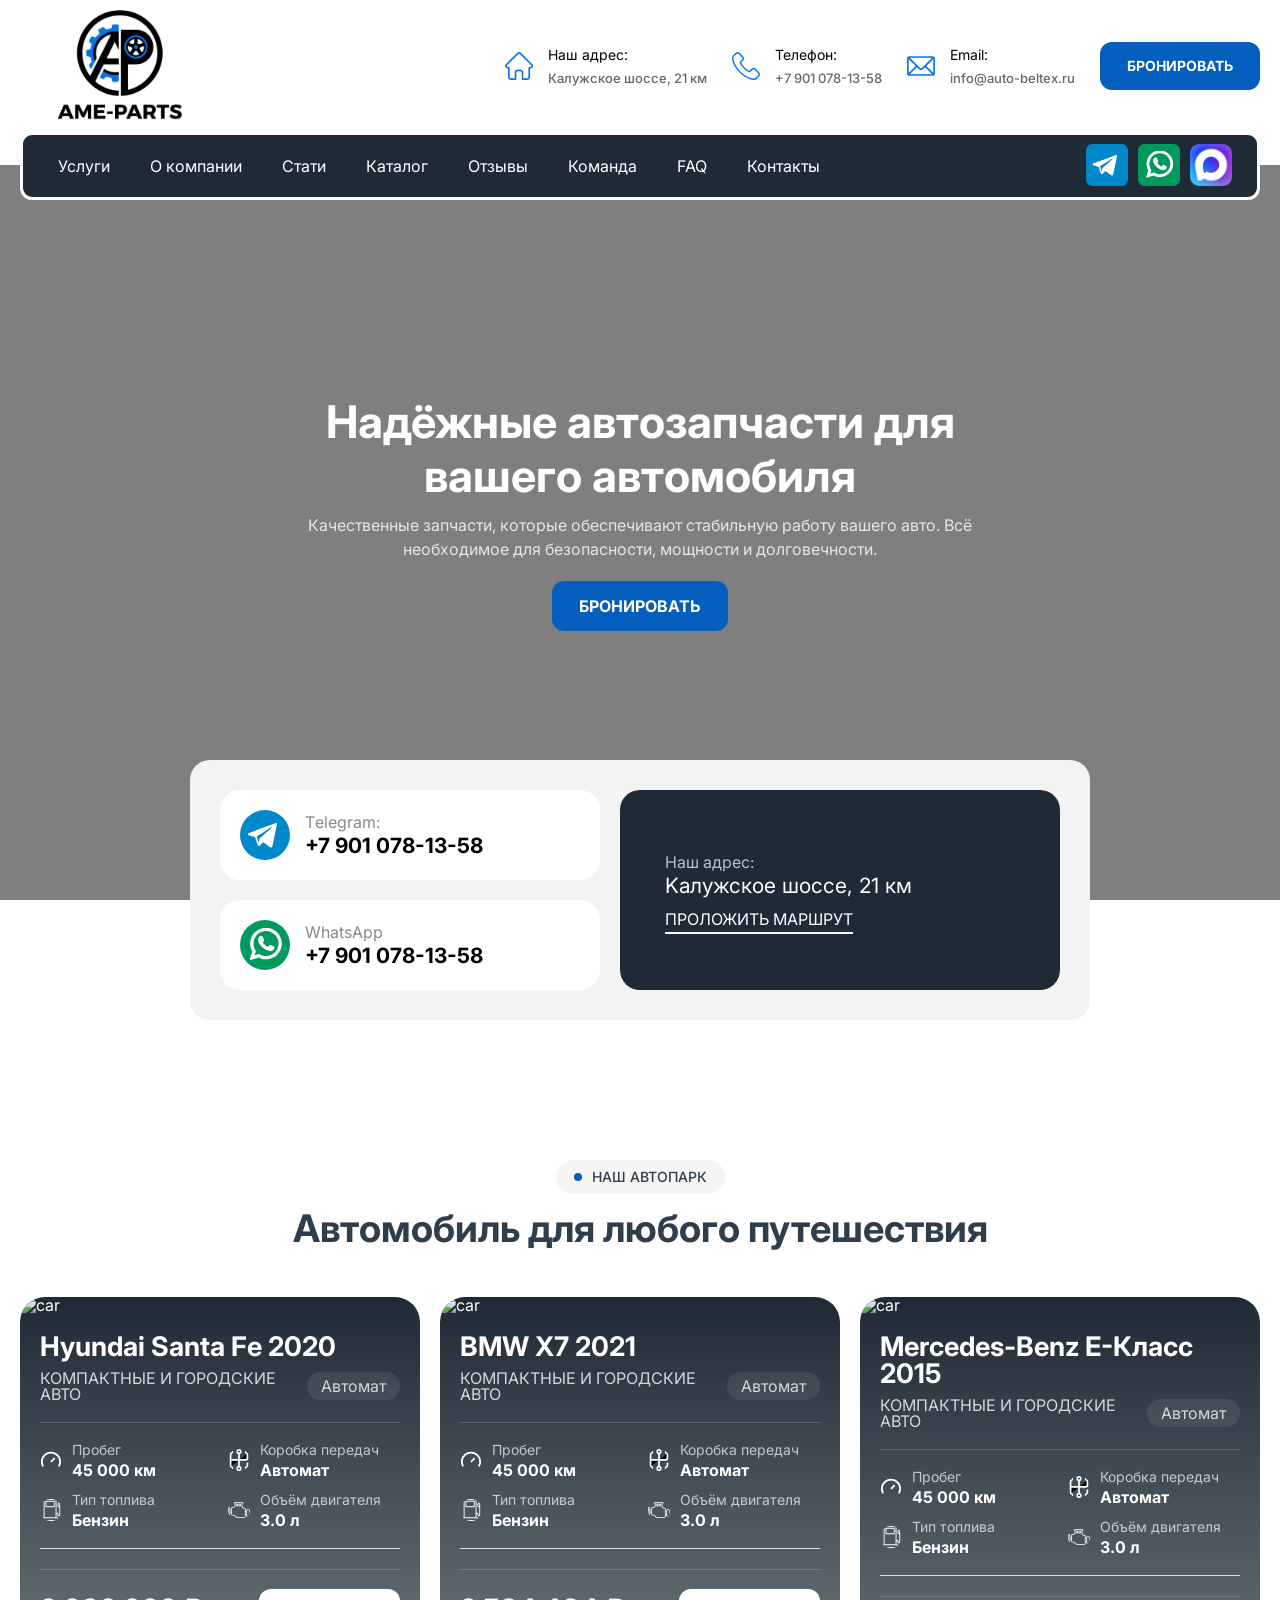
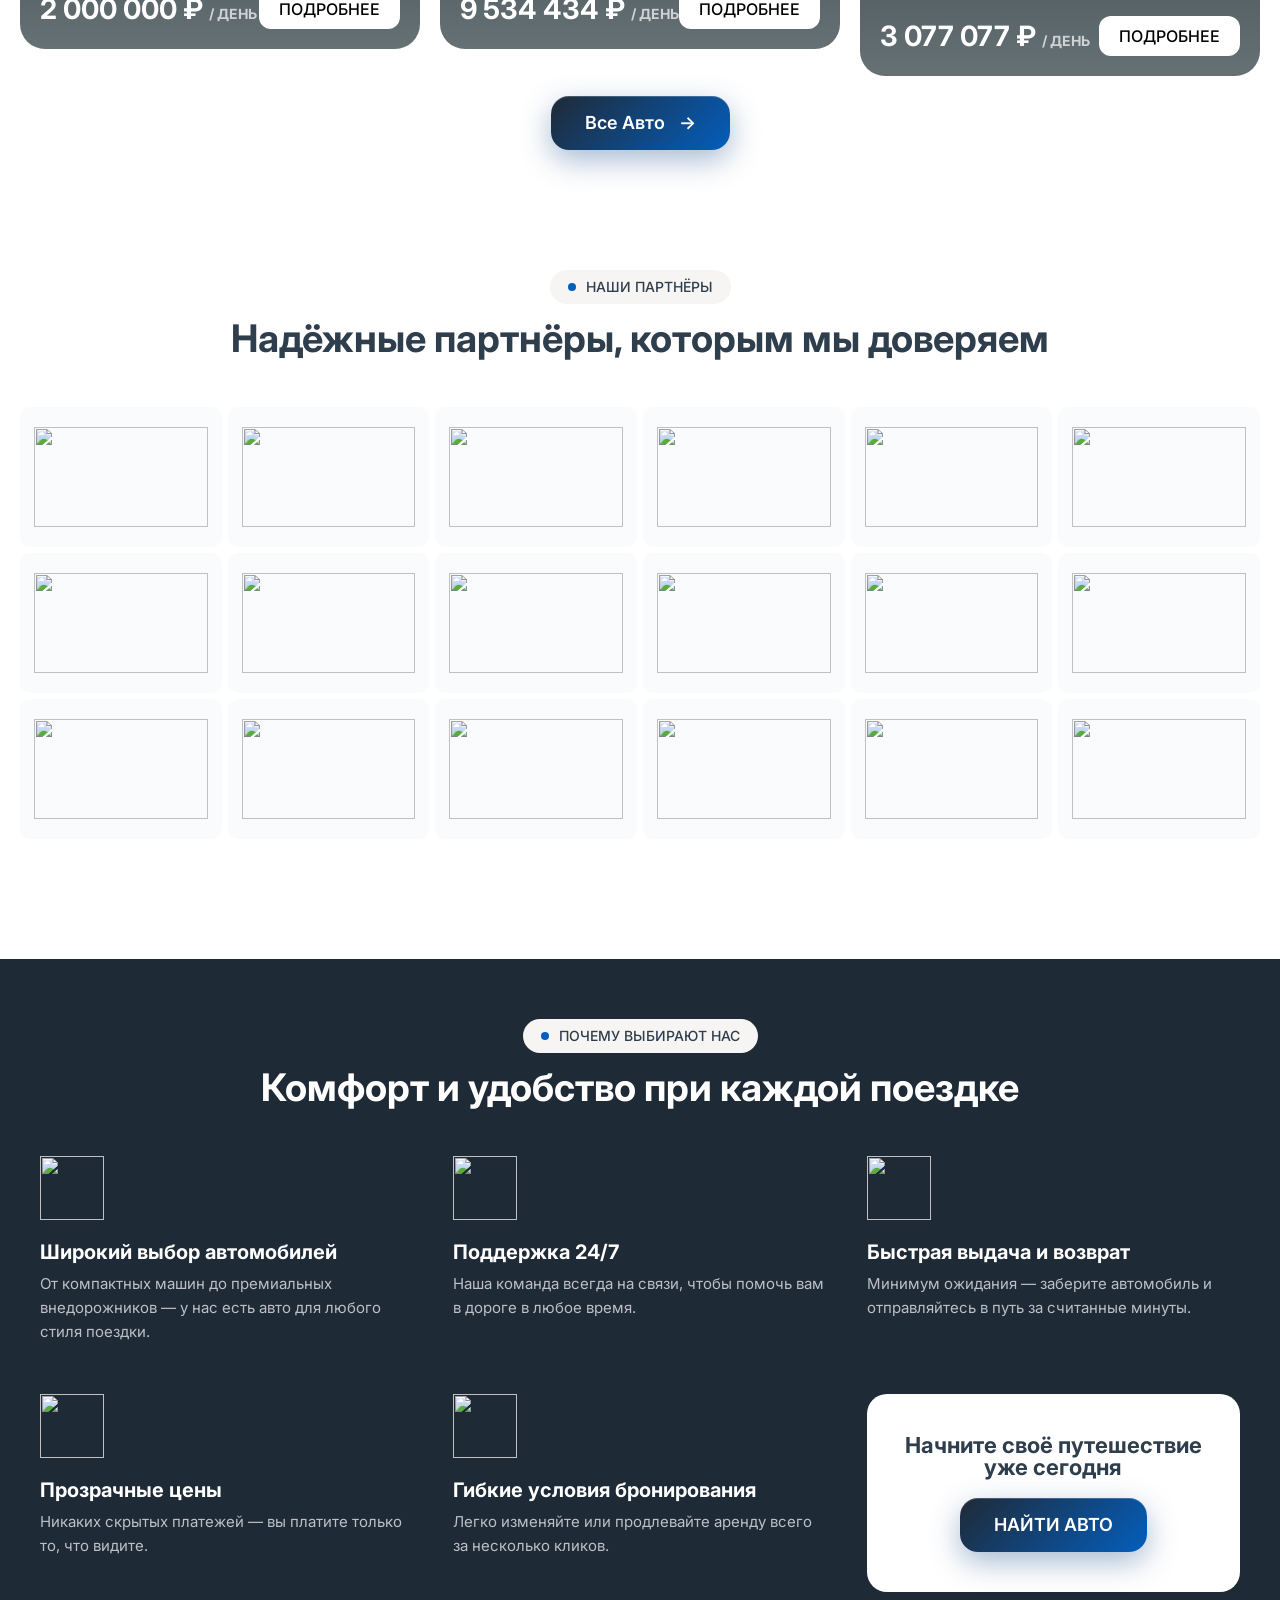
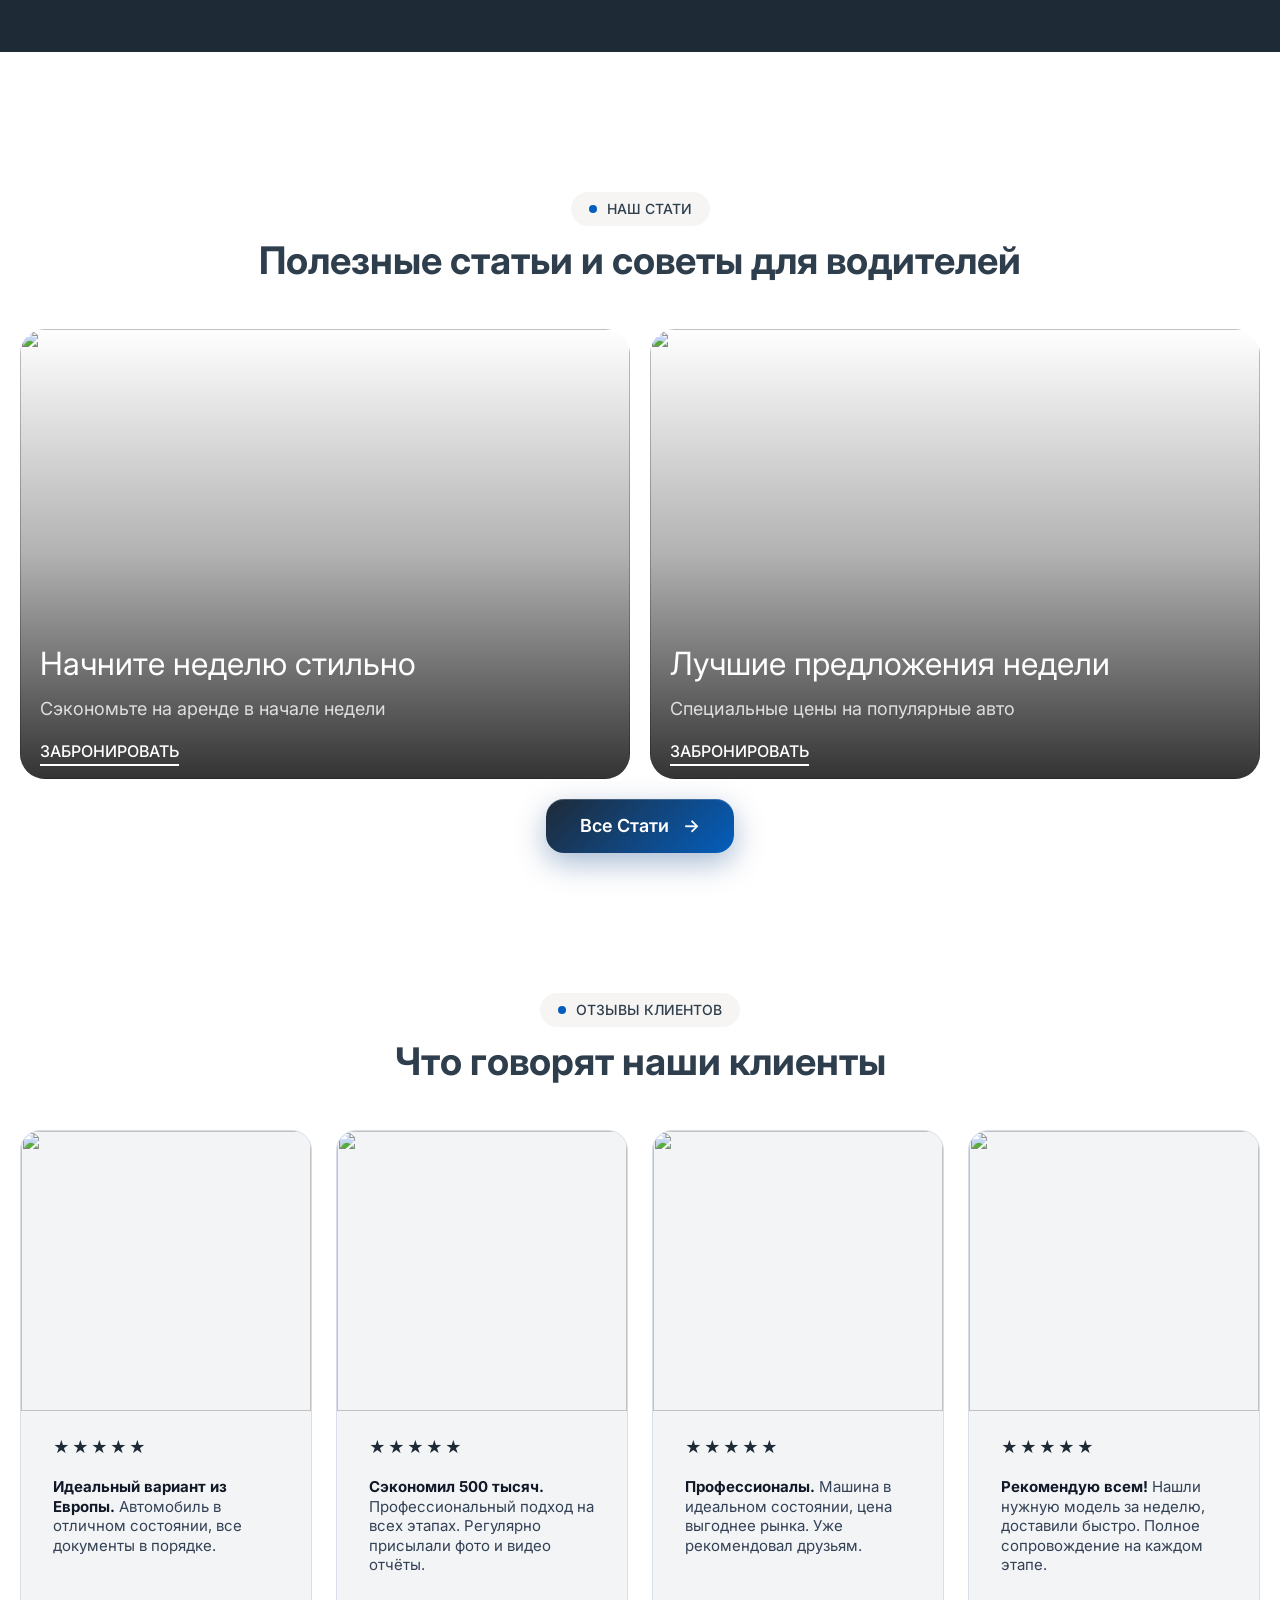
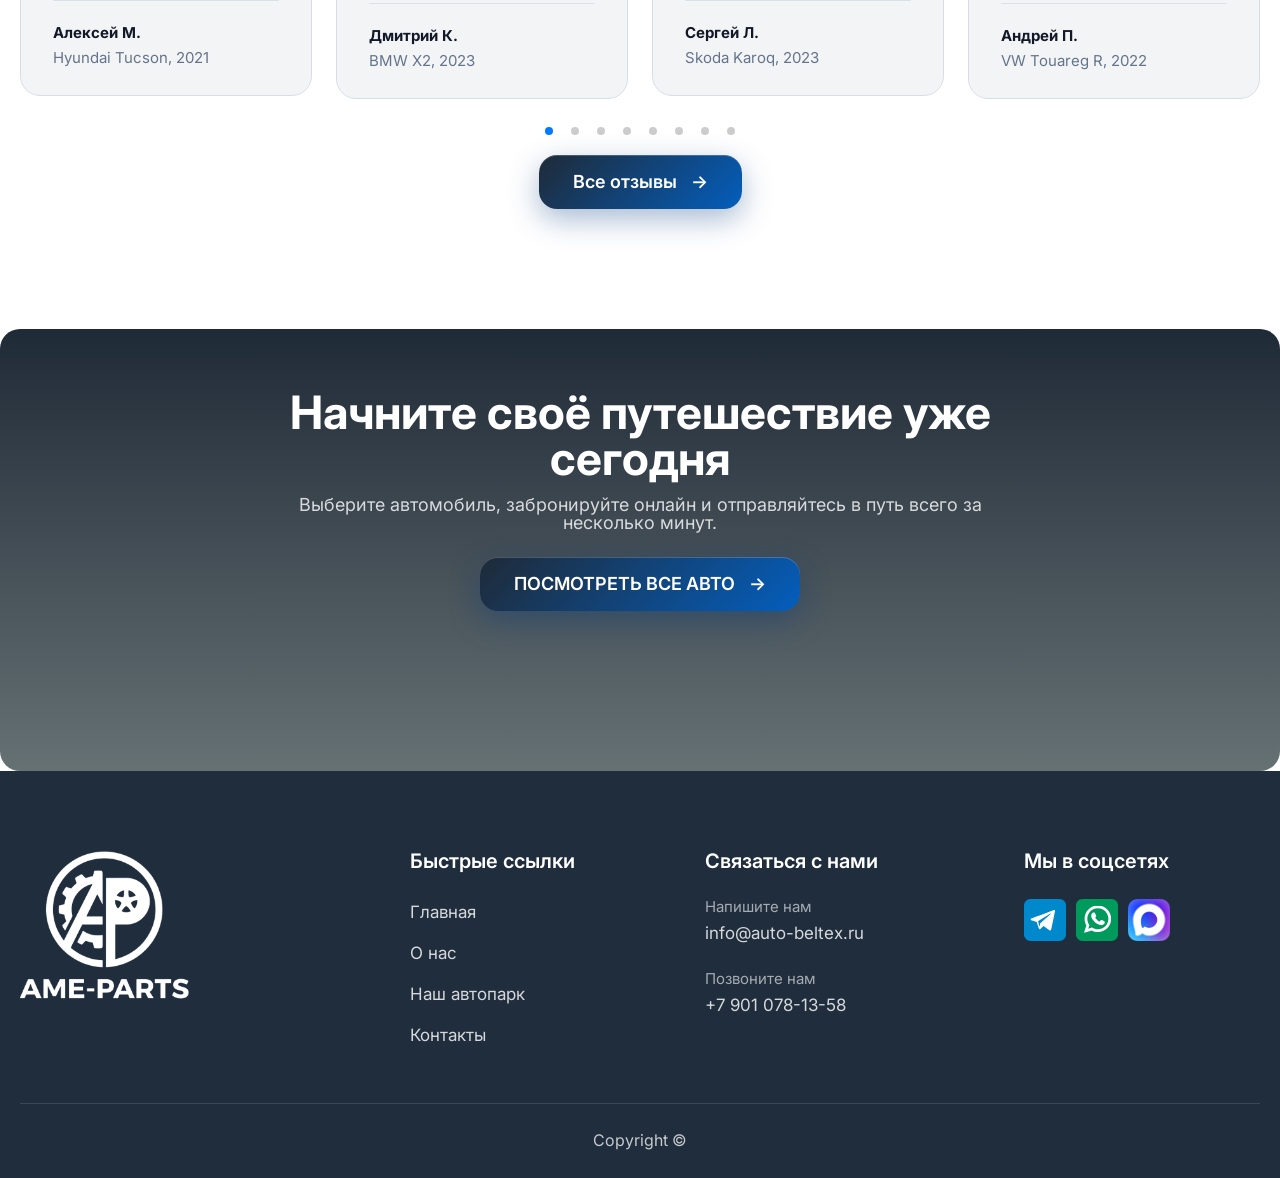
==== index.html @ e34afaf0 "new" ====
<!doctype html>
<html lang="en">
  <head>
    <meta charset="UTF-8" />
    <meta name="viewport" content="width=device-width, initial-scale=1.0" />
    <link rel="stylesheet" href="/assests/css/reset.css" />
    <link rel="stylesheet" href="/assests/css/style.css" />
    <link
      rel="stylesheet"
      href="https://cdn.jsdelivr.net/npm/swiper@11/swiper-bundle.min.css"
    />
    <link
      rel="shortcut icon"
      href="/assests/img/favcn.webp"
      type="image/x-icon"
    />
    <title>AME-PARTS</title>
  </head>
  <body>
    <header>
      <div class="container">
        <div class="header-top">
          <a href="/">
            <img src="/assests/img/logoindigo2.webp" alt="" />
          </a>
          <div class="icons">
            <div>
              <svg
                xmlns="http://www.w3.org/2000/svg"
                version="1.1"
                xmlns:xlink="http://www.w3.org/1999/xlink"
                width="512"
                height="512"
                x="0"
                y="0"
                viewBox="0 0 511 511.999"
                style="enable-background: new 0 0 512 512"
                xml:space="preserve"
                class=""
              >
                <g>
                  <path
                    d="M498.7 222.695c-.016-.011-.028-.027-.04-.039L289.805 13.81C280.902 4.902 269.066 0 256.477 0c-12.59 0-24.426 4.902-33.332 13.809L14.398 222.55c-.07.07-.144.144-.21.215-18.282 18.386-18.25 48.218.09 66.558 8.378 8.383 19.44 13.235 31.273 13.746.484.047.969.07 1.457.07h8.32v153.696c0 30.418 24.75 55.164 55.168 55.164h81.711c8.285 0 15-6.719 15-15V376.5c0-13.879 11.293-25.168 25.172-25.168h48.195c13.88 0 25.168 11.29 25.168 25.168V497c0 8.281 6.715 15 15 15h81.711c30.422 0 55.168-24.746 55.168-55.164V303.14h7.719c12.586 0 24.422-4.903 33.332-13.813 18.36-18.367 18.367-48.254.027-66.633zm-21.243 45.422a17.03 17.03 0 0 1-12.117 5.024H442.62c-8.285 0-15 6.714-15 15v168.695c0 13.875-11.289 25.164-25.168 25.164h-66.71V376.5c0-30.418-24.747-55.168-55.169-55.168H232.38c-30.422 0-55.172 24.75-55.172 55.168V482h-66.71c-13.876 0-25.169-11.29-25.169-25.164V288.14c0-8.286-6.715-15-15-15H48a13.9 13.9 0 0 0-.703-.032c-4.469-.078-8.66-1.851-11.8-4.996-6.68-6.68-6.68-17.55 0-24.234.003 0 .003-.004.007-.008l.012-.012L244.363 35.02A17.003 17.003 0 0 1 256.477 30c4.574 0 8.875 1.781 12.113 5.02l208.8 208.796.098.094c6.645 6.692 6.633 17.54-.031 24.207zm0 0"
                    fill="#0374eb"
                    opacity="1"
                    data-original="#000000"
                    class=""
                  ></path>
                </g>
              </svg>
              <a href="">
                Наш адрес:
                <span>Калужское шоссе, 21 км</span>
              </a>
            </div>
            <div>
              <svg
                xmlns="http://www.w3.org/2000/svg"
                version="1.1"
                xmlns:xlink="http://www.w3.org/1999/xlink"
                width="512"
                height="512"
                x="0"
                y="0"
                viewBox="0 0 482.6 482.6"
                style="enable-background: new 0 0 512 512"
                xml:space="preserve"
              >
                <g>
                  <path
                    d="M98.339 320.8c47.6 56.9 104.9 101.7 170.3 133.4 24.9 11.8 58.2 25.8 95.3 28.2 2.3.1 4.5.2 6.8.2 24.9 0 44.9-8.6 61.2-26.3.1-.1.3-.3.4-.5 5.8-7 12.4-13.3 19.3-20 4.7-4.5 9.5-9.2 14.1-14 21.3-22.2 21.3-50.4-.2-71.9l-60.1-60.1c-10.2-10.6-22.4-16.2-35.2-16.2-12.8 0-25.1 5.6-35.6 16.1l-35.8 35.8c-3.3-1.9-6.7-3.6-9.9-5.2-4-2-7.7-3.9-11-6-32.6-20.7-62.2-47.7-90.5-82.4-14.3-18.1-23.9-33.3-30.6-48.8 9.4-8.5 18.2-17.4 26.7-26.1 3-3.1 6.1-6.2 9.2-9.3 10.8-10.8 16.6-23.3 16.6-36s-5.7-25.2-16.6-36l-29.8-29.8c-3.5-3.5-6.8-6.9-10.2-10.4-6.6-6.8-13.5-13.8-20.3-20.1-10.3-10.1-22.4-15.4-35.2-15.4-12.7 0-24.9 5.3-35.6 15.5l-37.4 37.4c-13.6 13.6-21.3 30.1-22.9 49.2-1.9 23.9 2.5 49.3 13.9 80 17.5 47.5 43.9 91.6 83.1 138.7zm-72.6-216.6c1.2-13.3 6.3-24.4 15.9-34l37.2-37.2c5.8-5.6 12.2-8.5 18.4-8.5 6.1 0 12.3 2.9 18 8.7 6.7 6.2 13 12.7 19.8 19.6 3.4 3.5 6.9 7 10.4 10.6l29.8 29.8c6.2 6.2 9.4 12.5 9.4 18.7s-3.2 12.5-9.4 18.7c-3.1 3.1-6.2 6.3-9.3 9.4-9.3 9.4-18 18.3-27.6 26.8l-.5.5c-8.3 8.3-7 16.2-5 22.2.1.3.2.5.3.8 7.7 18.5 18.4 36.1 35.1 57.1 30 37 61.6 65.7 96.4 87.8 4.3 2.8 8.9 5 13.2 7.2 4 2 7.7 3.9 11 6 .4.2.7.4 1.1.6 3.3 1.7 6.5 2.5 9.7 2.5 8 0 13.2-5.1 14.9-6.8l37.4-37.4c5.8-5.8 12.1-8.9 18.3-8.9 7.6 0 13.8 4.7 17.7 8.9l60.3 60.2c12 12 11.9 25-.3 37.7-4.2 4.5-8.6 8.8-13.3 13.3-7 6.8-14.3 13.8-20.9 21.7-11.5 12.4-25.2 18.2-42.9 18.2-1.7 0-3.5-.1-5.2-.2-32.8-2.1-63.3-14.9-86.2-25.8-62.2-30.1-116.8-72.8-162.1-127-37.3-44.9-62.4-86.7-79-131.5-10.3-27.5-14.2-49.6-12.6-69.7z"
                    fill="#0374eb"
                    opacity="1"
                    data-original="#000000"
                  ></path>
                </g>
              </svg>
              <a href="">
                Телефон:
                <span>+7 901 078-13-58</span>
              </a>
            </div>
            <div>
              <svg
                xmlns="http://www.w3.org/2000/svg"
                version="1.1"
                xmlns:xlink="http://www.w3.org/1999/xlink"
                width="512"
                height="512"
                x="0"
                y="0"
                viewBox="0 0 512 512"
                style="enable-background: new 0 0 512 512"
                xml:space="preserve"
                class=""
              >
                <g>
                  <path
                    d="M467 76H45C20.238 76 0 96.149 0 121v270c0 24.86 20.251 45 45 45h422c24.762 0 45-20.149 45-45V121c0-24.857-20.248-45-45-45zm-6.91 30L267.624 299.094c-5.864 5.882-17.381 5.886-23.248 0L51.91 106h408.18zM30 385.485v-258.97L159.065 256 30 385.485zM51.91 406l128.334-128.752 42.885 43.025c17.574 17.631 48.175 17.624 65.743 0l42.885-43.024L460.09 406H51.91zM482 385.485 352.935 256 482 126.515v258.97z"
                    fill="#0374eb"
                    opacity="1"
                    data-original="#000000"
                    class=""
                  ></path>
                </g>
              </svg>
              <a href="">
                Email:
                <span>info@auto-beltex.ru</span>
              </a>
            </div>
            <a href="" class="btn"> БРОНИРОВАТЬ </a>
          </div>
        </div>
        <div class="header-main">
          <nav>
            <ul>
              <li><a href="/services.html">Услуги</a></li>
              <li><a href="/about.html">О компании</a></li>
              <li class="none"><a href="/blogs.html">Стати</a></li>
              <li><a href="/catalog.html">Каталог</a></li>
              <li><a href="/reviews.html">Отзывы</a></li>
              <li><a href="/team.html">Команда</a></li>
              <li><a href="/faq.html">FAQ</a></li>
              <li><a href="/contact.html">Контакты</a></li>
            </ul>
          </nav>
          <div class="socials">
            <a href="">
              <img src="/assests/img/telegram.svg" alt="" />
            </a>
            <a href="">
              <img src="/assests/img/whatsapp.svg" alt="" />
            </a>
            <a href="">
              <img src="/assests/img/maxmessencer.png" alt="" />
            </a>
          </div>
        </div>
      </div>
    </header>
    <main>
      <section class="hero">
        <div class="hero-bg">
          <img
            src="https://show.moxcreative.com/autorent/wp-content/uploads/sites/58/2022/02/friends-travelling-by-rented-car-during-vacations.jpg"
            alt="banner"
          />
        </div>

        <div class="hero-content">
          <h1>Надёжные автозапчасти для вашего автомобиля</h1>
          <p>
            Качественные запчасти, которые обеспечивают стабильную работу вашего
            авто. Всё необходимое для безопасности, мощности и долговечности.
          </p>
          <a href="" class="btn"> БРОНИРОВАТЬ </a>
        </div>
      </section>
      <div class="hero-contact">
        <div class="contact-left">
          <div class="contact-card">
            <div class="icon">
              <img src="/assests/img/telegram.svg" alt="" />
            </div>
            <a>
              <span>Тelegram:</span>
              <h4>+7 901 078-13-58</h4>
            </a>
          </div>

          <div class="contact-card">
            <div class="icon">
              <img src="/assests/img/whatsapp.svg" alt="" />
            </div>
            <div>
              <span>WhatsApp</span>
              <h4>+7 901 078-13-58</h4>
            </div>
          </div>
        </div>

        <div class="contact-right">
          <div class="icon"></div>
          <div>
            <span> Наш адрес:</span>
            <h4>Kалужское шоссе, 21 км</h4>
            <a href="#">ПРОЛОЖИТЬ МАРШРУТ</a>
          </div>
        </div>
      </div>
      <section class="cars">
        <div class="container">
          <div class="section-head">
            <span class="section-label"> <i></i> НАШ АВТОПАРК </span>
            <h2>Автомобиль для любого путешествия</h2>
          </div>
          <div class="swiper car-slider">
            <div class="swiper-wrapper">
              <!-- CARD -->

              <div class="swiper-slide">
                <div class="car-card">
                  <!-- IMAGE -->
                  <div class="car-image">
                    <img
                      src="https://cdn-b.freshauto.ru/f16d331356_1065392_mobile.webp"
                      alt="car"
                    />
                  </div>

                  <!-- CONTENT -->
                  <div class="car-content">
                    <h3>Hyundai Santa Fe 2020</h3>

                    <div class="car-meta">
                      <span>КОМПАКТНЫЕ И ГОРОДСКИЕ АВТО</span>
                      <span class="badge">Автомат</span>
                    </div>
                    <div class="divider"></div>
                    <div class="car-specs">
                      <!-- PROBEG -->
                      <div class="spec">
                        <span class="icon mileage">
                          <svg
                            xmlns="http://www.w3.org/2000/svg"
                            width="24"
                            height="24"
                            viewBox="0 0 24 24"
                            fill="none"
                            stroke="currentColor"
                            stroke-width="2"
                          >
                            <path d="m12 14 4-4"></path>
                            <path d="M3.34 19a10 10 0 1 1 17.32 0"></path>
                          </svg>
                        </span>
                        <div>
                          <p>Пробег</p>
                          <b>45 000 км</b>
                        </div>
                      </div>

                      <!-- GEARBOX -->
                      <div class="spec">
                        <span class="icon gearbox">
                          <!-- Sənin FULL SVG -->
                          <svg
                            xmlns="http://www.w3.org/2000/svg"
                            viewBox="0 0 512 512"
                          >
                            <g
                              fill=""
                              stroke="#fff"
                              stroke-width="40"
                              stroke-linecap="round"
                            >
                              <circle cx="452" cy="60" r="40" />
                              <circle cx="256" cy="60" r="40" />
                              <circle cx="60" cy="60" r="40" />
                              <circle cx="60" cy="452" r="40" />
                              <circle cx="256" cy="452" r="40" />
                              <circle cx="452" cy="452" r="40" />
                              <path
                                d="M452 100v112c0 22-18 40-40 40H60v160M60 252V100M256 100v312"
                              />
                              <path d="M452 332v80" />
                            </g>
                          </svg>
                        </span>
                        <div>
                          <p>Коробка передач</p>
                          <b>Автомат</b>
                        </div>
                      </div>

                      <!-- FUEL -->
                      <div class="spec">
                        <span class="icon fuel">
                          <!-- FULL SVG -->
                          <svg
                            xmlns="http://www.w3.org/2000/svg"
                            version="1.1"
                            xmlns:xlink="http://www.w3.org/1999/xlink"
                            width="512"
                            height="512"
                            x="0"
                            y="0"
                            viewBox="0 0 512 512"
                            style="enable-background: new 0 0 512 512"
                            xml:space="preserve"
                            class=""
                          >
                            <g>
                              <path
                                d="m466.208 67.125-42.667-42.667c-4.167-4.167-10.917-4.167-15.083 0-4.167 4.167-4.167 10.917 0 15.083l35.125 35.125-35.125 35.125c-2 2-3.125 4.708-3.125 7.542v32C405.333 172.865 424.469 192 448 192v181.333c0 5.885-4.781 10.667-10.667 10.667-5.885 0-10.667-4.781-10.667-10.667V352c0-17.646-14.354-32-32-32H384V42.667C384 19.135 364.865 0 341.333 0H128c-23.531 0-42.667 19.135-42.667 42.667v384c-23.531 0-42.667 19.135-42.667 42.667v32a10.66 10.66 0 0 0 10.667 10.667H416a10.66 10.66 0 0 0 10.667-10.667v-32c0-23.531-19.135-42.667-42.667-42.667v-85.333h10.667c5.885 0 10.667 4.781 10.667 10.667v21.333c0 17.646 14.354 32 32 32s32-14.354 32-32V74.667a10.664 10.664 0 0 0-3.126-7.542zM106.667 42.667c0-11.76 9.573-21.333 21.333-21.333h213.333c11.76 0 21.333 9.573 21.333 21.333v384h-256v-384zm298.666 426.666v21.333H64v-21.333C64 457.573 73.573 448 85.333 448H384c11.76 0 21.333 9.573 21.333 21.333zM448 170.667c-11.76 0-21.333-9.573-21.333-21.333V121.75L448 100.417v70.25z"
                                fill="#fff"
                                opacity="1"
                                data-original="#fff"
                                class=""
                              ></path>
                              <path
                                d="M330.667 42.667h-192A10.66 10.66 0 0 0 128 53.334v128.198a10.66 10.66 0 0 0 10.667 10.667h192a10.66 10.66 0 0 0 10.667-10.667V53.333a10.661 10.661 0 0 0-10.667-10.666zM320 170.865H149.333V64H320v106.865z"
                                fill="#fff"
                                opacity="1"
                                data-original="#fff"
                                class=""
                              ></path>
                            </g>
                          </svg>
                        </span>
                        <div>
                          <p>Тип топлива</p>
                          <b>Бензин</b>
                        </div>
                      </div>

                      <!-- ENGINE -->
                      <div class="spec">
                        <span class="icon engine">
                          <!-- FULL SVG -->
                          <svg
                            xmlns="http://www.w3.org/2000/svg"
                            version="1.1"
                            xmlns:xlink="http://www.w3.org/1999/xlink"
                            width="512"
                            height="512"
                            x="0"
                            y="0"
                            viewBox="0 0 60 60"
                            style="enable-background: new 0 0 512 512"
                            xml:space="preserve"
                            class=""
                          >
                            <g>
                              <path
                                d="M55 28h-2a3 3 0 0 0-3 3v1h-2v-5a3 3 0 0 0-3-3h-3a1 1 0 0 1-1-1v-2a3 3 0 0 0-3-3h-4v-3h5a3 3 0 0 0 0-6H19a3 3 0 0 0 0 6h5v3h-5a3 3 0 0 0-3 3 1 1 0 0 1-1 1h-3a3 3 0 0 0-3 3v4H6v-4a3 3 0 0 0-6 0v16a3 3 0 0 0 6 0v-4h3v5a3 3 0 0 0 3 3h4.172a1 1 0 0 1 .707.293l4.828 4.828a2.978 2.978 0 0 0 2.121.879H45a3 3 0 0 0 3-3v-4h2v1a3 3 0 0 0 3 3h2a5.006 5.006 0 0 0 5-5V33a5.006 5.006 0 0 0-5-5zM18 12a1 1 0 0 1 1-1h20a1 1 0 0 1 0 2H19a1 1 0 0 1-1-1zm8 3h6v3h-6zM4 41a1 1 0 0 1-2 0V25a1 1 0 0 1 2 0zm2-6v-4h3v4zm40 13a1 1 0 0 1-1 1H23.828a1 1 0 0 1-.707-.293l-4.828-4.828A2.982 2.982 0 0 0 16.172 43H12a1 1 0 0 1-1-1V25a1 1 0 0 1 1-1h3a3 3 0 0 0 3-3 1 1 0 0 1 1-1h19a1 1 0 0 1 1 1v2a3 3 0 0 0 3 3h3a1 1 0 0 1 1 1zm2-6v-8h2v8zm10 1a3 3 0 0 1-3 3h-2a1 1 0 0 1-1-1V31a1 1 0 0 1 1-1h2a3 3 0 0 1 3 3z"
                                fill="#fff"
                                opacity="1"
                                data-original="#fff"
                                class=""
                              ></path>
                            </g>
                          </svg>
                        </span>
                        <div>
                          <p>Объём двигателя</p>
                          <b>3.0 л</b>
                        </div>
                      </div>
                    </div>

                    <div class="divider"></div>

                    <div class="car-bottom">
                      <p class="price">2 000 000 ₽ <span>/ ДЕНЬ</span></p>
                      <a href="#" class="btn-car">ПОДРОБНЕЕ</a>
                    </div>
                  </div>
                </div>
              </div>
              <div class="swiper-slide">
                <div class="car-card">
                  <!-- IMAGE -->
                  <div class="car-image">
                    <img
                      src="https://cdn-b.freshauto.ru/c9749661b1_1037415_original.webp"
                      alt="car"
                    />
                  </div>

                  <!-- CONTENT -->
                  <div class="car-content">
                    <h3>BMW X7 2021</h3>

                    <div class="car-meta">
                      <span>КОМПАКТНЫЕ И ГОРОДСКИЕ АВТО</span>
                      <span class="badge">Автомат</span>
                    </div>

                    <div class="divider"></div>
                    <div class="car-specs">
                      <!-- PROBEG -->
                      <div class="spec">
                        <span class="icon mileage">
                          <svg
                            xmlns="http://www.w3.org/2000/svg"
                            width="24"
                            height="24"
                            viewBox="0 0 24 24"
                            fill="none"
                            stroke="currentColor"
                            stroke-width="2"
                          >
                            <path d="m12 14 4-4"></path>
                            <path d="M3.34 19a10 10 0 1 1 17.32 0"></path>
                          </svg>
                        </span>
                        <div>
                          <p>Пробег</p>
                          <b>45 000 км</b>
                        </div>
                      </div>

                      <!-- GEARBOX -->
                      <div class="spec">
                        <span class="icon gearbox">
                          <!-- Sənin FULL SVG -->
                          <svg
                            xmlns="http://www.w3.org/2000/svg"
                            viewBox="0 0 512 512"
                          >
                            <g
                              fill=""
                              stroke="#fff"
                              stroke-width="40"
                              stroke-linecap="round"
                            >
                              <circle cx="452" cy="60" r="40" />
                              <circle cx="256" cy="60" r="40" />
                              <circle cx="60" cy="60" r="40" />
                              <circle cx="60" cy="452" r="40" />
                              <circle cx="256" cy="452" r="40" />
                              <circle cx="452" cy="452" r="40" />
                              <path
                                d="M452 100v112c0 22-18 40-40 40H60v160M60 252V100M256 100v312"
                              />
                              <path d="M452 332v80" />
                            </g>
                          </svg>
                        </span>
                        <div>
                          <p>Коробка передач</p>
                          <b>Автомат</b>
                        </div>
                      </div>

                      <!-- FUEL -->
                      <div class="spec">
                        <span class="icon fuel">
                          <!-- FULL SVG -->
                          <svg
                            xmlns="http://www.w3.org/2000/svg"
                            version="1.1"
                            xmlns:xlink="http://www.w3.org/1999/xlink"
                            width="512"
                            height="512"
                            x="0"
                            y="0"
                            viewBox="0 0 512 512"
                            style="enable-background: new 0 0 512 512"
                            xml:space="preserve"
                            class=""
                          >
                            <g>
                              <path
                                d="m466.208 67.125-42.667-42.667c-4.167-4.167-10.917-4.167-15.083 0-4.167 4.167-4.167 10.917 0 15.083l35.125 35.125-35.125 35.125c-2 2-3.125 4.708-3.125 7.542v32C405.333 172.865 424.469 192 448 192v181.333c0 5.885-4.781 10.667-10.667 10.667-5.885 0-10.667-4.781-10.667-10.667V352c0-17.646-14.354-32-32-32H384V42.667C384 19.135 364.865 0 341.333 0H128c-23.531 0-42.667 19.135-42.667 42.667v384c-23.531 0-42.667 19.135-42.667 42.667v32a10.66 10.66 0 0 0 10.667 10.667H416a10.66 10.66 0 0 0 10.667-10.667v-32c0-23.531-19.135-42.667-42.667-42.667v-85.333h10.667c5.885 0 10.667 4.781 10.667 10.667v21.333c0 17.646 14.354 32 32 32s32-14.354 32-32V74.667a10.664 10.664 0 0 0-3.126-7.542zM106.667 42.667c0-11.76 9.573-21.333 21.333-21.333h213.333c11.76 0 21.333 9.573 21.333 21.333v384h-256v-384zm298.666 426.666v21.333H64v-21.333C64 457.573 73.573 448 85.333 448H384c11.76 0 21.333 9.573 21.333 21.333zM448 170.667c-11.76 0-21.333-9.573-21.333-21.333V121.75L448 100.417v70.25z"
                                fill="#fff"
                                opacity="1"
                                data-original="#fff"
                                class=""
                              ></path>
                              <path
                                d="M330.667 42.667h-192A10.66 10.66 0 0 0 128 53.334v128.198a10.66 10.66 0 0 0 10.667 10.667h192a10.66 10.66 0 0 0 10.667-10.667V53.333a10.661 10.661 0 0 0-10.667-10.666zM320 170.865H149.333V64H320v106.865z"
                                fill="#fff"
                                opacity="1"
                                data-original="#fff"
                                class=""
                              ></path>
                            </g>
                          </svg>
                        </span>
                        <div>
                          <p>Тип топлива</p>
                          <b>Бензин</b>
                        </div>
                      </div>

                      <!-- ENGINE -->
                      <div class="spec">
                        <span class="icon engine">
                          <!-- FULL SVG -->
                          <svg
                            xmlns="http://www.w3.org/2000/svg"
                            version="1.1"
                            xmlns:xlink="http://www.w3.org/1999/xlink"
                            width="512"
                            height="512"
                            x="0"
                            y="0"
                            viewBox="0 0 60 60"
                            style="enable-background: new 0 0 512 512"
                            xml:space="preserve"
                            class=""
                          >
                            <g>
                              <path
                                d="M55 28h-2a3 3 0 0 0-3 3v1h-2v-5a3 3 0 0 0-3-3h-3a1 1 0 0 1-1-1v-2a3 3 0 0 0-3-3h-4v-3h5a3 3 0 0 0 0-6H19a3 3 0 0 0 0 6h5v3h-5a3 3 0 0 0-3 3 1 1 0 0 1-1 1h-3a3 3 0 0 0-3 3v4H6v-4a3 3 0 0 0-6 0v16a3 3 0 0 0 6 0v-4h3v5a3 3 0 0 0 3 3h4.172a1 1 0 0 1 .707.293l4.828 4.828a2.978 2.978 0 0 0 2.121.879H45a3 3 0 0 0 3-3v-4h2v1a3 3 0 0 0 3 3h2a5.006 5.006 0 0 0 5-5V33a5.006 5.006 0 0 0-5-5zM18 12a1 1 0 0 1 1-1h20a1 1 0 0 1 0 2H19a1 1 0 0 1-1-1zm8 3h6v3h-6zM4 41a1 1 0 0 1-2 0V25a1 1 0 0 1 2 0zm2-6v-4h3v4zm40 13a1 1 0 0 1-1 1H23.828a1 1 0 0 1-.707-.293l-4.828-4.828A2.982 2.982 0 0 0 16.172 43H12a1 1 0 0 1-1-1V25a1 1 0 0 1 1-1h3a3 3 0 0 0 3-3 1 1 0 0 1 1-1h19a1 1 0 0 1 1 1v2a3 3 0 0 0 3 3h3a1 1 0 0 1 1 1zm2-6v-8h2v8zm10 1a3 3 0 0 1-3 3h-2a1 1 0 0 1-1-1V31a1 1 0 0 1 1-1h2a3 3 0 0 1 3 3z"
                                fill="#fff"
                                opacity="1"
                                data-original="#fff"
                                class=""
                              ></path>
                            </g>
                          </svg>
                        </span>
                        <div>
                          <p>Объём двигателя</p>
                          <b>3.0 л</b>
                        </div>
                      </div>
                    </div>

                    <div class="divider"></div>

                    <div class="car-bottom">
                      <p class="price">9 534 434 ₽ <span>/ ДЕНЬ</span></p>
                      <a href="#" class="btn-car">ПОДРОБНЕЕ</a>
                    </div>
                  </div>
                </div>
              </div>
              <div class="swiper-slide">
                <div class="car-card">
                  <!-- IMAGE -->
                  <div class="car-image">
                    <img
                      src="https://cdn-b.freshauto.ru/050bd89fe9_1062862_original.webp"
                      alt="car"
                    />
                  </div>

                  <!-- CONTENT -->
                  <div class="car-content">
                    <h3>Mercedes-Benz E-Класс 2015</h3>

                    <div class="car-meta">
                      <span>КОМПАКТНЫЕ И ГОРОДСКИЕ АВТО</span>
                      <span class="badge">Автомат</span>
                    </div>

                    <div class="divider"></div>
                    <div class="car-specs">
                      <!-- PROBEG -->
                      <div class="spec">
                        <span class="icon mileage">
                          <svg
                            xmlns="http://www.w3.org/2000/svg"
                            width="24"
                            height="24"
                            viewBox="0 0 24 24"
                            fill="none"
                            stroke="currentColor"
                            stroke-width="2"
                          >
                            <path d="m12 14 4-4"></path>
                            <path d="M3.34 19a10 10 0 1 1 17.32 0"></path>
                          </svg>
                        </span>
                        <div>
                          <p>Пробег</p>
                          <b>45 000 км</b>
                        </div>
                      </div>

                      <!-- GEARBOX -->
                      <div class="spec">
                        <span class="icon gearbox">
                          <!-- Sənin FULL SVG -->
                          <svg
                            xmlns="http://www.w3.org/2000/svg"
                            viewBox="0 0 512 512"
                          >
                            <g
                              fill=""
                              stroke="#fff"
                              stroke-width="40"
                              stroke-linecap="round"
                            >
                              <circle cx="452" cy="60" r="40" />
                              <circle cx="256" cy="60" r="40" />
                              <circle cx="60" cy="60" r="40" />
                              <circle cx="60" cy="452" r="40" />
                              <circle cx="256" cy="452" r="40" />
                              <circle cx="452" cy="452" r="40" />
                              <path
                                d="M452 100v112c0 22-18 40-40 40H60v160M60 252V100M256 100v312"
                              />
                              <path d="M452 332v80" />
                            </g>
                          </svg>
                        </span>
                        <div>
                          <p>Коробка передач</p>
                          <b>Автомат</b>
                        </div>
                      </div>

                      <!-- FUEL -->
                      <div class="spec">
                        <span class="icon fuel">
                          <!-- FULL SVG -->
                          <svg
                            xmlns="http://www.w3.org/2000/svg"
                            version="1.1"
                            xmlns:xlink="http://www.w3.org/1999/xlink"
                            width="512"
                            height="512"
                            x="0"
                            y="0"
                            viewBox="0 0 512 512"
                            style="enable-background: new 0 0 512 512"
                            xml:space="preserve"
                            class=""
                          >
                            <g>
                              <path
                                d="m466.208 67.125-42.667-42.667c-4.167-4.167-10.917-4.167-15.083 0-4.167 4.167-4.167 10.917 0 15.083l35.125 35.125-35.125 35.125c-2 2-3.125 4.708-3.125 7.542v32C405.333 172.865 424.469 192 448 192v181.333c0 5.885-4.781 10.667-10.667 10.667-5.885 0-10.667-4.781-10.667-10.667V352c0-17.646-14.354-32-32-32H384V42.667C384 19.135 364.865 0 341.333 0H128c-23.531 0-42.667 19.135-42.667 42.667v384c-23.531 0-42.667 19.135-42.667 42.667v32a10.66 10.66 0 0 0 10.667 10.667H416a10.66 10.66 0 0 0 10.667-10.667v-32c0-23.531-19.135-42.667-42.667-42.667v-85.333h10.667c5.885 0 10.667 4.781 10.667 10.667v21.333c0 17.646 14.354 32 32 32s32-14.354 32-32V74.667a10.664 10.664 0 0 0-3.126-7.542zM106.667 42.667c0-11.76 9.573-21.333 21.333-21.333h213.333c11.76 0 21.333 9.573 21.333 21.333v384h-256v-384zm298.666 426.666v21.333H64v-21.333C64 457.573 73.573 448 85.333 448H384c11.76 0 21.333 9.573 21.333 21.333zM448 170.667c-11.76 0-21.333-9.573-21.333-21.333V121.75L448 100.417v70.25z"
                                fill="#fff"
                                opacity="1"
                                data-original="#fff"
                                class=""
                              ></path>
                              <path
                                d="M330.667 42.667h-192A10.66 10.66 0 0 0 128 53.334v128.198a10.66 10.66 0 0 0 10.667 10.667h192a10.66 10.66 0 0 0 10.667-10.667V53.333a10.661 10.661 0 0 0-10.667-10.666zM320 170.865H149.333V64H320v106.865z"
                                fill="#fff"
                                opacity="1"
                                data-original="#fff"
                                class=""
                              ></path>
                            </g>
                          </svg>
                        </span>
                        <div>
                          <p>Тип топлива</p>
                          <b>Бензин</b>
                        </div>
                      </div>

                      <!-- ENGINE -->
                      <div class="spec">
                        <span class="icon engine">
                          <!-- FULL SVG -->
                          <svg
                            xmlns="http://www.w3.org/2000/svg"
                            version="1.1"
                            xmlns:xlink="http://www.w3.org/1999/xlink"
                            width="512"
                            height="512"
                            x="0"
                            y="0"
                            viewBox="0 0 60 60"
                            style="enable-background: new 0 0 512 512"
                            xml:space="preserve"
                            class=""
                          >
                            <g>
                              <path
                                d="M55 28h-2a3 3 0 0 0-3 3v1h-2v-5a3 3 0 0 0-3-3h-3a1 1 0 0 1-1-1v-2a3 3 0 0 0-3-3h-4v-3h5a3 3 0 0 0 0-6H19a3 3 0 0 0 0 6h5v3h-5a3 3 0 0 0-3 3 1 1 0 0 1-1 1h-3a3 3 0 0 0-3 3v4H6v-4a3 3 0 0 0-6 0v16a3 3 0 0 0 6 0v-4h3v5a3 3 0 0 0 3 3h4.172a1 1 0 0 1 .707.293l4.828 4.828a2.978 2.978 0 0 0 2.121.879H45a3 3 0 0 0 3-3v-4h2v1a3 3 0 0 0 3 3h2a5.006 5.006 0 0 0 5-5V33a5.006 5.006 0 0 0-5-5zM18 12a1 1 0 0 1 1-1h20a1 1 0 0 1 0 2H19a1 1 0 0 1-1-1zm8 3h6v3h-6zM4 41a1 1 0 0 1-2 0V25a1 1 0 0 1 2 0zm2-6v-4h3v4zm40 13a1 1 0 0 1-1 1H23.828a1 1 0 0 1-.707-.293l-4.828-4.828A2.982 2.982 0 0 0 16.172 43H12a1 1 0 0 1-1-1V25a1 1 0 0 1 1-1h3a3 3 0 0 0 3-3 1 1 0 0 1 1-1h19a1 1 0 0 1 1 1v2a3 3 0 0 0 3 3h3a1 1 0 0 1 1 1zm2-6v-8h2v8zm10 1a3 3 0 0 1-3 3h-2a1 1 0 0 1-1-1V31a1 1 0 0 1 1-1h2a3 3 0 0 1 3 3z"
                                fill="#fff"
                                opacity="1"
                                data-original="#fff"
                                class=""
                              ></path>
                            </g>
                          </svg>
                        </span>
                        <div>
                          <p>Объём двигателя</p>
                          <b>3.0 л</b>
                        </div>
                      </div>
                    </div>

                    <div class="divider"></div>

                    <div class="car-bottom">
                      <p class="price">3 077 077 ₽ <span>/ ДЕНЬ</span></p>
                      <a href="#" class="btn-car">ПОДРОБНЕЕ</a>
                    </div>
                  </div>
                </div>
              </div>
              <div class="swiper-slide">
                <div class="car-card">
                  <!-- IMAGE -->
                  <div class="car-image">
                    <img
                      src="https://cdn-b.freshauto.ru/f16d331356_1065392_mobile.webp"
                      alt="car"
                    />
                  </div>

                  <!-- CONTENT -->
                  <div class="car-content">
                    <h3>Hyundai Santa Fe 2020</h3>

                    <div class="car-meta">
                      <span>КОМПАКТНЫЕ И ГОРОДСКИЕ АВТО</span>
                      <span class="badge">Автомат</span>
                    </div>

                    <div class="divider"></div>
                    <div class="car-specs">
                      <!-- PROBEG -->
                      <div class="spec">
                        <span class="icon mileage">
                          <svg
                            xmlns="http://www.w3.org/2000/svg"
                            width="24"
                            height="24"
                            viewBox="0 0 24 24"
                            fill="none"
                            stroke="currentColor"
                            stroke-width="2"
                          >
                            <path d="m12 14 4-4"></path>
                            <path d="M3.34 19a10 10 0 1 1 17.32 0"></path>
                          </svg>
                        </span>
                        <div>
                          <p>Пробег</p>
                          <b>45 000 км</b>
                        </div>
                      </div>

                      <!-- GEARBOX -->
                      <div class="spec">
                        <span class="icon gearbox">
                          <!-- Sənin FULL SVG -->
                          <svg
                            xmlns="http://www.w3.org/2000/svg"
                            viewBox="0 0 512 512"
                          >
                            <g
                              fill=""
                              stroke="#fff"
                              stroke-width="40"
                              stroke-linecap="round"
                            >
                              <circle cx="452" cy="60" r="40" />
                              <circle cx="256" cy="60" r="40" />
                              <circle cx="60" cy="60" r="40" />
                              <circle cx="60" cy="452" r="40" />
                              <circle cx="256" cy="452" r="40" />
                              <circle cx="452" cy="452" r="40" />
                              <path
                                d="M452 100v112c0 22-18 40-40 40H60v160M60 252V100M256 100v312"
                              />
                              <path d="M452 332v80" />
                            </g>
                          </svg>
                        </span>
                        <div>
                          <p>Коробка передач</p>
                          <b>Автомат</b>
                        </div>
                      </div>

                      <!-- FUEL -->
                      <div class="spec">
                        <span class="icon fuel">
                          <!-- FULL SVG -->
                          <svg
                            xmlns="http://www.w3.org/2000/svg"
                            version="1.1"
                            xmlns:xlink="http://www.w3.org/1999/xlink"
                            width="512"
                            height="512"
                            x="0"
                            y="0"
                            viewBox="0 0 512 512"
                            style="enable-background: new 0 0 512 512"
                            xml:space="preserve"
                            class=""
                          >
                            <g>
                              <path
                                d="m466.208 67.125-42.667-42.667c-4.167-4.167-10.917-4.167-15.083 0-4.167 4.167-4.167 10.917 0 15.083l35.125 35.125-35.125 35.125c-2 2-3.125 4.708-3.125 7.542v32C405.333 172.865 424.469 192 448 192v181.333c0 5.885-4.781 10.667-10.667 10.667-5.885 0-10.667-4.781-10.667-10.667V352c0-17.646-14.354-32-32-32H384V42.667C384 19.135 364.865 0 341.333 0H128c-23.531 0-42.667 19.135-42.667 42.667v384c-23.531 0-42.667 19.135-42.667 42.667v32a10.66 10.66 0 0 0 10.667 10.667H416a10.66 10.66 0 0 0 10.667-10.667v-32c0-23.531-19.135-42.667-42.667-42.667v-85.333h10.667c5.885 0 10.667 4.781 10.667 10.667v21.333c0 17.646 14.354 32 32 32s32-14.354 32-32V74.667a10.664 10.664 0 0 0-3.126-7.542zM106.667 42.667c0-11.76 9.573-21.333 21.333-21.333h213.333c11.76 0 21.333 9.573 21.333 21.333v384h-256v-384zm298.666 426.666v21.333H64v-21.333C64 457.573 73.573 448 85.333 448H384c11.76 0 21.333 9.573 21.333 21.333zM448 170.667c-11.76 0-21.333-9.573-21.333-21.333V121.75L448 100.417v70.25z"
                                fill="#fff"
                                opacity="1"
                                data-original="#fff"
                                class=""
                              ></path>
                              <path
                                d="M330.667 42.667h-192A10.66 10.66 0 0 0 128 53.334v128.198a10.66 10.66 0 0 0 10.667 10.667h192a10.66 10.66 0 0 0 10.667-10.667V53.333a10.661 10.661 0 0 0-10.667-10.666zM320 170.865H149.333V64H320v106.865z"
                                fill="#fff"
                                opacity="1"
                                data-original="#fff"
                                class=""
                              ></path>
                            </g>
                          </svg>
                        </span>
                        <div>
                          <p>Тип топлива</p>
                          <b>Бензин</b>
                        </div>
                      </div>

                      <!-- ENGINE -->
                      <div class="spec">
                        <span class="icon engine">
                          <!-- FULL SVG -->
                          <svg
                            xmlns="http://www.w3.org/2000/svg"
                            version="1.1"
                            xmlns:xlink="http://www.w3.org/1999/xlink"
                            width="512"
                            height="512"
                            x="0"
                            y="0"
                            viewBox="0 0 60 60"
                            style="enable-background: new 0 0 512 512"
                            xml:space="preserve"
                            class=""
                          >
                            <g>
                              <path
                                d="M55 28h-2a3 3 0 0 0-3 3v1h-2v-5a3 3 0 0 0-3-3h-3a1 1 0 0 1-1-1v-2a3 3 0 0 0-3-3h-4v-3h5a3 3 0 0 0 0-6H19a3 3 0 0 0 0 6h5v3h-5a3 3 0 0 0-3 3 1 1 0 0 1-1 1h-3a3 3 0 0 0-3 3v4H6v-4a3 3 0 0 0-6 0v16a3 3 0 0 0 6 0v-4h3v5a3 3 0 0 0 3 3h4.172a1 1 0 0 1 .707.293l4.828 4.828a2.978 2.978 0 0 0 2.121.879H45a3 3 0 0 0 3-3v-4h2v1a3 3 0 0 0 3 3h2a5.006 5.006 0 0 0 5-5V33a5.006 5.006 0 0 0-5-5zM18 12a1 1 0 0 1 1-1h20a1 1 0 0 1 0 2H19a1 1 0 0 1-1-1zm8 3h6v3h-6zM4 41a1 1 0 0 1-2 0V25a1 1 0 0 1 2 0zm2-6v-4h3v4zm40 13a1 1 0 0 1-1 1H23.828a1 1 0 0 1-.707-.293l-4.828-4.828A2.982 2.982 0 0 0 16.172 43H12a1 1 0 0 1-1-1V25a1 1 0 0 1 1-1h3a3 3 0 0 0 3-3 1 1 0 0 1 1-1h19a1 1 0 0 1 1 1v2a3 3 0 0 0 3 3h3a1 1 0 0 1 1 1zm2-6v-8h2v8zm10 1a3 3 0 0 1-3 3h-2a1 1 0 0 1-1-1V31a1 1 0 0 1 1-1h2a3 3 0 0 1 3 3z"
                                fill="#fff"
                                opacity="1"
                                data-original="#fff"
                                class=""
                              ></path>
                            </g>
                          </svg>
                        </span>
                        <div>
                          <p>Объём двигателя</p>
                          <b>3.0 л</b>
                        </div>
                      </div>
                    </div>

                    <div class="divider"></div>

                    <div class="car-bottom">
                      <p class="price">2 000 000 ₽ <span>/ ДЕНЬ</span></p>
                      <a href="#" class="btn-car">ПОДРОБНЕЕ</a>
                    </div>
                  </div>
                </div>
              </div>
            </div>
          </div>
          <a href="/" class="btn-premium">
            <span>Все Aвто</span>
            <i class="btn-icon"> → </i>
          </a>
        </div>
      </section>
      <section class="brends section-padding">
        <div class="container">
          <div class="section-head">
            <span class="section-label"> <i></i> НАШИ ПАРТНЁРЫ </span>
            <h2>Надёжные партнёры, которым мы доверяем</h2>
          </div>
          <div class="row">
            <div class="col-12 col-xl-2 col-lg-3 col-md-6 col-sm-6">
              <div
                class="mouse-cursor-gradient-tracking brends-card"
                style="--x: 155px; --y: 95px"
              >
                <img src="https://cdn.simpleicons.org/toyota" alt="" />
              </div>
            </div>

            <div class="col-12 col-xl-2 col-lg-3 col-md-6 col-sm-6">
              <div
                class="mouse-cursor-gradient-tracking brends-card"
                style="--x: 155px; --y: 95px"
              >
                <img
                  src="https://autopole.ru/images/brands/Hyundai/Hyundai.svg"
                  alt=""
                />
              </div>
            </div>

            <div class="col-12 col-xl-2 col-lg-3 col-md-6 col-sm-6">
              <div
                class="mouse-cursor-gradient-tracking brends-card"
                style="--x: 155px; --y: 95px"
              >
                <img src="https://cdn.simpleicons.org/bmw" alt="" />
              </div>
            </div>

            <div class="col-12 col-xl-2 col-lg-3 col-md-6 col-sm-6">
              <div
                class="mouse-cursor-gradient-tracking brends-card"
                style="--x: 155px; --y: 95px"
              >
                <img
                  src="https://upload.wikimedia.org/wikipedia/commons/9/90/Mercedes-Logo.svg"
                  alt=""
                />
              </div>
            </div>

            <div class="col-12 col-xl-2 col-lg-3 col-md-6 col-sm-6">
              <div
                class="mouse-cursor-gradient-tracking brends-card"
                style="--x: 155px; --y: 95px"
              >
                <img src="https://cdn.simpleicons.org/kia" alt="" />
              </div>
            </div>

            <div class="col-12 col-xl-2 col-lg-3 col-md-6 col-sm-6">
              <div
                class="mouse-cursor-gradient-tracking brends-card"
                style="--x: 155px; --y: 95px"
              >
                <img
                  src="https://autopole.ru/images/brands/Chevrolet/Chevrolet.webp"
                  alt=""
                />
              </div>
            </div>

            <div class="col-12 col-xl-2 col-lg-3 col-md-6 col-sm-6">
              <div
                class="mouse-cursor-gradient-tracking brends-card"
                style="--x: 155px; --y: 95px"
              >
                <img src="https://cdn.simpleicons.org/volkswagen" alt="" />
              </div>
            </div>

            <div class="col-12 col-xl-2 col-lg-3 col-md-6 col-sm-6">
              <div
                class="mouse-cursor-gradient-tracking brends-card"
                style="--x: 155px; --y: 95px"
              >
                <img
                  src="https://autopole.ru/images/brands/Honda/Honda.svg"
                  alt=""
                />
              </div>
            </div>

            <div class="col-12 col-xl-2 col-lg-3 col-md-6 col-sm-6">
              <div
                class="mouse-cursor-gradient-tracking brends-card"
                style="--x: 155px; --y: 95px"
              >
                <img src="https://cdn.simpleicons.org/audi" alt="" />
              </div>
            </div>

            <div class="col-12 col-xl-2 col-lg-3 col-md-6 col-sm-6">
              <div
                class="mouse-cursor-gradient-tracking brends-card"
                style="--x: 155px; --y: 95px"
              >
                <img
                  src="https://autopole.ru/images/brands/Volvo/Volvo.svg"
                  alt=""
                />
              </div>
            </div>

            <div class="col-12 col-xl-2 col-lg-3 col-md-6 col-sm-6">
              <div
                class="mouse-cursor-gradient-tracking brends-card"
                style="--x: 155px; --y: 95px"
              >
                <img
                  src="https://autopole.ru/images/brands/Citroen/citroen.svg"
                  alt=""
                />
              </div>
            </div>

            <div class="col-12 col-xl-2 col-lg-3 col-md-6 col-sm-6">
              <div
                class="mouse-cursor-gradient-tracking brends-card"
                style="--x: 155px; --y: 95px"
              >
                <img
                  src="https://autopole.ru/images/brands/Dongfeng/dongfeng.svg"
                  alt=""
                />
              </div>
            </div>

            <div class="col-12 col-xl-2 col-lg-3 col-md-6 col-sm-6">
              <div
                class="mouse-cursor-gradient-tracking brends-card"
                style="--x: 155px; --y: 95px"
              >
                <img
                  src="https://autopole.ru/images/brands/EXEED/exeed.png"
                  alt=""
                />
              </div>
            </div>

            <div class="col-12 col-xl-2 col-lg-3 col-md-6 col-sm-6">
              <div
                class="mouse-cursor-gradient-tracking brends-card"
                style="--x: 155px; --y: 95px"
              >
                <img
                  src="https://autopole.ru/images/brands/FAW/faw.svg"
                  alt=""
                />
              </div>
            </div>

            <div class="col-12 col-xl-2 col-lg-3 col-md-6 col-sm-6">
              <div
                class="mouse-cursor-gradient-tracking brends-card"
                style="--x: 155px; --y: 95px"
              >
                <img
                  src="https://autopole.ru/images/brands/KAIYI/kaiyi.webp"
                  alt=""
                />
              </div>
            </div>

            <div class="col-12 col-xl-2 col-lg-3 col-md-6 col-sm-6">
              <div
                class="mouse-cursor-gradient-tracking brends-card"
                style="--x: 155px; --y: 95px"
              >
                <img
                  src="https://autopole.ru/images/brands/Livan/livan.png"
                  alt=""
                />
              </div>
            </div>

            <div class="col-12 col-xl-2 col-lg-3 col-md-6 col-sm-6">
              <div
                class="mouse-cursor-gradient-tracking brends-card"
                style="--x: 155px; --y: 95px"
              >
                <img
                  src="https://autopole.ru/images/brands/Opel/Opel.svg"
                  alt=""
                />
              </div>
            </div>

            <div class="col-12 col-xl-2 col-lg-3 col-md-6 col-sm-6">
              <div
                class="mouse-cursor-gradient-tracking brends-card"
                style="--x: 155px; --y: 95px"
              >
                <img
                  src="https://autopole.ru/images/brands/VOYAH/voyah.png"
                  alt=""
                />
              </div>
            </div>
          </div>
        </div>
      </section>
      <section class="why-us">
        <div class="container">
          <div class="section-head">
            <span class="section-label"> <i></i> ПОЧЕМУ ВЫБИРАЮТ НАС </span>
            <h2>Комфорт и удобство при каждой поездке</h2>
          </div>

          <div class="why-grid">
            <!-- ITEM -->
            <div class="why-item">
              <div class="icon">
                <img
                  src="https://templatekit.selaraswp.com/rental/wp-content/uploads/sites/44/2025/10/car-share.png"
                  alt=""
                />
              </div>
              <h4>Широкий выбор автомобилей</h4>
              <p>
                От компактных машин до премиальных внедорожников — у нас есть
                авто для любого стиля поездки.
              </p>
            </div>

            <!-- ITEM -->
            <div class="why-item">
              <div class="icon">
                <img
                  src="https://templatekit.selaraswp.com/rental/wp-content/uploads/sites/44/2025/10/24-hour.png"
                  alt=""
                />
              </div>
              <h4>Поддержка 24/7</h4>
              <p>
                Наша команда всегда на связи, чтобы помочь вам в дороге в любое
                время.
              </p>
            </div>

            <!-- ITEM -->
            <div class="why-item">
              <div class="icon">
                <img
                  src="https://templatekit.selaraswp.com/rental/wp-content/uploads/sites/44/2025/10/map-car-sharing2.png"
                  alt=""
                />
              </div>
              <h4>Быстрая выдача и возврат</h4>
              <p>
                Минимум ожидания — заберите автомобиль и отправляйтесь в путь за
                считанные минуты.
              </p>
            </div>

            <!-- ITEM -->
            <div class="why-item">
              <div class="icon">
                <img
                  src="https://templatekit.selaraswp.com/rental/wp-content/uploads/sites/44/2025/10/purchase.png"
                  alt=""
                />
              </div>
              <h4>Прозрачные цены</h4>
              <p>
                Никаких скрытых платежей — вы платите только то, что видите.
              </p>
            </div>

            <!-- ITEM -->
            <div class="why-item">
              <div class="icon">
                <img
                  src="https://templatekit.selaraswp.com/rental/wp-content/uploads/sites/44/2025/10/hand.png"
                  alt=""
                />
              </div>
              <h4>Гибкие условия бронирования</h4>
              <p>
                Легко изменяйте или продлевайте аренду всего за несколько
                кликов.
              </p>
            </div>

            <!-- CTA CARD -->
            <div class="why-cta">
              <h3>Начните своё путешествие уже сегодня</h3>
              <a href="#" class="btn-premium">НАЙТИ АВТО</a>
            </div>
          </div>
        </div>
      </section>
      <section class="blog">
        <div class="container">
          <div class="section-head">
            <span class="section-label"> <i></i> НАШ Стати </span>
            <h2>Полезные статьи и советы для водителей</h2>
          </div>
          <div class="swiper blog-slider">
            <div class="swiper-wrapper">
              <!-- CARD -->
              <div class="swiper-slide">
                <div class="blog-card">
                  <img
                    src="https://templatekit.selaraswp.com/rental/wp-content/uploads/sites/44/2025/10/side-view-of-handsome-unshaved-man-in-fashionable-2025-03-18-19-53-18-utc.jpg"
                    alt=""
                  />

                  <div class="blog-content">
                    <h3>Начните неделю стильно</h3>
                    <p>Сэкономьте на аренде в начале недели</p>
                    <a href="#">ЗАБРОНИРОВАТЬ</a>
                  </div>
                </div>
              </div>

              <!-- CARD -->
              <div class="swiper-slide">
                <div class="blog-card">
                  <img
                    src="https://templatekit.selaraswp.com/rental/wp-content/uploads/sites/44/2025/10/woman-traveling-by-car-on-the-rocky-ocean-coast-2025-03-15-04-02-00-utc.jpg"
                    alt=""
                  />

                  <div class="blog-content">
                    <h3>Лучшие предложения недели</h3>
                    <p>Специальные цены на популярные авто</p>
                    <a href="#">ЗАБРОНИРОВАТЬ</a>
                  </div>
                </div>
              </div>
              <div class="swiper-slide">
                <div class="blog-card">
                  <img
                    src="https://templatekit.selaraswp.com/rental/wp-content/uploads/sites/44/2025/10/side-view-of-handsome-unshaved-man-in-fashionable-2025-03-18-19-53-18-utc.jpg"
                    alt=""
                  />

                  <div class="blog-content">
                    <h3>Начните неделю стильно</h3>
                    <p>Сэкономьте на аренде в начале недели</p>
                    <a href="#">ЗАБРОНИРОВАТЬ</a>
                  </div>
                </div>
              </div>

              <!-- CARD -->
              <div class="swiper-slide">
                <div class="blog-card">
                  <img
                    src="https://templatekit.selaraswp.com/rental/wp-content/uploads/sites/44/2025/10/woman-traveling-by-car-on-the-rocky-ocean-coast-2025-03-15-04-02-00-utc.jpg"
                    alt=""
                  />

                  <div class="blog-content">
                    <h3>Лучшие предложения недели</h3>
                    <p>Специальные цены на популярные авто</p>
                    <a href="#">ЗАБРОНИРОВАТЬ</a>
                  </div>
                </div>
              </div>
            </div>
          </div>
          <a href="/" class="btn-premium">
            <span>Все Стати</span>
            <i class="btn-icon"> → </i>
          </a>
        </div>
      </section>
      <section class="reviews-section">
        <div class="container">
          <div class="section-head">
            <span class="section-label"> <i></i> ОТЗЫВЫ КЛИЕНТОВ </span>
            <h2>Что говорят наши клиенты</h2>
          </div>

          <div class="swiper reviews-swiper">
            <div class="swiper-wrapper">
              <div class="swiper-slide">
                <div class="review-card">
                  <div class="review-image">
                    <img
                      src="https://m-tehnix.ru/assets/5-DvoWf7ie.jpg"
                      alt=""
                    />
                  </div>

                  <div class="review-body">
                    <div class="review-stars">★★★★★</div>

                    <p class="review-text">
                      <strong>Идеальный вариант из Европы.</strong>
                      Автомобиль в отличном состоянии, все документы в порядке.
                    </p>

                    <div class="review-divider"></div>

                    <div class="review-author">Алексей М.</div>
                    <div class="review-car">Hyundai Tucson, 2021</div>
                  </div>
                </div>
              </div>

              <div class="swiper-slide">
                <div class="review-card">
                  <div class="review-image">
                    <img
                      src="https://m-tehnix.ru/assets/7-DxdeHB12.jpg"
                      alt=""
                    />
                  </div>

                  <div class="review-body">
                    <div class="review-stars">★★★★★</div>

                    <p class="review-text">
                      <strong>Сэкономил 500 тысяч.</strong>
                      Профессиональный подход на всех этапах. Регулярно
                      присылали фото и видео отчёты.
                    </p>

                    <div class="review-divider"></div>

                    <div class="review-author">Дмитрий К.</div>
                    <div class="review-car">BMW X2, 2023</div>
                  </div>
                </div>
              </div>

              <div class="swiper-slide">
                <div class="review-card">
                  <div class="review-image">
                    <img
                      src="https://m-tehnix.ru/assets/8-Cx85QTQ7.jpg"
                      alt=""
                    />
                  </div>

                  <div class="review-body">
                    <div class="review-stars">★★★★★</div>

                    <p class="review-text">
                      <strong>Профессионалы.</strong>
                      Машина в идеальном состоянии, цена выгоднее рынка. Уже
                      рекомендовал друзьям.
                    </p>

                    <div class="review-divider"></div>

                    <div class="review-author">Сергей Л.</div>
                    <div class="review-car">Skoda Karoq, 2023</div>
                  </div>
                </div>
              </div>

              <div class="swiper-slide">
                <div class="review-card">
                  <div class="review-image">
                    <img
                      src="https://m-tehnix.ru/assets/9-DJiYvDG8.jpg"
                      alt=""
                    />
                  </div>

                  <div class="review-body">
                    <div class="review-stars">★★★★★</div>

                    <p class="review-text">
                      <strong>Рекомендую всем!</strong>
                      Нашли нужную модель за неделю, доставили быстро. Полное
                      сопровождение на каждом этапе.
                    </p>

                    <div class="review-divider"></div>

                    <div class="review-author">Андрей П.</div>
                    <div class="review-car">VW Touareg R, 2022</div>
                  </div>
                </div>
              </div>
              <div class="swiper-slide">
                <div class="review-card">
                  <div class="review-image">
                    <img
                      src="https://m-tehnix.ru/assets/5-DvoWf7ie.jpg"
                      alt=""
                    />
                  </div>

                  <div class="review-body">
                    <div class="review-stars">★★★★★</div>

                    <p class="review-text">
                      <strong>Идеальный вариант из Европы.</strong>
                      Автомобиль в отличном состоянии, все документы в порядке.
                    </p>

                    <div class="review-divider"></div>

                    <div class="review-author">Алексей М.</div>
                    <div class="review-car">Hyundai Tucson, 2021</div>
                  </div>
                </div>
              </div>

              <div class="swiper-slide">
                <div class="review-card">
                  <div class="review-image">
                    <img
                      src="https://m-tehnix.ru/assets/7-DxdeHB12.jpg"
                      alt=""
                    />
                  </div>

                  <div class="review-body">
                    <div class="review-stars">★★★★★</div>

                    <p class="review-text">
                      <strong>Сэкономил 500 тысяч.</strong>
                      Профессиональный подход на всех этапах. Регулярно
                      присылали фото и видео отчёты.
                    </p>

                    <div class="review-divider"></div>

                    <div class="review-author">Дмитрий К.</div>
                    <div class="review-car">BMW X2, 2023</div>
                  </div>
                </div>
              </div>

              <div class="swiper-slide">
                <div class="review-card">
                  <div class="review-image">
                    <img
                      src="https://m-tehnix.ru/assets/8-Cx85QTQ7.jpg"
                      alt=""
                    />
                  </div>

                  <div class="review-body">
                    <div class="review-stars">★★★★★</div>

                    <p class="review-text">
                      <strong>Профессионалы.</strong>
                      Машина в идеальном состоянии, цена выгоднее рынка. Уже
                      рекомендовал друзьям.
                    </p>

                    <div class="review-divider"></div>

                    <div class="review-author">Сергей Л.</div>
                    <div class="review-car">Skoda Karoq, 2023</div>
                  </div>
                </div>
              </div>

              <div class="swiper-slide">
                <div class="review-card">
                  <div class="review-image">
                    <img
                      src="https://m-tehnix.ru/assets/9-DJiYvDG8.jpg"
                      alt=""
                    />
                  </div>

                  <div class="review-body">
                    <div class="review-stars">★★★★★</div>

                    <p class="review-text">
                      <strong>Рекомендую всем!</strong>
                      Нашли нужную модель за неделю, доставили быстро. Полное
                      сопровождение на каждом этапе.
                    </p>

                    <div class="review-divider"></div>

                    <div class="review-author">Андрей П.</div>
                    <div class="review-car">VW Touareg R, 2022</div>
                  </div>
                </div>
              </div>
            </div>

            <div class="reviews-pagination"></div>
          </div>
          <div class="reviews-bottom">
            <a href="/reviews.html" class="btn-premium">
              <span>Все отзывы</span>
              <i class="btn-icon"> → </i>
            </a>
          </div>
        </div>
      </section>
      <section class="cta-footer">
        <div class="cta-content">
          <h2>Начните своё путешествие уже сегодня</h2>
          <p>
            Выберите автомобиль, забронируйте онлайн и отправляйтесь в путь
            всего за несколько минут.
          </p>
          <a href="/" class="btn-premium">
            <span>ПОСМОТРЕТЬ ВСЕ АВТО</span>
            <i class="btn-icon"> → </i>
          </a>
        </div>

        <!-- left car -->
        <img
          src="https://templatekit.selaraswp.com/rental/wp-content/uploads/sites/44/2025/10/cta-car-3.png"
          class="car-left"
          alt=""
        />

        <!-- right car -->
        <img
          src="https://templatekit.selaraswp.com/rental/wp-content/uploads/sites/44/2025/10/cta-car-4.png"
          class="car-right"
          alt=""
        />
      </section>
    </main>
    <footer class="footer">
      <div class="container">
        <div class="footer-top">
          <div class="footer-col footer-brand">
            <a href="#" class="footer-logo">
              <img
                src="/assests/img/logoindigo2-removebg-preview.png"
                alt="Логотип"
              />
            </a>
          </div>

          <div class="footer-col">
            <h4>Быстрые ссылки</h4>
            <ul>
              <li><a href="#">Главная</a></li>
              <li><a href="#">О нас</a></li>
              <li><a href="#">Наш автопарк</a></li>
              <li><a href="#">Контакты</a></li>
            </ul>
          </div>

          <div class="footer-col">
            <h4>Связаться с нами</h4>
            <div class="footer-contact">
              <p class="contact-label">Напишите нам</p>
              <a href="">info@auto-beltex.ru</a>
            </div>

            <div class="footer-contact">
              <p class="contact-label">Позвоните нам</p>
              <a href="tel:+0123456789">+7 901 078-13-58</a>
            </div>
          </div>

          <div class="footer-col">
            <h4>Мы в соцсетях</h4>
            <div class="socials">
              <a href="#">
                <img src="/assests/img/telegram.svg" alt="Facebook" />
              </a>
              <a href="#">
                <img src="/assests/img/whatsapp.svg" alt="X" />
              </a>
              <a href="#">
                <img src="/assests/img/maxmessencer.png" alt="YouTube" />
              </a>
            </div>
          </div>
        </div>

        <div class="footer-bottom">
          <p>Copyright © <span id="year"></span></p>
        </div>
      </div>
    </footer>

    <script src="https://cdn.jsdelivr.net/npm/swiper/swiper-bundle.min.js"></script>
    <script src="/assests/main.js"></script>
    <script>
      new Swiper(".car-slider", {
        slidesPerView: 3,
        spaceBetween: 20,
        loop: true,

        breakpoints: {
          0: { slidesPerView: 1 },
          768: { slidesPerView: 2 },
          1024: { slidesPerView: 3 },
        },
      });
    </script>
    <script>
      new Swiper(".blog-slider", {
        slidesPerView: 2,
        spaceBetween: 20,
        loop: true,

        breakpoints: {
          0: { slidesPerView: 1 },
          768: { slidesPerView: 2 },
        },
      });
    </script>
    <script>
      const reviewsSwiper = new Swiper(".reviews-swiper", {
        loop: true,
        spaceBetween: 24,
        speed: 800,

        autoplay: {
          delay: 2500,
          disableOnInteraction: false,
        },

        pagination: {
          el: ".reviews-pagination",
          clickable: true,
        },

        breakpoints: {
          0: {
            slidesPerView: 1,
          },
          768: {
            slidesPerView: 2,
          },
          1200: {
            slidesPerView: 4,
          },
        },
      });
    </script>
  </body>
</html>
---- assests/css/style.css ----
@import url("https://fonts.googleapis.com/css2?family=Inter:ital,opsz,wght@0,14..32,100..900;1,14..32,100..900&display=swap");
* {
  font-family: "Inter", sans-serif !important;
}
:root {
  /* --blue-dark: #0374eb; */
  --blue-dark: #1f2a37;
  --blue-dark2: #045ebd;
  --grey: #9aa1b1;
  --br: 20px;
  --br-2: 12px;
  --header-offset: 100px;
}
.container {
  max-width: 1450px;
  padding: 0 20px;
  margin: auto;
}
a{
  text-decoration: none;
  
}
header .container{
  height: 165px;
}
header{
  background: #fff;
  position: fixed;
  width: 100%;
  margin: auto;
  z-index: 99;
}
.header-top {
  display: flex;
  justify-content: space-between;
  align-items: center;
  padding: 10px 0 0 0;
}

/* LOGO */
.header-top img {
  width: 200px;
  height: 110px;
  object-fit: contain;
}

/* ICONS AREA */
.icons {
  display: flex;
  align-items: center;
  gap: 25px;
}

/* ICON LINK */
.icons a {
  display: flex;
  align-items: center;
  gap: 10px;
  flex-direction: column;
  color: #000;
  text-decoration: none;
  font-size: 14px;
  align-items:flex-start
}

/* SVG ICON */
.icons svg {
  width: 28px;
  height: 28px;
}

/* TEXT STYLING */
.icons span {
  display: block;
  font-size: 13px;
  color: #000;
  font-weight: 500;
  opacity: .6;
}
.icons div{
  display: flex;
  gap: 15px;
  align-items:center
  
}
header .btn{
  color: #fff !important
}
/* BUTTON */
.btn {
  background: var(--blue-dark2);
  color: #fff ;
  padding: 15px 25px;
  border-radius: var(--br-2);
  font-weight: bold;
  transition: 0.3s;
  width: fit-content;
  border: 2px solid var(--blue-dark2)
}

.btn:hover {
  color: var(--blue-dark2) !important;
  background: #fff
}


.header-main {
  background: var(--blue-dark); 
  padding: 0 30px;
  border-radius:var(--br-2);
  margin-top: 10px;
  border: 3px solid #fff;
}

/* NAV FLEX */
.header-main {
  display: flex;
  justify-content: space-between;
  align-items: center;
  padding: 5px 15px;
}

/* MENU */
nav ul {
  display: flex;
  list-style: none;
}

nav ul li {
  position: relative;
}

nav ul li a {
  display: block;
  padding: 18px 20px;
  color: #fff;
  text-decoration: none;
  font-size: 16px;
  transition: 0.3s;
}

/* ACTIVE / HOVER */
nav ul li a:hover {
  background: transparent;
  opacity: .8;
}


.socials {
  display: flex;
  align-items: center;
  gap: 10px;
  padding-right: 10px;
}

.socials img {
  width: 42px;
  height: 42px;
}

.socials img:hover {
  opacity: 1;
}

@media (max-width: 992px) {
  .icons {
    display: none;
  }

  nav ul {
    flex-wrap: wrap;
  }
}

.hero {
  position: relative;
  height: 100vh;
  display: flex;
  align-items: center;
  justify-content: center;
  overflow: hidden;
  gap: 20px;
}

.hero-bg {
  position: absolute;
  inset: 0;
  z-index: 0;
}

.hero-bg img {
  width: 100%;
  height: 100%;
  object-fit: cover;
}

.hero::after {
  content: "";
  position: absolute;
  inset: 0;
  background: rgba(0,0,0,0.5);
  z-index: 1;
}

.hero-content {
  margin-top: 125px;
  position: relative;
  z-index: 22;
  color: #fff;
  text-align: center;
  max-width: 720px;
  display: flex;
  flex-direction: column;
  align-items:center;
  padding: 20px;
}

.hero h1 {
  font-size: 45px;
  margin-bottom: 10px;
  line-height: 1.2;
  font-weight: bold;
}

.hero p {
  font-size: 16px;
  line-height: 1.5;
  opacity: 0.8;
  margin-bottom: 20px;
}
.hero-contact {
  position: relative;
  max-width: 900px;
  margin: 0 auto; /* hero üstündən çıxır */
  background: #f3f3f3;
  border-radius: var(--br);
  padding: 30px;
  display: flex;
  bottom: 140px;
  gap: 20px;
  z-index: 30;
}

.contact-left {
  flex: 1;
  display: flex;
  flex-direction: column;
  gap: 20px;
}

.contact-card {
  background: #fff;
  border-radius: 20px;
  padding: 20px;
  display: flex;
  gap: 15px;
  align-items: center;
}

.contact-card .icon img , .icon svg{
  width: 50px;
  height: 50px;
  border-radius: 50%;
  display: flex;
  align-items: center;
  justify-content: center;
}

.contact-card span {
  font-size: 16px;
  color: #888;
}

.contact-card h4 {
  font-size: 21px;
  margin: 5px 0 0;
}

.contact-right {
  position: relative;
  flex: 1;
  background-color: #1f2a37;
  border-radius: 20px;
  padding: 30px;
  display: flex;
  gap: 15px;
  align-items: center;
  overflow: hidden;
}

/* background image */
.contact-right::before {
  content: "";
  position: absolute;
  inset: 0;
  background: url("https://templatekit.selaraswp.com/rental/wp-content/uploads/sites/44/2025/10/map_1_tile-1.png") center/cover no-repeat;
  opacity: 0.2; /* 🔥 buradan azaldırsan */
  z-index: 0;
}

/* content üstdə qalsın */
.contact-right > * {
  position: relative;
  z-index: 1;
}



.contact-right span {
  font-size: 16px;
  color: #fff;
  opacity: 0.7;
}

.contact-right h4 {
  margin: 5px 0 15px;
  color: #fff;
  font-weight: normal;
  font-size: 21px;
}

.contact-right a {
  color: #fff;
  text-decoration: none;
  border-bottom: 2px solid #fff;
  padding-bottom: 3px;
}
.cars {
  padding:0 0 60px 0;
}


/* CARD */
.car-card {
  background: linear-gradient(180deg, var(--blue-dark) 0%, #667174 100%);
  border-radius: 25px;
  overflow: hidden;
  color: #fff;
}

/* IMAGE */
.car-image {
  width: 100%;
}

.car-image img {
  width: 100%;
  height: 250px;
  object-fit: cover; /* 🔥 əsas fərq */
}

/* CONTENT */
.car-content {
  padding: 20px;
}

.car-content h3 {
  font-size: 27px;
  margin-bottom: 10px;
}

/* META */
.car-meta {
  display: flex;
  justify-content: space-between;
  align-items: center;
}

.car-meta span {
  font-size: 16px;
  opacity: 0.8;
}

.badge {
  background: #FFFFFF1A;
  padding: 6px 14px;
  border-radius: 20px;
  font-size: 13px;
}

/* LINE */
.divider {
      height: 0.5px;
    background: rgb(255 255 255 / 17%);
    margin: 20px 0;
}

/* BOTTOM */
.car-bottom {
  display: flex;
  justify-content: space-between;
  align-items: center;
}

.price {
  font-size: 28px;
  font-weight: bold;
}

.price span {
  font-size: 14px;
  opacity: 0.7;
}

.btn-car {
  background: #fff;
  color: #000;
  padding: 12px 20px;
  border-radius: 12px;
  text-decoration: none;
  font-weight: 500;
  transition: .3s ease;
}
.btn-car:hover{
  opacity: 0.7;
}

/* SPECS GRID */
.car-specs {
  display: grid;
  grid-template-columns: 1fr 1fr;
  gap: 15px;
  margin-bottom: 20px;
  padding-bottom: 20px;
  border-bottom: 0.5px solid #e0e4ea;
}

/* SPEC ITEM */
.spec {
  display: flex;
  gap: 10px;
  align-items: center;
}

.spec p {
  font-size: 14px;
  color: #fff;
  opacity: 0.7;
  margin-bottom: 5px;
}

.spec b {
  font-size: 16px;
  color: #fff;
}

/* ICON BASE */
.car-card .icon svg {
  width: 22px;
  height: 22px;
}

.section-head {
  text-align: center;
  margin-bottom: 50px;
}

.section-label {
  text-transform: uppercase;
  display: inline-flex;
  align-items: center;
  gap: 10px;
  background: #F6F5F3;;
  padding: 10px 18px;
  border-radius: 20px;
  font-size: 14px;
  color: #2f3e4d;
  font-weight: 500;
}

.section-label i {
  width: 8px;
  height: 8px;
  background: var(--blue-dark2); /* accent color */
  border-radius: 50%;
  display: inline-block;
}

.section-head h2 {
  font-size: 38px;
  font-weight: 700;
  color: #2f3e4d;
  margin-top: 15px;
}
/* BUTTON */
.btn-premium {
  width: fit-content;
  position: relative;
  display: flex;
  align-items: center;
  gap: 14px;

  padding: 18px 34px;
  border-radius: 18px;

  font-size: 18px;
  font-weight: 600;
  color: #fff;
  text-decoration: none;

  background: linear-gradient(135deg, var(--blue-dark), var(--blue-dark2));

  box-shadow:
    0 10px 30px rgba(4, 56, 127, 0.35),
    inset 0 1px 0 rgba(255, 255, 255, 0.2);

  overflow: hidden;
  transition: all 0.35s ease;
  margin: 20px auto 0 auto
}

/* 🔥 glass shine effect */
.btn-premium::before {
  content: "";
  position: absolute;
  top: 0;
  left: -60%;
  width: 50%;
  height: 100%;

  background: linear-gradient(
    120deg,
    transparent,
    rgba(255, 255, 255, 0.5),
    transparent
  );

  transform: skewX(-25deg);
  transition: 0.6s;
}

/* hover shine */
.btn-premium:hover::before {
  left: 120%;
}

/* TEXT */
.btn-premium span {
  position: relative;
  z-index: 2;
}

/* ICON */
.btn-icon {
  position: relative;
  z-index: 2;
  font-style: normal;
  transition: 0.3s ease;
}

/* HOVER */
.btn-premium:hover {
  /* transform: translateY(-3px) scale(1.02); */

  box-shadow:
    0 20px 50px rgba(4, 56, 127, 0.45),
    inset 0 1px 0 rgba(255, 255, 255, 0.3);
}

/* arrow move */
.btn-premium:hover .btn-icon {
  transform: translateX(6px);
}

/* CLICK */
.btn-premium:active {
  transform: scale(0.98);
}
.cta-footer {
  margin-top: 60px;
  position: relative;
  background: linear-gradient(180deg, var(--blue-dark) 0%, #667174 100%);
  padding: 60px 0;
  text-align: center;
  overflow: hidden;
  border-radius: var(--br);
  height: 100%;
}

/* CONTENT */
.cta-content {
  position: relative;
  z-index: 2;
  color: #fff;
  max-width: 750px;
  margin: 0 auto;
  margin-bottom: 100px;
}

.cta-content h2 {
  font-size: 46px;
  font-weight: 700;
  margin-bottom: 15px;
}

.cta-content p {
  font-size: 18px;
  opacity: 0.8;
  margin-bottom: 25px;
}

/* BUTTON */
.cta-btn {
  display: inline-block;
  background: #e0a84d;
  color: #000;
  padding: 14px 30px;
  border-radius: 12px;
  text-decoration: none;
  font-weight: 600;
}

/* CARS */
.car-left,
.car-right {
  position: absolute;
  bottom: -120px;
  width: 50%;
  z-index: 1;
}

.car-left {
  left: -50px;
}

.car-right {
  right: -50px;
}

.footer {
  background: #1f2d3d;
  padding: 80px 0 30px;
  color: #fff;
}

.footer .container {
  max-width: 1320px;
  margin: 0 auto;
  padding: 0 20px;
}

.footer-top {
  display: grid;
  grid-template-columns: 1.4fr 1fr 1.1fr 1fr;
  gap: 60px;
  padding-bottom: 40px;
  border-bottom: 1px solid rgba(255, 255, 255, 0.12);
}

.footer-logo img {
  height: 150px !important;
  object-fit: contain;
  display: block;
  filter: brightness(0) invert(1);
}

.footer-col h4 {
  font-size: 20px;
  font-weight: 600;
  margin-bottom: 28px;
  color: #fff;
}

.footer-col ul {
  margin: 0;
  padding: 0;
  list-style: none;
}

.footer-col ul li {
  margin-bottom: 14px;
}

.footer-col ul li a,
.footer-contact a {
  color: rgba(255, 255, 255, 0.82);
  text-decoration: none;
  font-size: 17px;
  line-height: 1.6;
  transition: 0.3s;
}

.footer-col ul li a:hover,
.footer-contact a:hover {
  color: #fff;
}

.footer-contact + .footer-contact {
  margin-top: 24px;
}

.contact-label {
  font-size: 15px;
  color: rgba(255, 255, 255, 0.6);
  margin-bottom: 6px;
}


.socials a:hover {
  background: rgba(255, 255, 255, 0.16);
}

.footer-bottom {
  padding-top: 28px;
  text-align: center;
}

.footer-bottom p {
  margin: 0;
  font-size: 16px;
  color: rgba(255, 255, 255, 0.75);
}

@media (max-width: 991px) {
  .footer-top {
    grid-template-columns: 1fr 1fr;
    gap: 40px 30px;
  }
}

@media (max-width: 575px) {
  .footer {
    padding: 60px 0 25px;
  }

  .footer-top {
    grid-template-columns: 1fr;
  }

  .footer-logo img {
    max-width: 200px;
  }

  .socials a {
    width: 52px;
    height: 52px;
  }
}

a{
  text-decoration: none;
}

.row{
  display: grid;
  grid-template-columns: repeat(3, 1fr);
  gap: 30px;
  align-items: stretch
}

.row > * {
  flex-shrink: 0;
  width: 100%;
  max-width: 100%;
  padding-right: calc(var(--bs-gutter-x) * 0.5);
  padding-left: calc(var(--bs-gutter-x) * 0.5);
  margin-top: var(--bs-gutter-y);
}
.col-12 {
  flex: 0 0 auto;
  width: 100%;
}
.brends{
  padding: 60px 0;
}

.brends .row {
    display: grid;
    grid-template-columns: repeat(2, 1fr);
    gap: 8px;
    row-gap: 8px;
    align-items: stretch;
}

.brends .row > * {
    padding-left: 0;
    padding-right: 0;
    margin-top: 0;
    min-width: 0;
}

@media (min-width: 576px) {
    .brends .row {
        grid-template-columns: repeat(3, 1fr);
    }
}

@media (min-width: 992px) {
    .brends .row {
        grid-template-columns: repeat(6, 1fr);
        gap: 6px;
        row-gap: 6px;
    }
}

.brends-card {
    background-color: #fafbfd;
    border: none;
    border-radius: 10px;
    min-height: 140px;
    height: 100%;
    padding: 18px 14px;
    justify-content: center;
}

.brends__top {
    justify-content: flex-start;
    align-items: center;
    flex-wrap: wrap;
    gap: 16px 24px;
    margin-bottom: 24px;
}

.brends__top .section-title {
    margin-bottom: 0;
}

.mouse-cursor-gradient-tracking {
    position: relative;
    font-size: 1.2rem;
    border: none;
    color: #fff;
    cursor: pointer;
    outline: 0;
    overflow: hidden;
    display: flex;
    align-items: center
}

.brends-card img {
    width: 100%;
    max-width: 200px;
    height: 100%;
    max-height: 100px;
    object-fit: contain;
    position: relative;
    z-index: 10;
}

.brends-card svg {
    width: min(100%, 200px);
    height: auto;
    max-height: 90px;
}
.mouse-cursor-gradient-tracking::before {
    --size: 0;
    content: '';
    position: absolute;
    z-index: 1;
    left: var(--x);
    top: var(--y);
    width: var(--size);
    height: var(--size);
    background: radial-gradient(circle closest-side,#dbdbe2,transparent);
    transform: translate(-50%,-50%);
    transition: width .4s,height .4s
}

.mouse-cursor-gradient-tracking:hover::before {
    --size: 1000px
}


/* Hover animation */
/* footer bottom */

@media (max-width: 768px) {
  .container{
    padding: 0 10px;
  }
  
}

@media (max-width: 768px) {
  .container{
    padding: 0 10px;
  }
    section {
    padding: 40px 0;
}
}


:root {
    --footer-color-bg: #121F28;
    --footer-color-font: #767E93;
    --radius: 2.5rem;
    --radius-sm: 1.875rem;
    --radius-lg: 3.75rem;
}

.footer-nav__item::marker {
    content: ""
}

.why-us {
  margin: 60px 0;
  background: var(--blue-dark);
  padding: 60px 20px;
  color: #fff;
}

/* GRID */
.why-grid {
  display: grid;
  grid-template-columns: repeat(3, 1fr);
  gap: 50px 40px;
  margin-top: 50px;
}

/* ITEM */
.why-item {
  text-align: left;
}

.why-item .icon {
  margin-bottom: 20px;
}
.why-item .icon img{
  height: 64px;
  width: 64px;
  object-fit: cover;
}
.why-us h2{
  color: #fff
}

.why-item h4 {
  font-size: 20px;
  margin-bottom: 10px;
}

.why-item p {
  font-size: 15px;
  opacity: 0.7;
  line-height: 1.6;
}

/* CTA */
.why-cta {
  background: #fff;
  color: #2f3e4d;
  border-radius: 20px;
  padding: 40px 30px;
  text-align: center;
  align-self: center;
}

.why-cta h3 {
  font-size: 22px;
  margin-bottom: 20px;
}

.btn-primary {
  display: inline-block;
  background: #e0a84d;
  color: #000;
  padding: 12px 24px;
  border-radius: 10px;
  text-decoration: none;
  font-weight: 600;
}

/* RESPONSIVE */
@media (max-width: 991px) {
  .why-grid {
    grid-template-columns: 1fr 1fr;
  }
}

@media (max-width: 575px) {
  .why-grid {
    grid-template-columns: 1fr;
  }
}


.blog {
  padding: 80px 0;
}

.blog-card {
  position: relative;
  border-radius: 25px;
  overflow: hidden;
  height: 450px;
}

/* IMAGE */
.blog-card img {
  width: 100%;
  height: 100%;
  object-fit: cover;
}

/* OVERLAY */
.blog-card::after {
  content: "";
  position: absolute;
  inset: 0;
  background: linear-gradient(
    to top,
    rgba(0,0,0,0.8),
    rgba(0,0,0,0.3),
    transparent
  );
}

/* CONTENT */
.blog-content {
  position: absolute;
  left: 20px;
  bottom: 20px;
  z-index: 2;
  color: #fff;
  max-width: 80%;
}

.blog-content h3 {
  font-size: 32px;
  margin-bottom: 20px;
  font-weight: normal;
}

.blog-content p {
  font-size: 18px;
  opacity: 0.8;
  margin-bottom: 25px;
}

.blog-content a {
  color: #fff;
  text-decoration: none;
  border-bottom: 2px solid #fff;
  padding-bottom: 3px;
  font-weight: 500;
}
.blog-card img {
  width: 100%;
  height: 100%;
  object-fit: cover;
  transition: transform 0.4s ease;
}

/* 🔥 hover effect */
.blog-card:hover img {
  transform: scale(1.1);
}



.reviews-section {
  padding: 60px 0;
}
.reviews-bottom {
  display: flex;
  justify-content: center;
}
.reviews-swiper {
  overflow: visible;
  margin-top: 40px;
}

.review-card {
  background: #f3f4f6;
  border: 1px solid #d8dee8;
  border-radius: var(--br);
  overflow: hidden;
  height: 100%;
  display: flex;
  flex-direction: column;
}

.review-image {
  height: 280px;
  overflow: hidden;
}

.review-image img {
  width: 100%;
  height: 100%;
  display: block;
  object-fit: cover;
}

.review-body {
  padding: 28px 32px 30px;
  display: flex;
  flex-direction: column;
  flex: 1;
}

.review-stars {
  color: var(--blue-dark);
  font-size: 16px;
  line-height: 1;
  letter-spacing: 2px;
  margin-bottom: 22px;
}

.review-text {
  font-size: 15px;
  line-height: 1.3;
  color: #334155;
  margin: 0 0 28px;
  min-height: 95px;
}

.review-text strong {
  color: #111827;
  font-weight: 700;
}

.review-divider {
  height: 1px;
  background: #d9e1ea;
  margin-top: auto;
  margin-bottom: 24px;
}

.review-author {
  font-size: 15px;
  font-weight: 700;
  color: #111827;
  margin-bottom: 10px;
}

.review-car {
  font-size: 15px;
  color: #64748b;
}

/* pagination */
.reviews-pagination {
  margin-top: 28px;
  position: static;
  display: flex;
  justify-content: center;
  gap: 10px;
}
.review-image img {
  transition: 0.4s ease;
}


@media (max-width: 992px) {

  .review-image {
    height: 320px;
  }

  .review-body {
    padding: 24px;
  }

  .review-text {
    font-size: 18px;
  }

  .review-author {
    font-size: 18px;
  }

  .review-car {
    font-size: 16px;
  }
}

@media (max-width: 576px) {
  .review-image {
    height: 280px;
  }

  .review-stars {
    font-size: 24px;
  }

  .review-text {
    font-size: 17px;
  }
}
html{
  scroll-behavior: smooth;
}
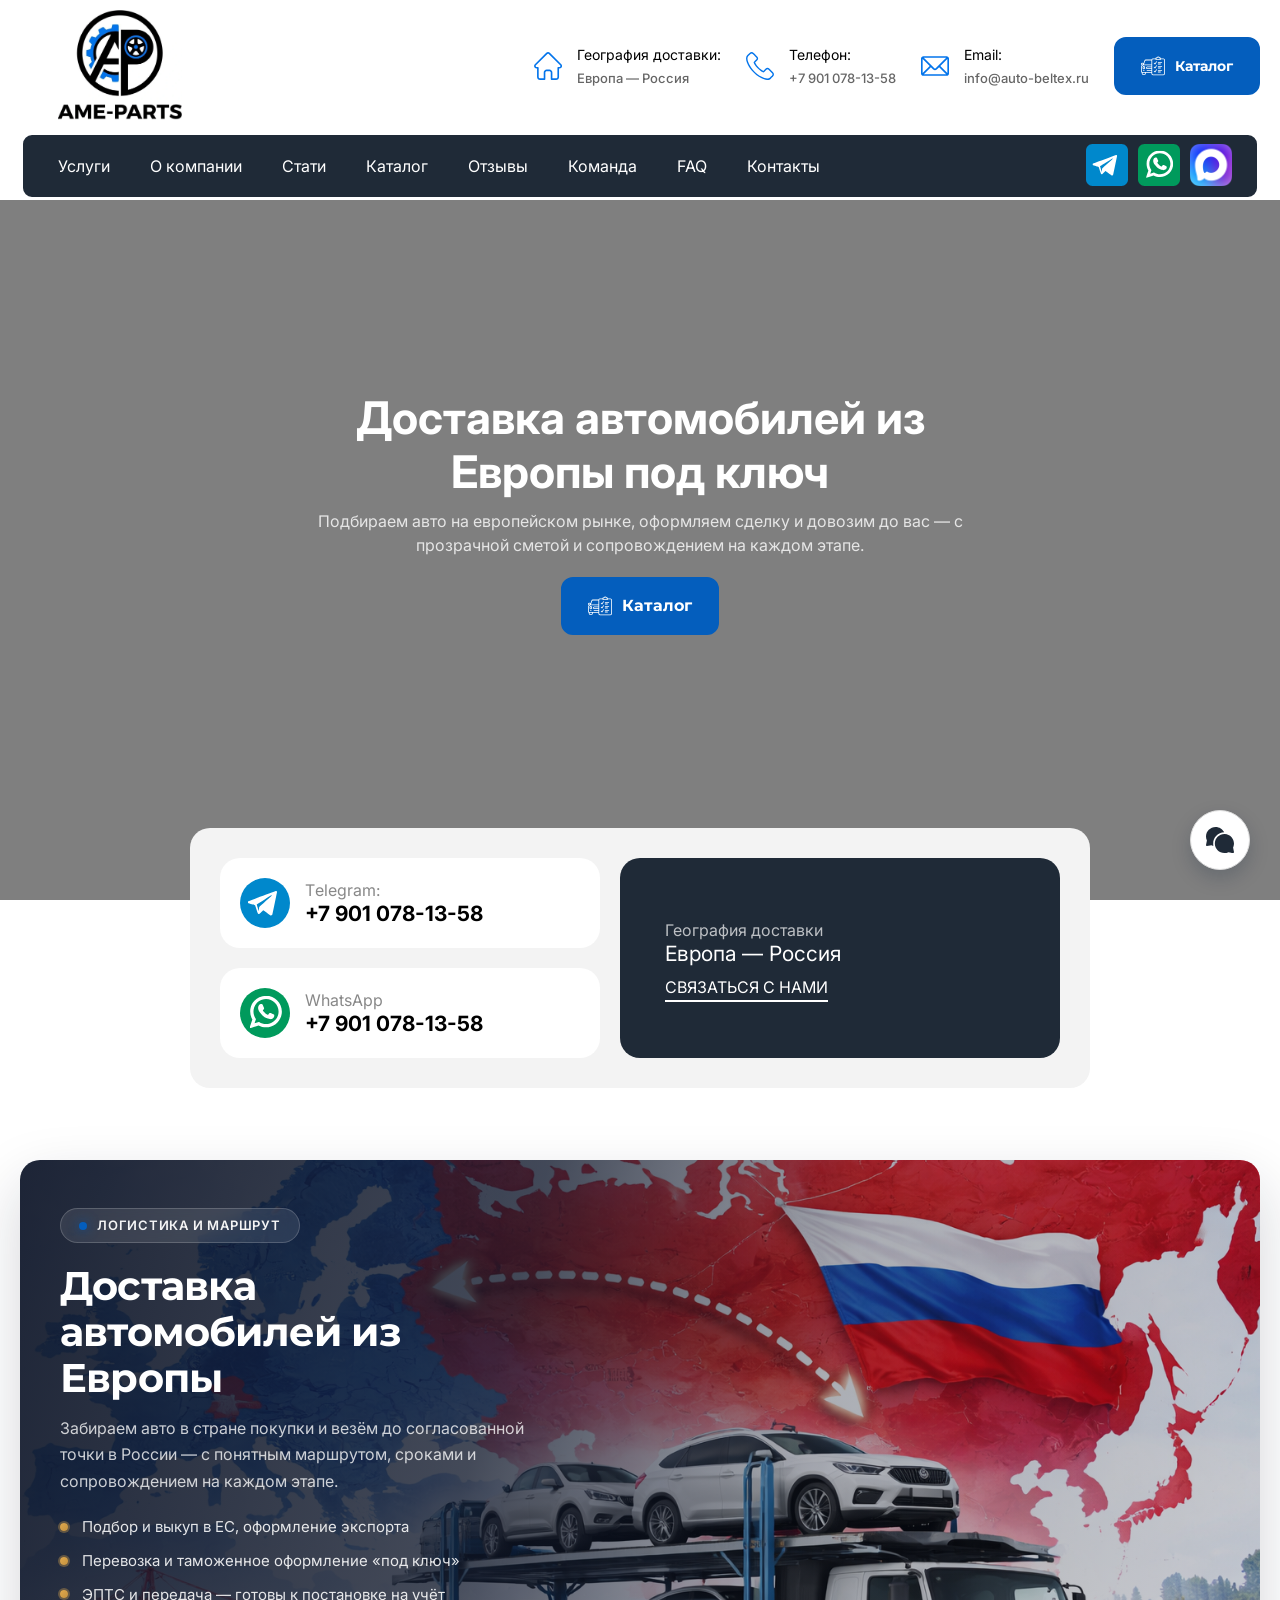
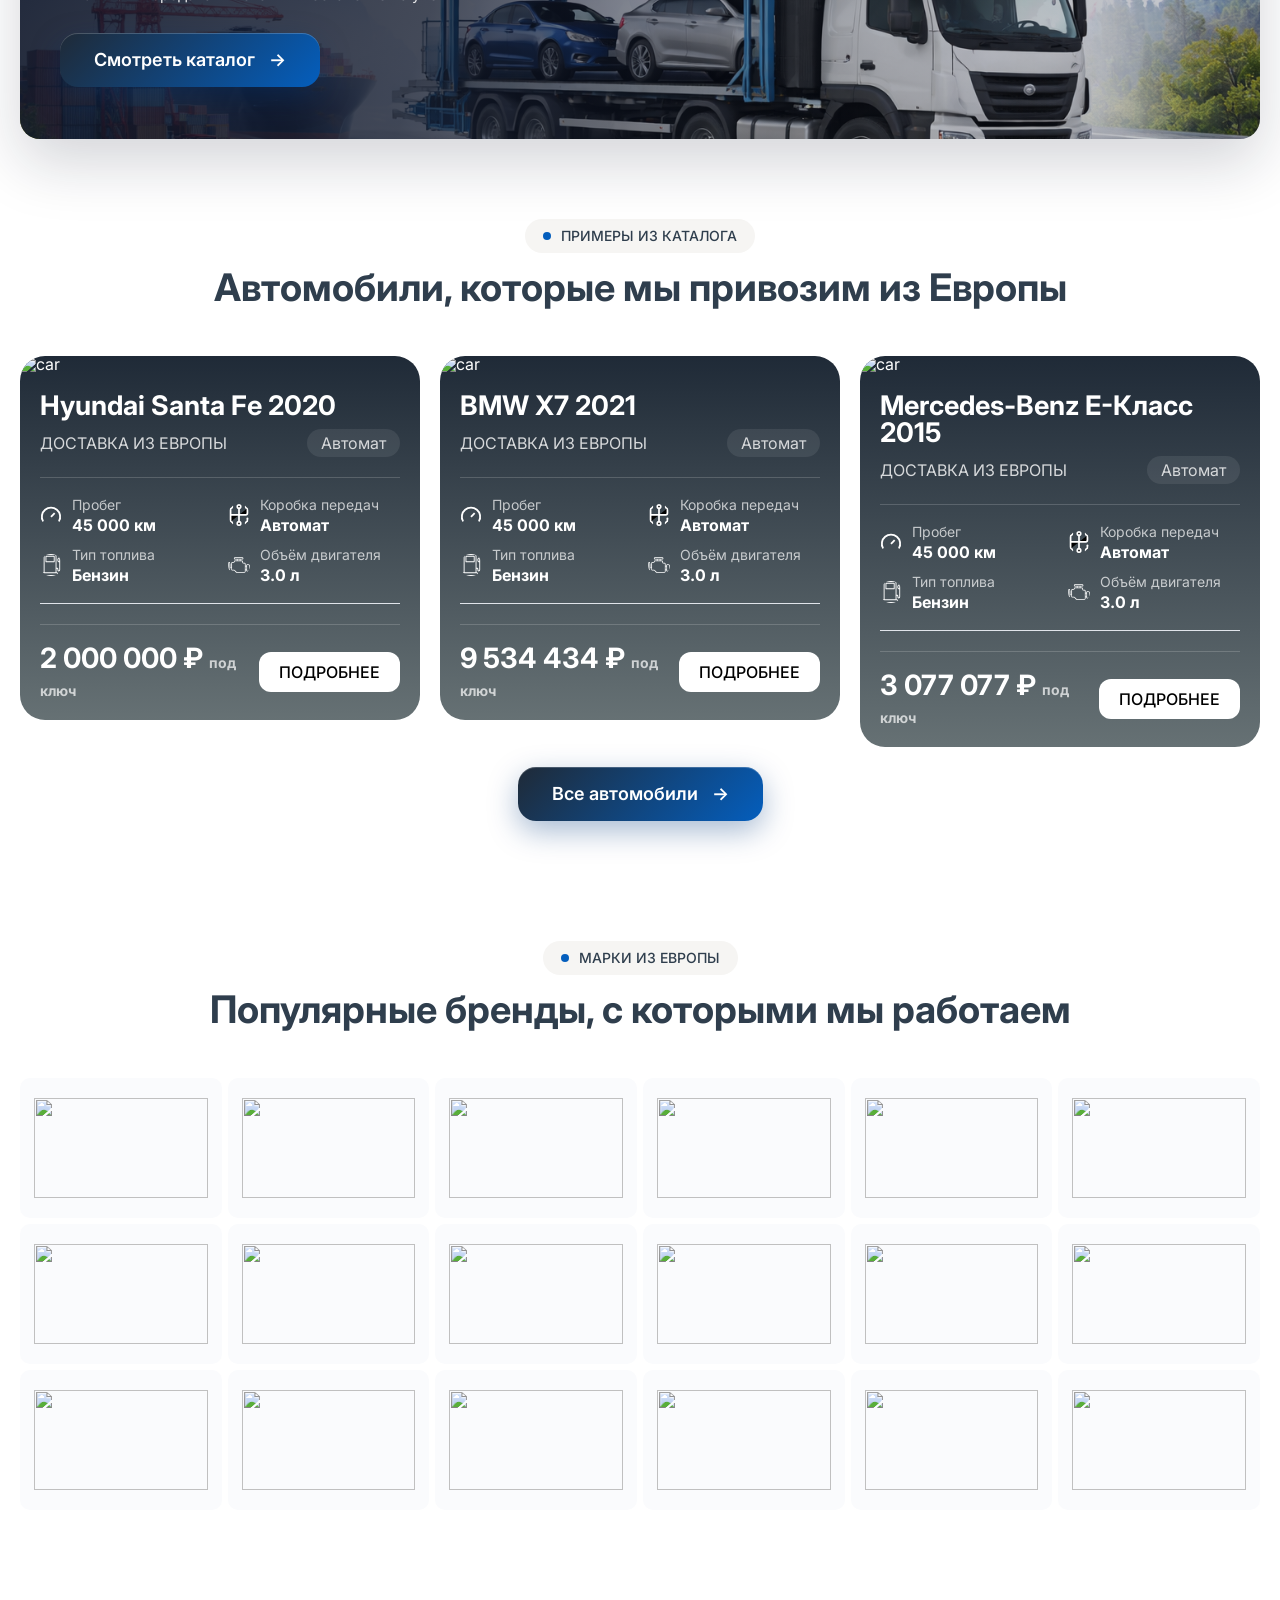
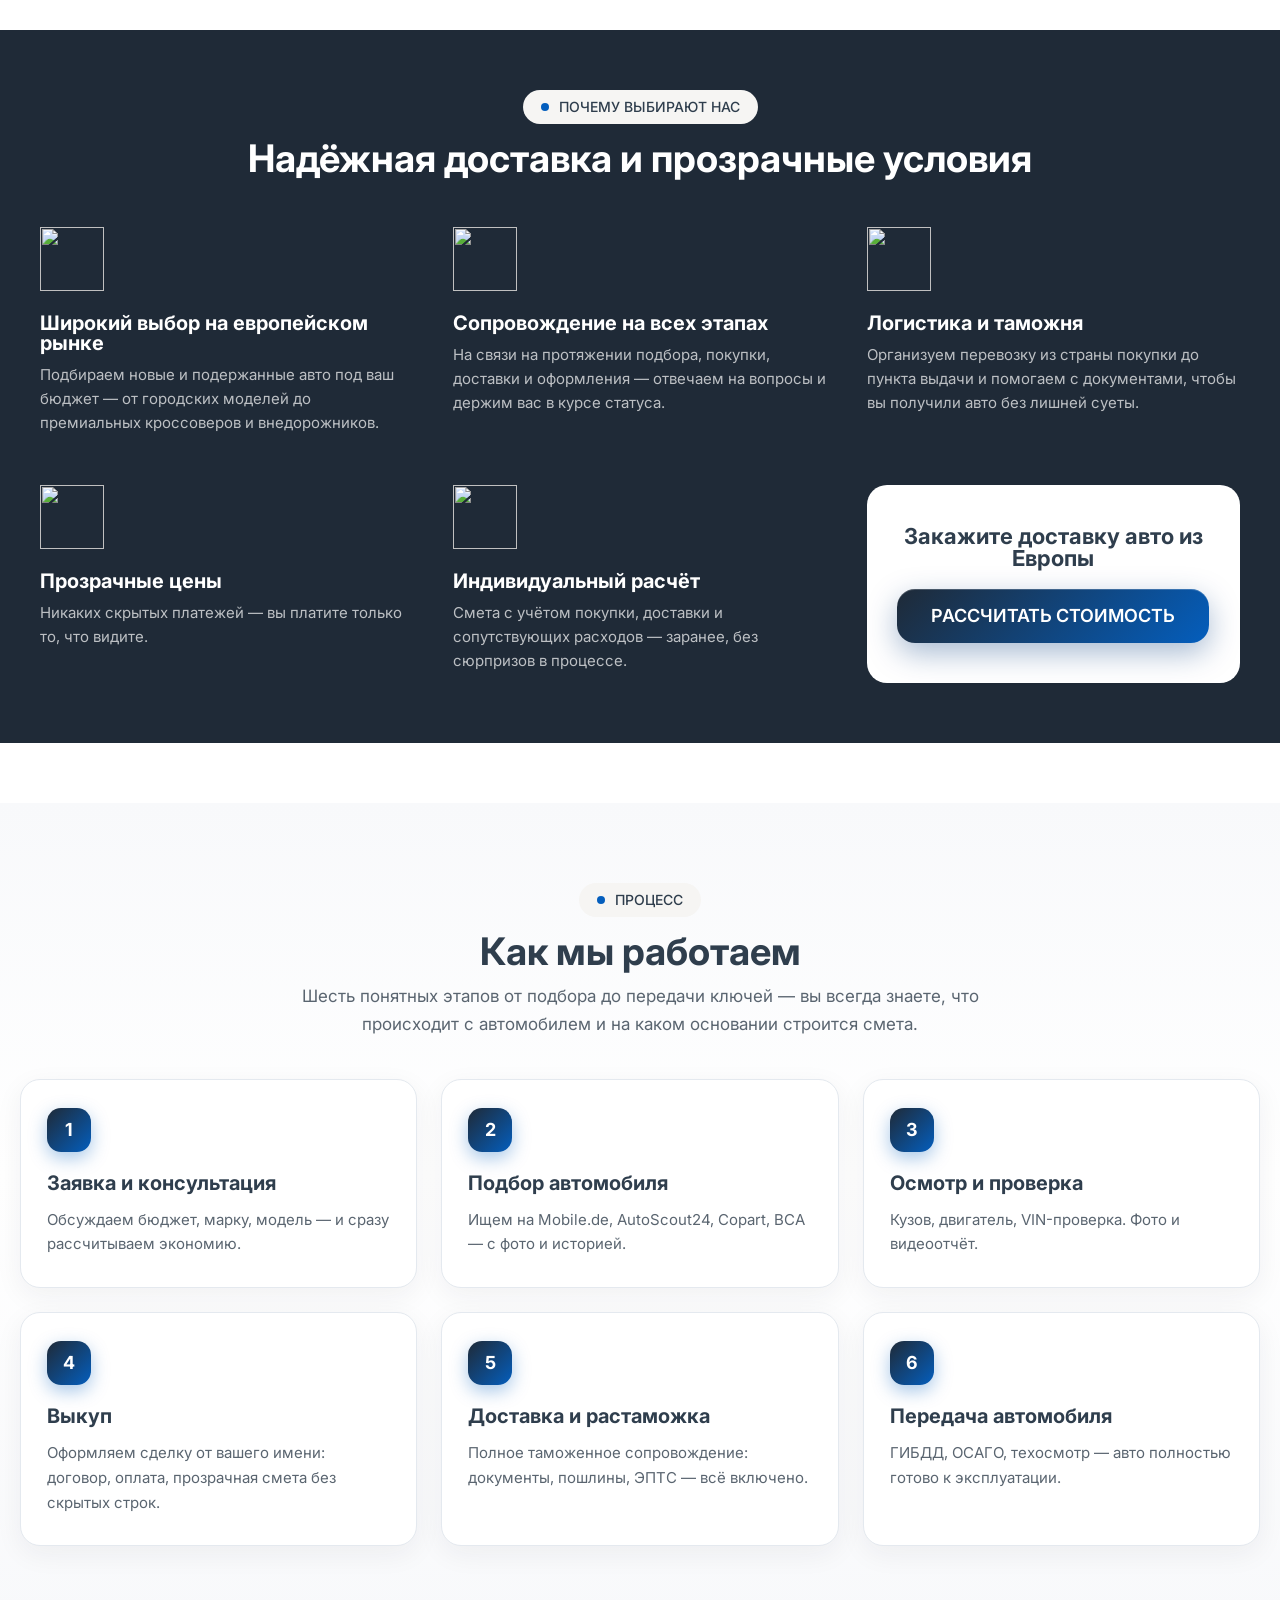
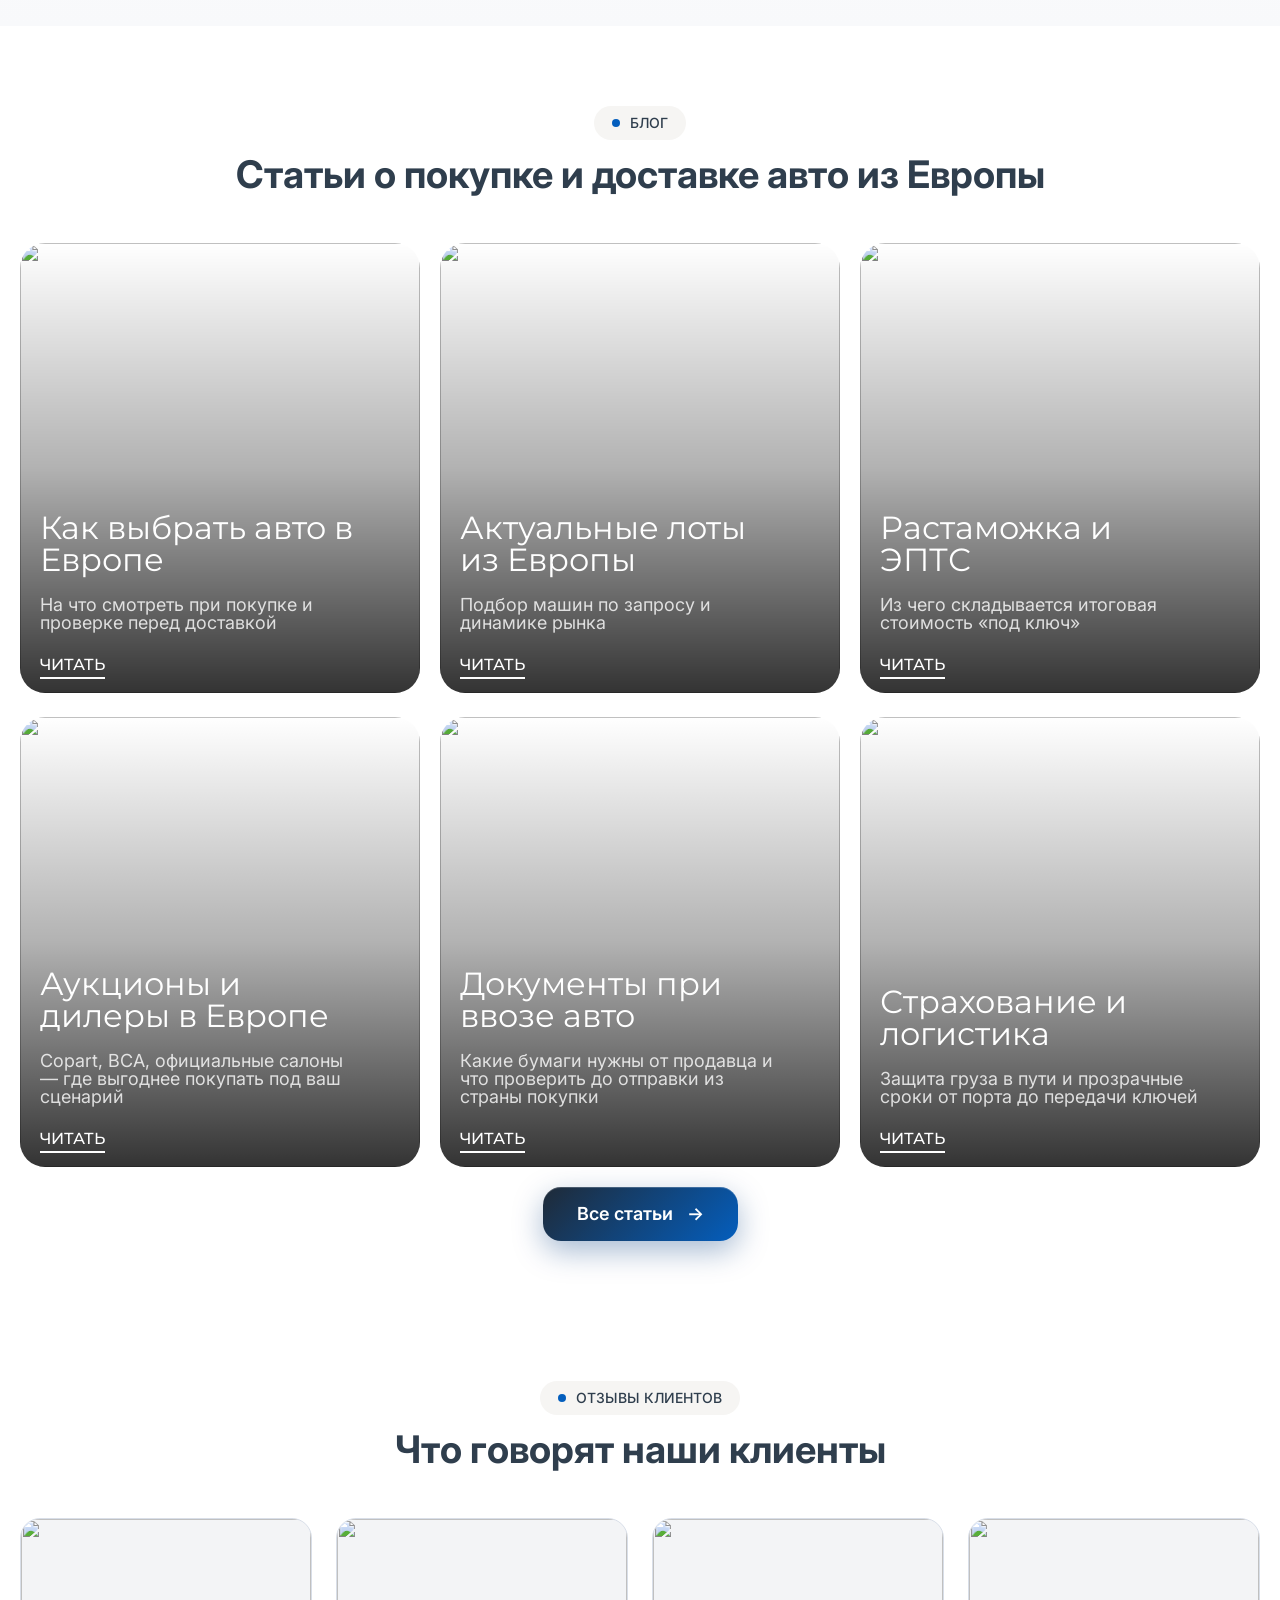
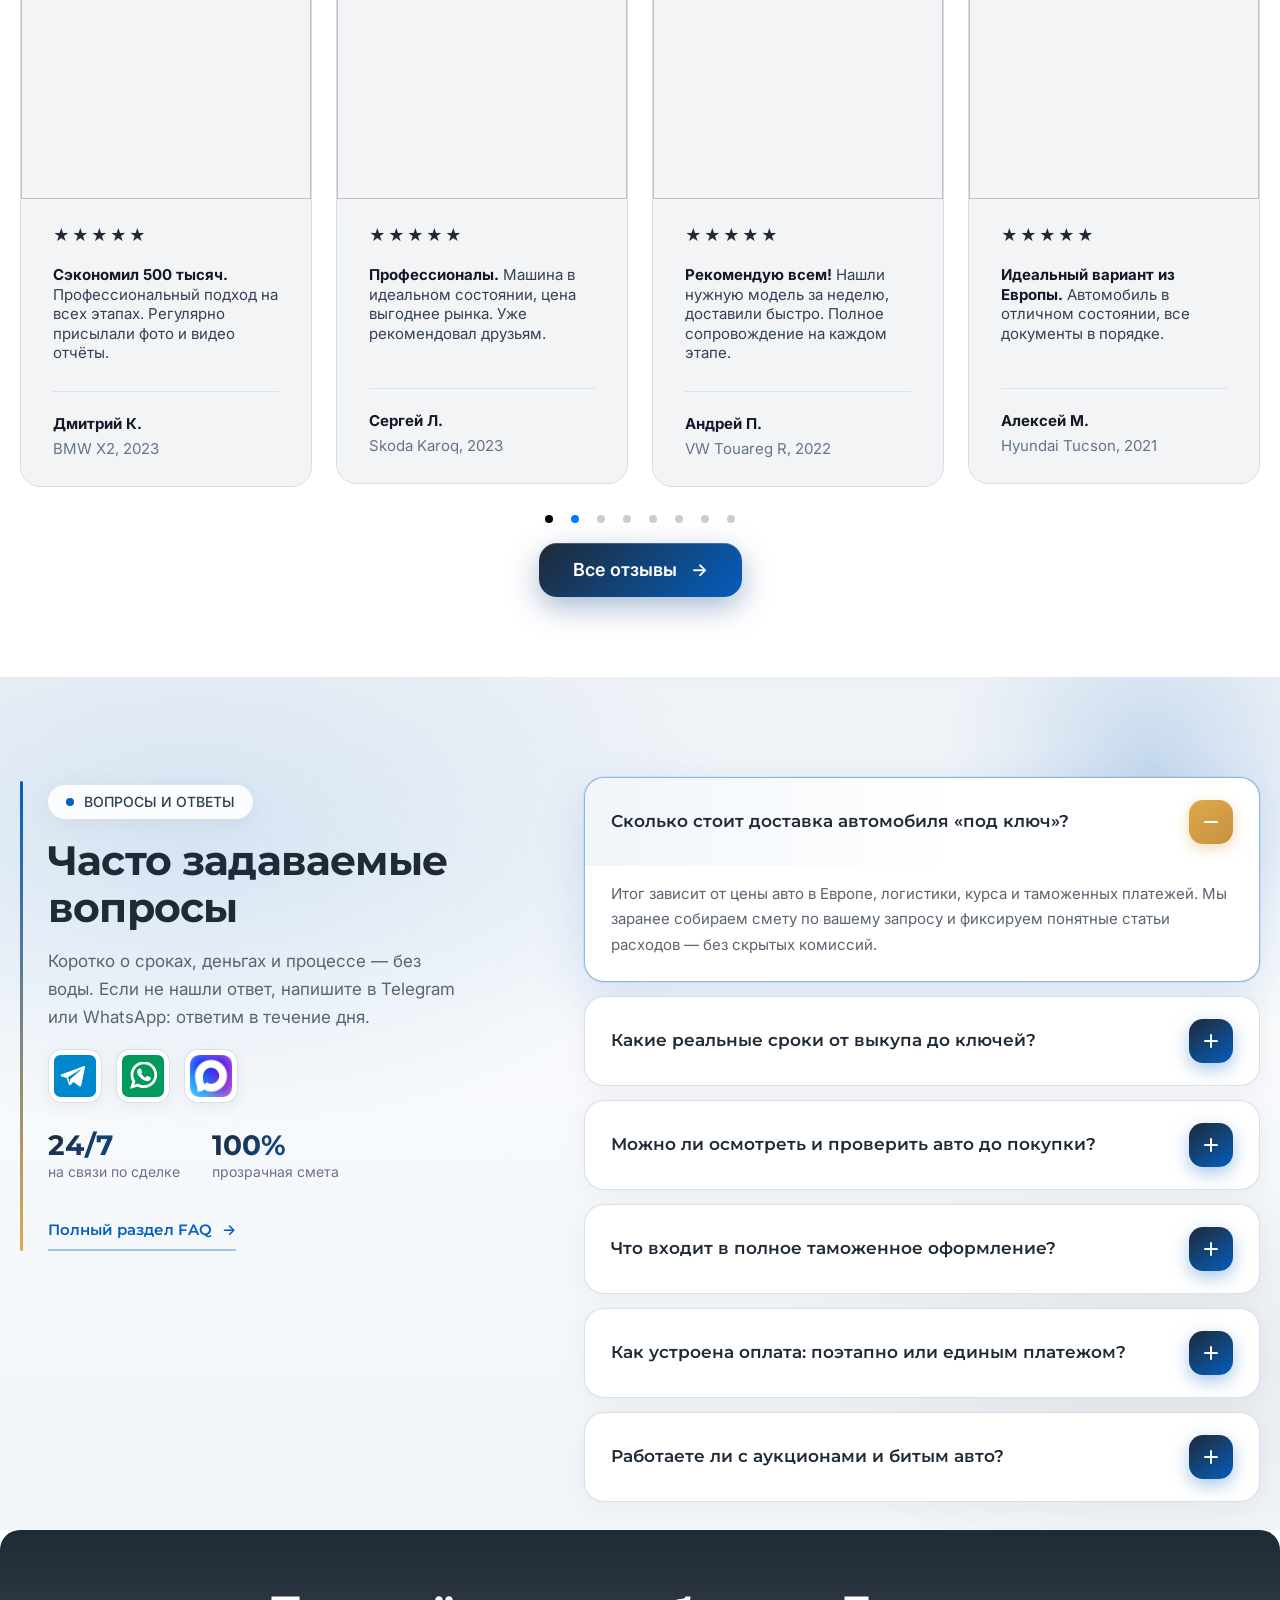
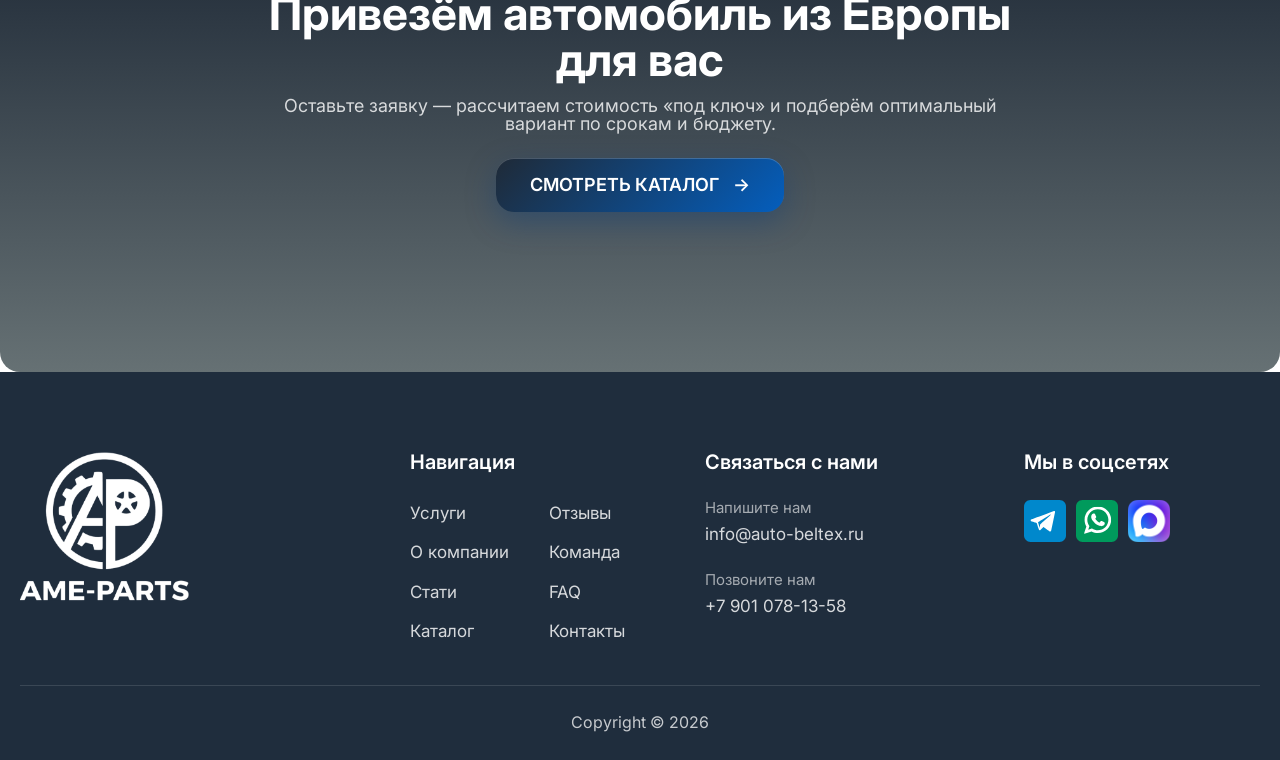
==== commit ffe60ac1: "new" ====
--- a/index.html
+++ b/index.html
@@ -1,8 +1,12 @@
 <!doctype html>
-<html lang="en">
+<html lang="ru">
   <head>
     <meta charset="UTF-8" />
     <meta name="viewport" content="width=device-width, initial-scale=1.0" />
+    <meta
+      name="description"
+      content="Доставка автомобилей из Европы под ключ: подбор, покупка, логистика и таможенное оформление. AME-PARTS — надёжная доставка авто до России."
+    />
     <link rel="stylesheet" href="/assests/css/reset.css" />
     <link rel="stylesheet" href="/assests/css/style.css" />
     <link
@@ -14,7 +18,7 @@
       href="/assests/img/favcn.webp"
       type="image/x-icon"
     />
-    <title>AME-PARTS</title>
+    <title>AME-PARTS — доставка автомобилей из Европы</title>
   </head>
   <body>
     <header>
@@ -48,9 +52,9 @@
                   ></path>
                 </g>
               </svg>
-              <a href="">
-                Наш адрес:
-                <span>Калужское шоссе, 21 км</span>
+              <a href="/contact.html">
+                География доставки:
+                <span>Европа — Россия</span>
               </a>
             </div>
             <div>
@@ -109,7 +113,26 @@
                 <span>info@auto-beltex.ru</span>
               </a>
             </div>
-            <a href="" class="btn"> БРОНИРОВАТЬ </a>
+            <a href="/catalog.html" class="btn"
+              ><svg
+                xmlns="http://www.w3.org/2000/svg"
+                width="24"
+                height="24"
+                viewBox="0 0 60 60"
+                fill="none"
+                aria-hidden="true"
+              >
+                <g>
+                  <path
+                    d="M56 11h-6a2 2 0 0 0-2-2h-.661a5.7 5.7 0 0 0-8.671 0H38a2 2 0 0 0-2 2h-6a4 4 0 0 0-3.858 3h-13.98a3.994 3.994 0 0 0-3.794 2.735l-2.106 6.316A2.981 2.981 0 0 0 4 22H3a3 3 0 0 0-.524 5.947l-1.021.613A3.02 3.02 0 0 0 0 31.133V44a3 3 0 0 0 2 2.816V49a3 3 0 0 0 3 3h4a3 3 0 0 0 3-3v-2h14v2a4 4 0 0 0 4 4h26a4 4 0 0 0 4-4V15a4 4 0 0 0-4-4Zm-18 0h1.24a1 1 0 0 0 .908-.581A3.126 3.126 0 0 1 43 9a3.151 3.151 0 0 1 2.864 1.426 1 1 0 0 0 .906.574H48v2H38ZM26 35H14a2 2 0 0 1 2-2h10ZM10.266 17.368A2 2 0 0 1 12.162 16H26v10H7.387ZM2 25a1 1 0 0 1 1-1h1a1 1 0 0 1 1 1v1H3a1 1 0 0 1-1-1Zm8 24a1 1 0 0 1-1 1H5a1 1 0 0 1-1-1v-2h6Zm-7-4a1 1 0 0 1-1-1V31.133a1.01 1.01 0 0 1 .485-.859L6.277 28H26v3H16a4 4 0 0 0-4 4 2 2 0 0 0 2 2h12v3H15a1 1 0 0 0 0 2h11v3Zm55 4a2 2 0 0 1-2 2H30a2 2 0 0 1-2-2V15a2 2 0 0 1 2-2h6a2 2 0 0 0 2 2h10a2 2 0 0 0 2-2h6a2 2 0 0 1 2 2Z"
+                  ></path>
+                  <path
+                    d="M7 30a3 3 0 0 0-3 3v2a3 3 0 0 0 6 0v-2a3 3 0 0 0-3-3Zm1 5a1 1 0 0 1-2 0v-2a1 1 0 0 1 2 0ZM38.168 18.445l-3.323 4.986-1.138-1.138a1 1 0 0 0-1.414 1.414l2 2A1 1 0 0 0 35 26h.1a1 1 0 0 0 .733-.44l4-6a1 1 0 1 0-1.664-1.11ZM52 20h-9a1 1 0 0 0 0 2h9a1 1 0 0 0 0-2ZM43 26h5.818a1 1 0 0 0 0-2H43a1 1 0 0 0 0 2ZM38.168 28.445l-3.323 4.986-1.138-1.138a1 1 0 0 0-1.414 1.414l2 2A1 1 0 0 0 35 36c.032 0 .065 0 .1-.005a1 1 0 0 0 .733-.44l4-6a1 1 0 1 0-1.664-1.11ZM52 30h-9a1 1 0 0 0 0 2h9a1 1 0 0 0 0-2ZM43 36h5.818a1 1 0 0 0 0-2H43a1 1 0 0 0 0 2ZM38.168 38.445l-3.323 4.986-1.138-1.138a1 1 0 0 0-1.414 1.414l2 2A1 1 0 0 0 35 46c.032 0 .065 0 .1-.005a1 1 0 0 0 .733-.44l4-6a1 1 0 1 0-1.664-1.11ZM52 40h-9a1 1 0 0 0 0 2h9a1 1 0 0 0 0-2ZM48.818 44H43a1 1 0 0 0 0 2h5.818a1 1 0 0 0 0-2ZM8 40H6a1 1 0 0 0 0 2h2a1 1 0 0 0 0-2Z"
+                  ></path>
+                </g>
+              </svg>
+              Каталог
+            </a>
           </div>
         </div>
         <div class="header-main">
@@ -149,12 +172,31 @@
         </div>
 
         <div class="hero-content">
-          <h1>Надёжные автозапчасти для вашего автомобиля</h1>
+          <h1>Доставка автомобилей из Европы под ключ</h1>
           <p>
-            Качественные запчасти, которые обеспечивают стабильную работу вашего
-            авто. Всё необходимое для безопасности, мощности и долговечности.
+            Подбираем авто на европейском рынке, оформляем сделку и довозим до
+            вас — с прозрачной сметой и сопровождением на каждом этапе.
           </p>
-          <a href="" class="btn"> БРОНИРОВАТЬ </a>
+          <a href="/catalog.html" class="btn"
+            ><svg
+              xmlns="http://www.w3.org/2000/svg"
+              width="24"
+              height="24"
+              viewBox="0 0 60 60"
+              fill="none"
+              aria-hidden="true"
+            >
+              <g>
+                <path
+                  d="M56 11h-6a2 2 0 0 0-2-2h-.661a5.7 5.7 0 0 0-8.671 0H38a2 2 0 0 0-2 2h-6a4 4 0 0 0-3.858 3h-13.98a3.994 3.994 0 0 0-3.794 2.735l-2.106 6.316A2.981 2.981 0 0 0 4 22H3a3 3 0 0 0-.524 5.947l-1.021.613A3.02 3.02 0 0 0 0 31.133V44a3 3 0 0 0 2 2.816V49a3 3 0 0 0 3 3h4a3 3 0 0 0 3-3v-2h14v2a4 4 0 0 0 4 4h26a4 4 0 0 0 4-4V15a4 4 0 0 0-4-4Zm-18 0h1.24a1 1 0 0 0 .908-.581A3.126 3.126 0 0 1 43 9a3.151 3.151 0 0 1 2.864 1.426 1 1 0 0 0 .906.574H48v2H38ZM26 35H14a2 2 0 0 1 2-2h10ZM10.266 17.368A2 2 0 0 1 12.162 16H26v10H7.387ZM2 25a1 1 0 0 1 1-1h1a1 1 0 0 1 1 1v1H3a1 1 0 0 1-1-1Zm8 24a1 1 0 0 1-1 1H5a1 1 0 0 1-1-1v-2h6Zm-7-4a1 1 0 0 1-1-1V31.133a1.01 1.01 0 0 1 .485-.859L6.277 28H26v3H16a4 4 0 0 0-4 4 2 2 0 0 0 2 2h12v3H15a1 1 0 0 0 0 2h11v3Zm55 4a2 2 0 0 1-2 2H30a2 2 0 0 1-2-2V15a2 2 0 0 1 2-2h6a2 2 0 0 0 2 2h10a2 2 0 0 0 2-2h6a2 2 0 0 1 2 2Z"
+                ></path>
+                <path
+                  d="M7 30a3 3 0 0 0-3 3v2a3 3 0 0 0 6 0v-2a3 3 0 0 0-3-3Zm1 5a1 1 0 0 1-2 0v-2a1 1 0 0 1 2 0ZM38.168 18.445l-3.323 4.986-1.138-1.138a1 1 0 0 0-1.414 1.414l2 2A1 1 0 0 0 35 26h.1a1 1 0 0 0 .733-.44l4-6a1 1 0 1 0-1.664-1.11ZM52 20h-9a1 1 0 0 0 0 2h9a1 1 0 0 0 0-2ZM43 26h5.818a1 1 0 0 0 0-2H43a1 1 0 0 0 0 2ZM38.168 28.445l-3.323 4.986-1.138-1.138a1 1 0 0 0-1.414 1.414l2 2A1 1 0 0 0 35 36c.032 0 .065 0 .1-.005a1 1 0 0 0 .733-.44l4-6a1 1 0 1 0-1.664-1.11ZM52 30h-9a1 1 0 0 0 0 2h9a1 1 0 0 0 0-2ZM43 36h5.818a1 1 0 0 0 0-2H43a1 1 0 0 0 0 2ZM38.168 38.445l-3.323 4.986-1.138-1.138a1 1 0 0 0-1.414 1.414l2 2A1 1 0 0 0 35 46c.032 0 .065 0 .1-.005a1 1 0 0 0 .733-.44l4-6a1 1 0 1 0-1.664-1.11ZM52 40h-9a1 1 0 0 0 0 2h9a1 1 0 0 0 0-2ZM48.818 44H43a1 1 0 0 0 0 2h5.818a1 1 0 0 0 0-2ZM8 40H6a1 1 0 0 0 0 2h2a1 1 0 0 0 0-2Z"
+                ></path>
+              </g>
+            </svg>
+            Каталог
+          </a>
         </div>
       </section>
       <div class="hero-contact">
@@ -183,17 +225,58 @@
         <div class="contact-right">
           <div class="icon"></div>
           <div>
-            <span> Наш адрес:</span>
-            <h4>Kалужское шоссе, 21 км</h4>
-            <a href="#">ПРОЛОЖИТЬ МАРШРУТ</a>
+            <span>География доставки</span>
+            <h4>Европа — Россия</h4>
+            <a href="/contact.html">СВЯЗАТЬСЯ С НАМИ</a>
           </div>
         </div>
       </div>
+
+      <section class="delivery-map" aria-labelledby="delivery-map-title">
+        <div class="container">
+          <div class="delivery-map__frame">
+            <div class="delivery-map__media" aria-hidden="true">
+              <img
+                src="/assests/img/map.png"
+                alt=""
+                width="1600"
+                height="900"
+                loading="lazy"
+                decoding="async"
+              />
+            </div>
+            <div class="delivery-map__scrim" aria-hidden="true"></div>
+            <div class="delivery-map__content">
+              <span class="delivery-map__label">
+                <i></i> ЛОГИСТИКА И МАРШРУТ
+              </span>
+              <h2 id="delivery-map-title">
+                Доставка автомобилей из Европы
+              </h2>
+              <p class="delivery-map__lead">
+                Забираем авто в стране покупки и везём до согласованной точки в
+                России — с понятным маршрутом, сроками и сопровождением на каждом
+                этапе.
+              </p>
+              <ul class="delivery-map__list">
+                <li>Подбор и выкуп в ЕС, оформление экспорта</li>
+                <li>Перевозка и таможенное оформление «под ключ»</li>
+                <li>ЭПТС и передача — готовы к постановке на учёт</li>
+              </ul>
+              <a href="/catalog.html" class="btn-premium delivery-map__cta">
+                <span>Смотреть каталог</span>
+                <i class="btn-icon"> → </i>
+              </a>
+            </div>
+          </div>
+        </div>
+      </section>
+
       <section class="cars">
         <div class="container">
           <div class="section-head">
-            <span class="section-label"> <i></i> НАШ АВТОПАРК </span>
-            <h2>Автомобиль для любого путешествия</h2>
+            <span class="section-label"> <i></i> ПРИМЕРЫ ИЗ КАТАЛОГА </span>
+            <h2>Автомобили, которые мы привозим из Европы</h2>
           </div>
           <div class="swiper car-slider">
             <div class="swiper-wrapper">
@@ -214,7 +297,7 @@
                     <h3>Hyundai Santa Fe 2020</h3>
 
                     <div class="car-meta">
-                      <span>КОМПАКТНЫЕ И ГОРОДСКИЕ АВТО</span>
+                      <span>ДОСТАВКА ИЗ ЕВРОПЫ</span>
                       <span class="badge">Автомат</span>
                     </div>
                     <div class="divider"></div>
@@ -353,7 +436,7 @@
                     <div class="divider"></div>
 
                     <div class="car-bottom">
-                      <p class="price">2 000 000 ₽ <span>/ ДЕНЬ</span></p>
+                      <p class="price">2 000 000 ₽ <span>под ключ</span></p>
                       <a href="#" class="btn-car">ПОДРОБНЕЕ</a>
                     </div>
                   </div>
@@ -374,7 +457,7 @@
                     <h3>BMW X7 2021</h3>
 
                     <div class="car-meta">
-                      <span>КОМПАКТНЫЕ И ГОРОДСКИЕ АВТО</span>
+                      <span>ДОСТАВКА ИЗ ЕВРОПЫ</span>
                       <span class="badge">Автомат</span>
                     </div>
 
@@ -514,7 +597,7 @@
                     <div class="divider"></div>
 
                     <div class="car-bottom">
-                      <p class="price">9 534 434 ₽ <span>/ ДЕНЬ</span></p>
+                      <p class="price">9 534 434 ₽ <span>под ключ</span></p>
                       <a href="#" class="btn-car">ПОДРОБНЕЕ</a>
                     </div>
                   </div>
@@ -535,7 +618,7 @@
                     <h3>Mercedes-Benz E-Класс 2015</h3>
 
                     <div class="car-meta">
-                      <span>КОМПАКТНЫЕ И ГОРОДСКИЕ АВТО</span>
+                      <span>ДОСТАВКА ИЗ ЕВРОПЫ</span>
                       <span class="badge">Автомат</span>
                     </div>
 
@@ -675,7 +758,7 @@
                     <div class="divider"></div>
 
                     <div class="car-bottom">
-                      <p class="price">3 077 077 ₽ <span>/ ДЕНЬ</span></p>
+                      <p class="price">3 077 077 ₽ <span>под ключ</span></p>
                       <a href="#" class="btn-car">ПОДРОБНЕЕ</a>
                     </div>
                   </div>
@@ -696,7 +779,7 @@
                     <h3>Hyundai Santa Fe 2020</h3>
 
                     <div class="car-meta">
-                      <span>КОМПАКТНЫЕ И ГОРОДСКИЕ АВТО</span>
+                      <span>ДОСТАВКА ИЗ ЕВРОПЫ</span>
                       <span class="badge">Автомат</span>
                     </div>
 
@@ -836,7 +919,7 @@
                     <div class="divider"></div>
 
                     <div class="car-bottom">
-                      <p class="price">2 000 000 ₽ <span>/ ДЕНЬ</span></p>
+                      <p class="price">2 000 000 ₽ <span>под ключ</span></p>
                       <a href="#" class="btn-car">ПОДРОБНЕЕ</a>
                     </div>
                   </div>
@@ -845,7 +928,7 @@
             </div>
           </div>
           <a href="/" class="btn-premium">
-            <span>Все Aвто</span>
+            <span>Все автомобили</span>
             <i class="btn-icon"> → </i>
           </a>
         </div>
@@ -853,8 +936,8 @@
       <section class="brends section-padding">
         <div class="container">
           <div class="section-head">
-            <span class="section-label"> <i></i> НАШИ ПАРТНЁРЫ </span>
-            <h2>Надёжные партнёры, которым мы доверяем</h2>
+            <span class="section-label"> <i></i> МАРКИ ИЗ ЕВРОПЫ </span>
+            <h2>Популярные бренды, с которыми мы работаем</h2>
           </div>
           <div class="row">
             <div class="col-12 col-xl-2 col-lg-3 col-md-6 col-sm-6">
@@ -1064,7 +1147,7 @@
         <div class="container">
           <div class="section-head">
             <span class="section-label"> <i></i> ПОЧЕМУ ВЫБИРАЮТ НАС </span>
-            <h2>Комфорт и удобство при каждой поездке</h2>
+            <h2>Надёжная доставка и прозрачные условия</h2>
           </div>
 
           <div class="why-grid">
@@ -1076,10 +1159,10 @@
                   alt=""
                 />
               </div>
-              <h4>Широкий выбор автомобилей</h4>
+              <h4>Широкий выбор на европейском рынке</h4>
               <p>
-                От компактных машин до премиальных внедорожников — у нас есть
-                авто для любого стиля поездки.
+                Подбираем новые и подержанные авто под ваш бюджет — от городских
+                моделей до премиальных кроссоверов и внедорожников.
               </p>
             </div>
 
@@ -1091,10 +1174,10 @@
                   alt=""
                 />
               </div>
-              <h4>Поддержка 24/7</h4>
+              <h4>Сопровождение на всех этапах</h4>
               <p>
-                Наша команда всегда на связи, чтобы помочь вам в дороге в любое
-                время.
+                На связи на протяжении подбора, покупки, доставки и оформления —
+                отвечаем на вопросы и держим вас в курсе статуса.
               </p>
             </div>
 
@@ -1106,10 +1189,10 @@
                   alt=""
                 />
               </div>
-              <h4>Быстрая выдача и возврат</h4>
+              <h4>Логистика и таможня</h4>
               <p>
-                Минимум ожидания — заберите автомобиль и отправляйтесь в путь за
-                считанные минуты.
+                Организуем перевозку из страны покупки до пункта выдачи и помогаем
+                с документами, чтобы вы получили авто без лишней суеты.
               </p>
             </div>
 
@@ -1135,94 +1218,214 @@
                   alt=""
                 />
               </div>
-              <h4>Гибкие условия бронирования</h4>
+              <h4>Индивидуальный расчёт</h4>
               <p>
-                Легко изменяйте или продлевайте аренду всего за несколько
-                кликов.
+                Смета с учётом покупки, доставки и сопутствующих расходов —
+                заранее, без сюрпризов в процессе.
               </p>
             </div>
 
             <!-- CTA CARD -->
             <div class="why-cta">
-              <h3>Начните своё путешествие уже сегодня</h3>
-              <a href="#" class="btn-premium">НАЙТИ АВТО</a>
-            </div>
+              <h3>Закажите доставку авто из Европы</h3>
+              <a href="#" class="btn-premium">РАССЧИТАТЬ СТОИМОСТЬ</a>
+            </div>
+          </div>
+        </div>
+      </section>
+      <section class="how-we-work">
+        <div class="container">
+          <div class="section-head">
+            <span class="section-label"> <i></i> ПРОЦЕСС </span>
+            <h2>Как мы работаем</h2>
+            <p class="how-we-work__lead">
+              Шесть понятных этапов от подбора до передачи ключей — вы всегда
+              знаете, что происходит с автомобилем и на каком основании строится
+              смета.
+            </p>
+          </div>
+          <div class="how-we-work__grid">
+            <article class="how-we-work__step">
+              <span class="how-we-work__num">1</span>
+              <h3>Заявка и консультация</h3>
+              <p>
+                Обсуждаем бюджет, марку, модель — и сразу рассчитываем экономию.
+              </p>
+            </article>
+            <article class="how-we-work__step">
+              <span class="how-we-work__num">2</span>
+              <h3>Подбор автомобиля</h3>
+              <p>
+                Ищем на Mobile.de, AutoScout24, Copart, BCA — с фото и историей.
+              </p>
+            </article>
+            <article class="how-we-work__step">
+              <span class="how-we-work__num">3</span>
+              <h3>Осмотр и проверка</h3>
+              <p>Кузов, двигатель, VIN-проверка. Фото и видеоотчёт.</p>
+            </article>
+            <article class="how-we-work__step">
+              <span class="how-we-work__num">4</span>
+              <h3>Выкуп</h3>
+              <p>
+                Оформляем сделку от вашего имени: договор, оплата, прозрачная
+                смета без скрытых строк.
+              </p>
+            </article>
+            <article class="how-we-work__step">
+              <span class="how-we-work__num">5</span>
+              <h3>Доставка и растаможка</h3>
+              <p>
+                Полное таможенное сопровождение: документы, пошлины, ЭПТС — всё
+                включено.
+              </p>
+            </article>
+            <article class="how-we-work__step">
+              <span class="how-we-work__num">6</span>
+              <h3>Передача автомобиля</h3>
+              <p>
+                ГИБДД, ОСАГО, техосмотр — авто полностью готово к эксплуатации.
+              </p>
+            </article>
           </div>
         </div>
       </section>
       <section class="blog">
         <div class="container">
           <div class="section-head">
-            <span class="section-label"> <i></i> НАШ Стати </span>
-            <h2>Полезные статьи и советы для водителей</h2>
+            <span class="section-label"> <i></i> БЛОГ </span>
+            <h2>Статьи о покупке и доставке авто из Европы</h2>
           </div>
           <div class="swiper blog-slider">
             <div class="swiper-wrapper">
-              <!-- CARD -->
               <div class="swiper-slide">
                 <div class="blog-card">
                   <img
                     src="https://templatekit.selaraswp.com/rental/wp-content/uploads/sites/44/2025/10/side-view-of-handsome-unshaved-man-in-fashionable-2025-03-18-19-53-18-utc.jpg"
                     alt=""
                   />
-
                   <div class="blog-content">
-                    <h3>Начните неделю стильно</h3>
-                    <p>Сэкономьте на аренде в начале недели</p>
-                    <a href="#">ЗАБРОНИРОВАТЬ</a>
-                  </div>
-                </div>
-              </div>
-
-              <!-- CARD -->
+                    <h3>Как выбрать авто в Европе</h3>
+                    <p>На что смотреть при покупке и проверке перед доставкой</p>
+                    <a href="/blogs.html">ЧИТАТЬ</a>
+                  </div>
+                </div>
+              </div>
               <div class="swiper-slide">
                 <div class="blog-card">
                   <img
                     src="https://templatekit.selaraswp.com/rental/wp-content/uploads/sites/44/2025/10/woman-traveling-by-car-on-the-rocky-ocean-coast-2025-03-15-04-02-00-utc.jpg"
                     alt=""
                   />
-
                   <div class="blog-content">
-                    <h3>Лучшие предложения недели</h3>
-                    <p>Специальные цены на популярные авто</p>
-                    <a href="#">ЗАБРОНИРОВАТЬ</a>
+                    <h3>Актуальные лоты из Европы</h3>
+                    <p>Подбор машин по запросу и динамике рынка</p>
+                    <a href="/blogs.html">ЧИТАТЬ</a>
                   </div>
                 </div>
               </div>
               <div class="swiper-slide">
                 <div class="blog-card">
                   <img
-                    src="https://templatekit.selaraswp.com/rental/wp-content/uploads/sites/44/2025/10/side-view-of-handsome-unshaved-man-in-fashionable-2025-03-18-19-53-18-utc.jpg"
+                    src="https://images.unsplash.com/photo-1492144534655-ae79c964c9d7?w=900&q=80"
                     alt=""
                   />
-
                   <div class="blog-content">
-                    <h3>Начните неделю стильно</h3>
-                    <p>Сэкономьте на аренде в начале недели</p>
-                    <a href="#">ЗАБРОНИРОВАТЬ</a>
-                  </div>
-                </div>
-              </div>
-
-              <!-- CARD -->
+                    <h3>Растаможка и ЭПТС</h3>
+                    <p>Из чего складывается итоговая стоимость «под ключ»</p>
+                    <a href="/blogs.html">ЧИТАТЬ</a>
+                  </div>
+                </div>
+              </div>
               <div class="swiper-slide">
                 <div class="blog-card">
                   <img
-                    src="https://templatekit.selaraswp.com/rental/wp-content/uploads/sites/44/2025/10/woman-traveling-by-car-on-the-rocky-ocean-coast-2025-03-15-04-02-00-utc.jpg"
+                    src="https://images.unsplash.com/photo-1486262715619-67b85e0b08d0?w=900&q=80"
                     alt=""
                   />
-
                   <div class="blog-content">
-                    <h3>Лучшие предложения недели</h3>
-                    <p>Специальные цены на популярные авто</p>
-                    <a href="#">ЗАБРОНИРОВАТЬ</a>
-                  </div>
-                </div>
-              </div>
-            </div>
-          </div>
-          <a href="/" class="btn-premium">
-            <span>Все Стати</span>
+                    <h3>VIN и история автомобиля</h3>
+                    <p>Как не купить проблемный экземпляр на европейском рынке</p>
+                    <a href="/blogs.html">ЧИТАТЬ</a>
+                  </div>
+                </div>
+              </div>
+              <div class="swiper-slide">
+                <div class="blog-card">
+                  <img
+                    src="https://images.unsplash.com/photo-1544620347-c4fd4a3d5957?w=900&q=80"
+                    alt=""
+                  />
+                  <div class="blog-content">
+                    <h3>Логистика из ЕС</h3>
+                    <p>Сроки доставки и что происходит с авто в пути</p>
+                    <a href="/blogs.html">ЧИТАТЬ</a>
+                  </div>
+                </div>
+              </div>
+              <div class="swiper-slide">
+                <div class="blog-card">
+                  <img
+                    src="https://images.unsplash.com/photo-1503376780353-7e2430f1cbee?w=900&q=80"
+                    alt=""
+                  />
+                  <div class="blog-content">
+                    <h3>Договор и оплата</h3>
+                    <p>Безопасная схема работы и фиксация условий на бумаге</p>
+                    <a href="/blogs.html">ЧИТАТЬ</a>
+                  </div>
+                </div>
+              </div>
+            </div>
+          </div>
+
+          <div class="blog-grid-extra">
+            <article class="blog-card">
+              <img
+                src="https://images.unsplash.com/photo-1552519507-da3b142c6e3d?w=900&q=80"
+                alt=""
+              />
+              <div class="blog-content">
+                <h3>Аукционы и дилеры в Европе</h3>
+                <p>
+                  Copart, BCA, официальные салоны — где выгоднее покупать под ваш
+                  сценарий
+                </p>
+                <a href="/blogs.html">ЧИТАТЬ</a>
+              </div>
+            </article>
+            <article class="blog-card">
+              <img
+                src="https://images.unsplash.com/photo-1449965408869-eaa3f722e40d?w=900&q=80"
+                alt=""
+              />
+              <div class="blog-content">
+                <h3>Документы при ввозе авто</h3>
+                <p>
+                  Какие бумаги нужны от продавца и что проверить до отправки из
+                  страны покупки
+                </p>
+                <a href="/blogs.html">ЧИТАТЬ</a>
+              </div>
+            </article>
+            <article class="blog-card">
+              <img
+                src="https://images.unsplash.com/photo-1519641471654-76ce0107ad1b?w=900&q=80"
+                alt=""
+              />
+              <div class="blog-content">
+                <h3>Страхование и логистика</h3>
+                <p>
+                  Защита груза в пути и прозрачные сроки от порта до передачи
+                  ключей
+                </p>
+                <a href="/blogs.html">ЧИТАТЬ</a>
+              </div>
+            </article>
+          </div>
+
+          <a href="/blogs.html" class="btn-premium">
+            <span>Все статьи</span>
             <i class="btn-icon"> → </i>
           </a>
         </div>
@@ -1452,15 +1655,286 @@
           </div>
         </div>
       </section>
+
+      <section class="faq-premium" id="faq">
+        <div class="faq-premium__glow" aria-hidden="true"></div>
+        <div class="container">
+          <div class="faq-premium__grid">
+            <div class="faq-premium__intro">
+              <span class="section-label faq-premium__label">
+                <i></i> ВОПРОСЫ И ОТВЕТЫ
+              </span>
+              <h2 class="faq-premium__title">Часто задаваемые вопросы</h2>
+              <p class="faq-premium__lead">
+                Коротко о сроках, деньгах и процессе — без воды. Если не нашли
+                ответ, напишите в Telegram или WhatsApp: ответим в течение дня.
+              </p>
+              <div class="faq-premium__socials" aria-label="Написать в мессенджер">
+                <a
+                  href="https://t.me/BELTEH_AUTO"
+                  class="faq-premium__social"
+                  target="_blank"
+                  rel="noopener noreferrer"
+                  title="Telegram"
+                >
+                  <img
+                    src="/assests/img/telegram.svg"
+                    alt="Telegram"
+                    width="42"
+                    height="42"
+                    loading="lazy"
+                  />
+                </a>
+                <a
+                  href="https://wa.me/79010781358"
+                  class="faq-premium__social"
+                  target="_blank"
+                  rel="noopener noreferrer"
+                  title="WhatsApp"
+                >
+                  <img
+                    src="/assests/img/whatsapp.svg"
+                    alt="WhatsApp"
+                    width="42"
+                    height="42"
+                    loading="lazy"
+                  />
+                </a>
+                <a
+                  href="https://max.ru/u/f9LHodD0cOLooQSi5MJICvFFRmvK6xoSeynxu1sQb5dkpkBOXZMV0gE1Q4w"
+                  class="faq-premium__social"
+                  target="_blank"
+                  rel="noopener noreferrer"
+                  title="MAX"
+                >
+                  <img
+                    src="/assests/img/maxmessencer.png"
+                    alt="MAX"
+                    width="42"
+                    height="42"
+                    loading="lazy"
+                  />
+                </a>
+              </div>
+              <div class="faq-premium__stats">
+                <div class="faq-premium__stat">
+                  <span class="faq-premium__stat-num">24/7</span>
+                  <span class="faq-premium__stat-txt">на связи по сделке</span>
+                </div>
+                <div class="faq-premium__stat">
+                  <span class="faq-premium__stat-num">100%</span>
+                  <span class="faq-premium__stat-txt">прозрачная смета</span>
+                </div>
+              </div>
+              <a href="/faq.html" class="faq-premium__link-all">
+                Полный раздел FAQ
+                <span class="faq-premium__link-arrow">→</span>
+              </a>
+            </div>
+
+            <div class="faq-premium__accordion" role="region" aria-label="Частые вопросы">
+              <div class="faq-premium__item is-open">
+                <button
+                  type="button"
+                  class="faq-premium__summary"
+                  id="faq-btn-1"
+                  aria-expanded="true"
+                  aria-controls="faq-panel-1"
+                >
+                  <span class="faq-premium__q"
+                    >Сколько стоит доставка автомобиля «под ключ»?</span
+                  >
+                  <span class="faq-premium__icon" aria-hidden="true"></span>
+                </button>
+                <div
+                  class="faq-premium__panel-wrap"
+                  id="faq-panel-1"
+                  role="region"
+                  aria-labelledby="faq-btn-1"
+                >
+                  <div class="faq-premium__panel-inner">
+                    <div class="faq-premium__panel">
+                      <p>
+                        Итог зависит от цены авто в Европе, логистики, курса и
+                        таможенных платежей. Мы заранее собираем смету по вашему
+                        запросу и фиксируем понятные статьи расходов — без скрытых
+                        комиссий.
+                      </p>
+                    </div>
+                  </div>
+                </div>
+              </div>
+
+              <div class="faq-premium__item">
+                <button
+                  type="button"
+                  class="faq-premium__summary"
+                  id="faq-btn-2"
+                  aria-expanded="false"
+                  aria-controls="faq-panel-2"
+                >
+                  <span class="faq-premium__q"
+                    >Какие реальные сроки от выкупа до ключей?</span
+                  >
+                  <span class="faq-premium__icon" aria-hidden="true"></span>
+                </button>
+                <div
+                  class="faq-premium__panel-wrap"
+                  id="faq-panel-2"
+                  role="region"
+                  aria-labelledby="faq-btn-2"
+                >
+                  <div class="faq-premium__panel-inner">
+                    <div class="faq-premium__panel">
+                      <p>
+                        Обычно от нескольких недель до пары месяцев — в зависимости
+                        от страны покупки, очередей на границе и комплектации
+                        документов. На каждом этапе сообщаем прогноз и фактический
+                        статус.
+                      </p>
+                    </div>
+                  </div>
+                </div>
+              </div>
+
+              <div class="faq-premium__item">
+                <button
+                  type="button"
+                  class="faq-premium__summary"
+                  id="faq-btn-3"
+                  aria-expanded="false"
+                  aria-controls="faq-panel-3"
+                >
+                  <span class="faq-premium__q"
+                    >Можно ли осмотреть и проверить авто до покупки?</span
+                  >
+                  <span class="faq-premium__icon" aria-hidden="true"></span>
+                </button>
+                <div
+                  class="faq-premium__panel-wrap"
+                  id="faq-panel-3"
+                  role="region"
+                  aria-labelledby="faq-btn-3"
+                >
+                  <div class="faq-premium__panel-inner">
+                    <div class="faq-premium__panel">
+                      <p>
+                        Да: организуем осмотр, VIN-проверку, при необходимости —
+                        независимую диагностику. Вы получаете фото- и видеоотчёт до
+                        решения о выкупе.
+                      </p>
+                    </div>
+                  </div>
+                </div>
+              </div>
+
+              <div class="faq-premium__item">
+                <button
+                  type="button"
+                  class="faq-premium__summary"
+                  id="faq-btn-4"
+                  aria-expanded="false"
+                  aria-controls="faq-panel-4"
+                >
+                  <span class="faq-premium__q"
+                    >Что входит в полное таможенное оформление?</span
+                  >
+                  <span class="faq-premium__icon" aria-hidden="true"></span>
+                </button>
+                <div
+                  class="faq-premium__panel-wrap"
+                  id="faq-panel-4"
+                  role="region"
+                  aria-labelledby="faq-btn-4"
+                >
+                  <div class="faq-premium__panel-inner">
+                    <div class="faq-premium__panel">
+                      <p>
+                        Подготовку и подачу документов, расчёт пошлин, получение
+                        ЭПТС и сопутствующие процедуры в рамках согласованной сметы —
+                        вы видите состав расходов заранее.
+                      </p>
+                    </div>
+                  </div>
+                </div>
+              </div>
+
+              <div class="faq-premium__item">
+                <button
+                  type="button"
+                  class="faq-premium__summary"
+                  id="faq-btn-5"
+                  aria-expanded="false"
+                  aria-controls="faq-panel-5"
+                >
+                  <span class="faq-premium__q"
+                    >Как устроена оплата: поэтапно или единым платежом?</span
+                  >
+                  <span class="faq-premium__icon" aria-hidden="true"></span>
+                </button>
+                <div
+                  class="faq-premium__panel-wrap"
+                  id="faq-panel-5"
+                  role="region"
+                  aria-labelledby="faq-btn-5"
+                >
+                  <div class="faq-premium__panel-inner">
+                    <div class="faq-premium__panel">
+                      <p>
+                        Обычно используем поэтапную схему, привязанную к этапам
+                        сделки (подбор, выкуп, доставка, растаможка). Условия
+                        прописываем в договоре — так вы платите по факту выполненных
+                        работ.
+                      </p>
+                    </div>
+                  </div>
+                </div>
+              </div>
+
+              <div class="faq-premium__item">
+                <button
+                  type="button"
+                  class="faq-premium__summary"
+                  id="faq-btn-6"
+                  aria-expanded="false"
+                  aria-controls="faq-panel-6"
+                >
+                  <span class="faq-premium__q"
+                    >Работаете ли с аукционами и битым авто?</span
+                  >
+                  <span class="faq-premium__icon" aria-hidden="true"></span>
+                </button>
+                <div
+                  class="faq-premium__panel-wrap"
+                  id="faq-panel-6"
+                  role="region"
+                  aria-labelledby="faq-btn-6"
+                >
+                  <div class="faq-premium__panel-inner">
+                    <div class="faq-premium__panel">
+                      <p>
+                        Да, подбираем лоты на Copart, BCA и других площадках — с
+                        оценкой рисков и реальной стоимости восстановления. Если
+                        формат не подходит, честно скажем до старта.
+                      </p>
+                    </div>
+                  </div>
+                </div>
+              </div>
+            </div>
+          </div>
+        </div>
+      </section>
+
       <section class="cta-footer">
         <div class="cta-content">
-          <h2>Начните своё путешествие уже сегодня</h2>
+          <h2>Привезём автомобиль из Европы для вас</h2>
           <p>
-            Выберите автомобиль, забронируйте онлайн и отправляйтесь в путь
-            всего за несколько минут.
+            Оставьте заявку — рассчитаем стоимость «под ключ» и подберём оптимальный
+            вариант по срокам и бюджету.
           </p>
           <a href="/" class="btn-premium">
-            <span>ПОСМОТРЕТЬ ВСЕ АВТО</span>
+            <span>СМОТРЕТЬ КАТАЛОГ</span>
             <i class="btn-icon"> → </i>
           </a>
         </div>
@@ -1492,14 +1966,20 @@
             </a>
           </div>
 
-          <div class="footer-col">
-            <h4>Быстрые ссылки</h4>
-            <ul>
-              <li><a href="#">Главная</a></li>
-              <li><a href="#">О нас</a></li>
-              <li><a href="#">Наш автопарк</a></li>
-              <li><a href="#">Контакты</a></li>
-            </ul>
+          <div class="footer-col footer-col--nav">
+            <h4>Навигация</h4>
+            <nav aria-label="Основное меню">
+              <ul>
+                <li><a href="/services.html">Услуги</a></li>
+                <li><a href="/about.html">О компании</a></li>
+                <li><a href="/blogs.html">Стати</a></li>
+                <li><a href="/catalog.html">Каталог</a></li>
+                <li><a href="/reviews.html">Отзывы</a></li>
+                <li><a href="/team.html">Команда</a></li>
+                <li><a href="/faq.html">FAQ</a></li>
+                <li><a href="/contact.html">Контакты</a></li>
+              </ul>
+            </nav>
           </div>
 
           <div class="footer-col">
@@ -1537,6 +2017,126 @@
       </div>
     </footer>
 
+    <div class="sticky_icon_wrapper" aria-hidden="false">
+      <div id="main-div">
+        <button
+          type="button"
+          id="main-button"
+          class="wave"
+          aria-expanded="false"
+          aria-label="Открыть контакты"
+        >
+          <svg
+            class="icon-mail"
+            xmlns="http://www.w3.org/2000/svg"
+            width="28"
+            height="28"
+            viewBox="0 0 512.012 512.012"
+            aria-hidden="true"
+          >
+            <g>
+              <path
+                d="M333.201 115.038c-28.905-59.021-89.37-98.042-157.193-98.042-97.047 0-176 78.505-176 175 0 26.224 5.63 51.359 16.742 74.794L.299 349.055c-2.094 10.472 7.144 19.728 17.618 17.656l83.279-16.465a172.546 172.546 0 0 0 34.732 12.151c-26.717-126.541 69.199-245.321 197.273-247.359z"
+                fill="currentColor"
+              ></path>
+              <path
+                d="M495.266 394.79a174.485 174.485 0 0 0 7.511-18.514h-.549c37.448-109.917-41.305-225.441-157.567-231.066l-.005-.018c-100.036-4.61-183.148 75.486-183.148 174.804 0 96.414 78.361 174.857 174.743 174.997 26.143-.035 51.201-5.663 74.568-16.747 91.207 18.032 84.094 16.75 86.189 16.75 9.479 0 16.56-8.686 14.709-17.941z"
+                fill="currentColor"
+              ></path>
+            </g>
+          </svg>
+
+          <svg
+            class="icon-close"
+            xmlns="http://www.w3.org/2000/svg"
+            width="20"
+            height="20"
+            viewBox="0 0 320.591 320.591"
+            aria-hidden="true"
+          >
+            <g>
+              <path
+                d="M30.391 318.583a30.37 30.37 0 0 1-21.56-7.288c-11.774-11.844-11.774-30.973 0-42.817L266.643 10.665c12.246-11.459 31.462-10.822 42.921 1.424 10.362 11.074 10.966 28.095 1.414 39.875L51.647 311.295a30.366 30.366 0 0 1-21.256 7.288z"
+                fill="currentColor"
+              ></path>
+              <path
+                d="M287.9 318.583a30.37 30.37 0 0 1-21.257-8.806L8.83 51.963C-2.078 39.225-.595 20.055 12.143 9.146c11.369-9.736 28.136-9.736 39.504 0l259.331 257.813c12.243 11.462 12.876 30.679 1.414 42.922-.456.487-.927.958-1.414 1.414a30.368 30.368 0 0 1-23.078 7.288z"
+                fill="currentColor"
+              ></path>
+            </g>
+          </svg>
+        </button>
+        <button
+          type="button"
+          id="wrapperdown"
+          class="onlineregistration modalBtn"
+          data-btn="1"
+          data-modal-open=""
+        >
+          Заказать звонок
+        </button>
+        <a
+          class="wrappericon"
+          href="https://wa.me/79010781358"
+          id="wrapper_whatsapp"
+          target="_blank"
+          rel="noopener noreferrer"
+          title="WhatsApp"
+        >
+          <svg
+            xmlns="http://www.w3.org/2000/svg"
+            width="24"
+            height="24"
+            viewBox="0 0 682 682.667"
+            aria-hidden="true"
+          >
+            <path
+              fill-rule="evenodd"
+              fill="#fff"
+              d="M544.387 93.008C484.512 33.063 404.883.035 320.05 0 145.246 0 2.98 142.262 2.91 317.113c-.024 55.895 14.577 110.457 42.331 158.551L.25 640l168.121-44.102c46.324 25.27 98.477 38.586 151.55 38.602h.134c174.785 0 317.066-142.273 317.132-317.133.036-84.742-32.921-164.418-92.8-224.36zM320.05 580.94h-.11c-47.296-.02-93.683-12.73-134.16-36.742l-9.62-5.715-99.766 26.172 26.628-97.27-6.27-9.972c-26.386-41.969-40.32-90.476-40.296-140.281.055-145.332 118.305-263.57 263.7-263.57 70.406.023 136.59 27.476 186.355 77.3s77.156 116.051 77.133 186.485C583.582 462.69 465.34 580.94 320.05 580.94zm144.586-197.418c-7.922-3.968-46.883-23.132-54.149-25.78-7.258-2.645-12.547-3.962-17.824 3.968-5.285 7.93-20.469 25.781-25.094 31.066-4.625 5.29-9.242 5.953-17.168 1.985-7.925-3.965-33.457-12.336-63.726-39.332-23.555-21.012-39.457-46.961-44.082-54.89-4.617-7.938-.04-11.813 3.476-16.173 8.578-10.652 17.168-21.82 19.809-27.105 2.644-5.29 1.32-9.918-.664-13.883-1.977-3.965-17.824-42.969-24.426-58.84-6.437-15.445-12.965-13.36-17.832-13.601-4.617-.231-9.902-.278-15.187-.278-5.282 0-13.868 1.98-21.133 9.918-7.262 7.934-27.73 27.102-27.73 66.106s28.394 76.683 32.355 81.972c3.96 5.29 55.879 85.328 135.367 119.649 18.906 8.172 33.664 13.043 45.176 16.695 18.984 6.031 36.254 5.18 49.91 3.14 15.226-2.277 46.879-19.171 53.488-37.68 6.602-18.51 6.602-34.374 4.617-37.683-1.976-3.304-7.261-5.285-15.183-9.254zm0 0"
+            ></path>
+          </svg>
+        </a>
+        <a
+          class="wrappericon wrapper_icon_messenger"
+          href="https://max.ru/u/f9LHodD0cOLooQSi5MJICvFFRmvK6xoSeynxu1sQb5dkpkBOXZMV0gE1Q4w"
+          id="wrapper_messenger"
+          target="_blank"
+          rel="noopener noreferrer"
+          title="Мессенджер MAX"
+        >
+          <img
+            src="/assests/img/maxmessencer.png"
+            loading="lazy"
+            width="55"
+            height="55"
+            alt="MAX"
+          />
+        </a>
+        <a
+          class="wrappericon"
+          href="https://t.me/BELTEH_AUTO"
+          id="wrappertg"
+          target="_blank"
+          rel="noopener noreferrer"
+          title="Telegram"
+        >
+          <svg
+            xmlns="http://www.w3.org/2000/svg"
+            width="27"
+            height="27"
+            viewBox="0 0 24 24"
+            aria-hidden="true"
+          >
+            <path
+              d="m9.417 15.181-.397 5.584c.568 0 .814-.244 1.109-.537l2.663-2.545 5.518 4.041c1.012.564 1.725.267 1.998-.931L23.93 3.821l.001-.001c.321-1.496-.541-2.081-1.527-1.714l-21.29 8.151c-1.453.564-1.431 1.374-.247 1.741l5.443 1.693L18.953 5.78c.595-.394 1.136-.176.691.218z"
+              fill="#fff"
+            ></path>
+          </svg>
+        </a>
+      </div>
+    </div>
+
     <script src="https://cdn.jsdelivr.net/npm/swiper/swiper-bundle.min.js"></script>
     <script src="/assests/main.js"></script>
     <script>
@@ -1561,6 +2161,7 @@
         breakpoints: {
           0: { slidesPerView: 1 },
           768: { slidesPerView: 2 },
+          1200: { slidesPerView: 3 },
         },
       });
     </script>
--- a/assests/css/style.css
+++ b/assests/css/style.css
@@ -1,4 +1,5 @@
 @import url("https://fonts.googleapis.com/css2?family=Inter:ital,opsz,wght@0,14..32,100..900;1,14..32,100..900&display=swap");
+@import url("https://fonts.googleapis.com/css2?family=Montserrat:ital,wght@0,400..700;1,400..700&display=swap");
 * {
   font-family: "Inter", sans-serif !important;
 }
@@ -20,21 +21,40 @@
   text-decoration: none;
   
 }
-header .container{
-  height: 165px;
-}
-header{
+header .container {
+  min-height: 165px;
+  transition: min-height 0.45s cubic-bezier(0.4, 0, 0.2, 1);
+}
+
+header {
   background: #fff;
   position: fixed;
   width: 100%;
   margin: auto;
   z-index: 99;
-}
+  transition:
+    box-shadow 0.45s cubic-bezier(0.4, 0, 0.2, 1),
+    background-color 0.35s ease;
+}
+
+header.is-scrolled {
+  box-shadow: 0 8px 32px rgba(15, 23, 42, 0.08);
+}
+
+header.is-scrolled .container {
+  min-height: 118px;
+}
+
 .header-top {
   display: flex;
   justify-content: space-between;
   align-items: center;
   padding: 10px 0 0 0;
+  transition: padding 0.45s cubic-bezier(0.4, 0, 0.2, 1);
+}
+
+header.is-scrolled .header-top {
+  padding: 4px 0 0 0;
 }
 
 /* LOGO */
@@ -42,6 +62,14 @@
   width: 200px;
   height: 110px;
   object-fit: contain;
+  transition:
+    width 0.45s cubic-bezier(0.4, 0, 0.2, 1),
+    height 0.45s cubic-bezier(0.4, 0, 0.2, 1);
+}
+
+header.is-scrolled .header-top img {
+  width: 148px;
+  height: 78px;
 }
 
 /* ICONS AREA */
@@ -67,6 +95,14 @@
 .icons svg {
   width: 28px;
   height: 28px;
+  transition:
+    width 0.45s cubic-bezier(0.4, 0, 0.2, 1),
+    height 0.45s cubic-bezier(0.4, 0, 0.2, 1);
+}
+
+header.is-scrolled .icons svg {
+  width: 22px;
+  height: 22px;
 }
 
 /* TEXT STYLING */
@@ -76,6 +112,11 @@
   color: #000;
   font-weight: 500;
   opacity: .6;
+  transition: font-size 0.45s cubic-bezier(0.4, 0, 0.2, 1);
+}
+
+header.is-scrolled .icons span {
+  font-size: 12px;
 }
 .icons div{
   display: flex;
@@ -86,8 +127,34 @@
 header .btn{
   color: #fff !important
 }
+
+/* Кнопка каталога в .icons: иначе наследуется flex-direction: column от .icons a */
+.icons a.btn {
+  flex-direction: row;
+  align-items: center;
+  justify-content: center;
+  gap: 10px;
+  color: #fff !important;
+  transition:
+    padding 0.45s cubic-bezier(0.4, 0, 0.2, 1),
+    font-size 0.45s cubic-bezier(0.4, 0, 0.2, 1),
+    gap 0.45s cubic-bezier(0.4, 0, 0.2, 1);
+}
+
+header.is-scrolled .icons a.btn {
+  padding: 11px 20px;
+  font-size: 14px;
+  gap: 8px;
+}
+
 /* BUTTON */
 .btn {
+  font-family: "Montserrat", sans-serif !important;
+  display: inline-flex;
+  flex-direction: row;
+  align-items: center;
+  justify-content: center;
+  gap: 10px;
   background: var(--blue-dark2);
   color: #fff ;
   padding: 15px 25px;
@@ -98,49 +165,75 @@
   border: 2px solid var(--blue-dark2)
 }
 
+.btn svg {
+  flex-shrink: 0;
+  width: 24px;
+  height: 24px;
+}
+
+.btn svg path {
+  fill: currentColor;
+}
+
 .btn:hover {
   color: var(--blue-dark2) !important;
   background: #fff
 }
 
 
+/* NAV FLEX + панель меню */
 .header-main {
-  background: var(--blue-dark); 
-  padding: 0 30px;
-  border-radius:var(--br-2);
+  background: var(--blue-dark);
+  display: flex;
+  justify-content: space-between;
+  align-items: center;
+  padding: 5px 15px;
+  border-radius: var(--br-2);
   margin-top: 10px;
   border: 3px solid #fff;
-}
-
-/* NAV FLEX */
-.header-main {
-  display: flex;
-  justify-content: space-between;
-  align-items: center;
-  padding: 5px 15px;
-}
-
-/* MENU */
-nav ul {
-  display: flex;
+  transition:
+    margin-top 0.45s cubic-bezier(0.4, 0, 0.2, 1),
+    padding 0.45s cubic-bezier(0.4, 0, 0.2, 1);
+}
+
+header.is-scrolled .header-main {
+  margin-top: 6px;
+  padding: 3px 12px;
+}
+
+/* MENU (только шапка — не трогаем nav в футере) */
+.header-main nav ul {
+  display: flex;
+  flex-wrap: nowrap;
   list-style: none;
-}
-
-nav ul li {
+  margin: 0;
+  padding: 0;
+}
+
+.header-main nav ul li {
   position: relative;
 }
 
-nav ul li a {
+.header-main nav ul li a {
   display: block;
   padding: 18px 20px;
   color: #fff;
   text-decoration: none;
   font-size: 16px;
-  transition: 0.3s;
+  transition:
+    opacity 0.3s ease,
+    padding 0.45s cubic-bezier(0.4, 0, 0.2, 1),
+    font-size 0.45s cubic-bezier(0.4, 0, 0.2, 1);
+  white-space: nowrap;
+}
+
+header.is-scrolled .header-main nav ul li a {
+  padding: 10px 14px;
+  font-size: 14px;
 }
 
 /* ACTIVE / HOVER */
-nav ul li a:hover {
+.header-main nav ul li a:hover {
   background: transparent;
   opacity: .8;
 }
@@ -151,11 +244,24 @@
   align-items: center;
   gap: 10px;
   padding-right: 10px;
+  transition: gap 0.45s cubic-bezier(0.4, 0, 0.2, 1);
+}
+
+header.is-scrolled .socials {
+  gap: 8px;
 }
 
 .socials img {
   width: 42px;
   height: 42px;
+  transition:
+    width 0.45s cubic-bezier(0.4, 0, 0.2, 1),
+    height 0.45s cubic-bezier(0.4, 0, 0.2, 1);
+}
+
+header.is-scrolled .socials img {
+  width: 34px;
+  height: 34px;
 }
 
 .socials img:hover {
@@ -167,8 +273,33 @@
     display: none;
   }
 
-  nav ul {
+  .header-main nav ul {
     flex-wrap: wrap;
+  }
+
+  header.is-scrolled .container {
+    min-height: 100px;
+  }
+
+  header.is-scrolled .header-top img {
+    width: 132px;
+    height: 68px;
+  }
+}
+
+@media (prefers-reduced-motion: reduce) {
+  header,
+  header .container,
+  .header-top,
+  .header-top img,
+  .icons svg,
+  .icons span,
+  .icons a.btn,
+  .header-main,
+  .header-main nav ul li a,
+  .socials,
+  .socials img {
+    transition-duration: 0.01ms !important;
   }
 }
 
@@ -231,12 +362,12 @@
 .hero-contact {
   position: relative;
   max-width: 900px;
-  margin: 0 auto; /* hero üstündən çıxır */
+  margin: 0 auto -32px; /* перекрытие с блоком карты, меньше «дыры» снизу */
   background: #f3f3f3;
   border-radius: var(--br);
   padding: 30px;
   display: flex;
-  bottom: 140px;
+  bottom: 72px;
   gap: 20px;
   z-index: 30;
 }
@@ -325,8 +456,185 @@
   border-bottom: 2px solid #fff;
   padding-bottom: 3px;
 }
+
+/* —— Блок доставки: фон map.png —— */
+.delivery-map {
+  position: relative;
+  z-index: 1;
+  padding: 32px 0 72px;
+  margin-top: 0;
+}
+
+.delivery-map__frame {
+  position: relative;
+  border-radius: var(--br);
+  overflow: hidden;
+  min-height: min(520px, 85vh);
+  display: flex;
+  align-items: stretch;
+  box-shadow:
+    0 24px 60px rgba(15, 23, 42, 0.18),
+    0 0 0 1px rgba(255, 255, 255, 0.06) inset;
+}
+
+.delivery-map__media {
+  position: absolute;
+  inset: 0;
+  z-index: 0;
+}
+
+.delivery-map__media img {
+  width: 100%;
+  height: 100%;
+  object-fit: cover;
+  object-position: center;
+  transform: scale(1.02);
+}
+
+.delivery-map__scrim {
+  position: absolute;
+  inset: 0;
+  z-index: 1;
+  background: linear-gradient(
+    105deg,
+    rgba(15, 23, 42, 0.94) 0%,
+    rgba(15, 23, 42, 0.78) 38%,
+    rgba(15, 23, 42, 0.35) 62%,
+    rgba(15, 23, 42, 0.2) 100%
+  );
+  pointer-events: none;
+}
+
+.delivery-map__content {
+  position: relative;
+  z-index: 2;
+  max-width: 560px;
+  padding: 48px 40px 52px;
+  color: #fff;
+  display: flex;
+  flex-direction: column;
+  align-items: flex-start;
+  justify-content: center;
+}
+
+.delivery-map__label {
+  display: inline-flex;
+  align-items: center;
+  gap: 10px;
+  padding: 10px 18px;
+  border-radius: 999px;
+  font-size: 13px;
+  font-weight: 600;
+  letter-spacing: 0.06em;
+  text-transform: uppercase;
+  color: rgba(255, 255, 255, 0.95);
+  background: rgba(255, 255, 255, 0.1);
+  border: 1px solid rgba(255, 255, 255, 0.18);
+  backdrop-filter: blur(10px);
+}
+
+.delivery-map__label i {
+  width: 8px;
+  height: 8px;
+  background: var(--blue-dark2);
+  border-radius: 50%;
+  display: inline-block;
+  box-shadow: 0 0 12px rgba(4, 94, 189, 0.7);
+}
+
+.delivery-map__content h2 {
+  font-family: "Montserrat", sans-serif !important;
+  font-size: clamp(26px, 4vw, 40px);
+  font-weight: 700;
+  line-height: 1.15;
+  margin: 20px 0 14px;
+  letter-spacing: -0.02em;
+  color: #fff;
+}
+
+.delivery-map__lead {
+  margin: 0 0 22px;
+  font-size: 16px;
+  line-height: 1.65;
+  color: rgba(255, 255, 255, 0.78);
+  max-width: 480px;
+}
+
+.delivery-map__list {
+  margin: 0 0 28px;
+  padding: 0;
+  list-style: none;
+  display: flex;
+  flex-direction: column;
+  gap: 12px;
+}
+
+.delivery-map__list li {
+  position: relative;
+  padding-left: 22px;
+  font-size: 15px;
+  line-height: 1.45;
+  color: rgba(255, 255, 255, 0.88);
+}
+
+.delivery-map__list li::before {
+  content: "";
+  position: absolute;
+  left: 0;
+  top: 0.45em;
+  width: 8px;
+  height: 8px;
+  border-radius: 50%;
+  background: linear-gradient(135deg, #e0a84d, #c4923f);
+  box-shadow: 0 0 0 2px rgba(224, 168, 77, 0.35);
+}
+
+.delivery-map__cta.btn-premium {
+  margin: 0;
+}
+
+@media (max-width: 991px) {
+  .delivery-map__frame {
+    min-height: 480px;
+  }
+
+  .delivery-map__scrim {
+    background: linear-gradient(
+      180deg,
+      rgba(15, 23, 42, 0.92) 0%,
+      rgba(15, 23, 42, 0.82) 45%,
+      rgba(15, 23, 42, 0.55) 100%
+    );
+  }
+
+  .delivery-map__content {
+    max-width: none;
+    padding: 40px 28px 44px;
+  }
+}
+
+@media (max-width: 575px) {
+  .hero-contact {
+    margin-bottom: -20px;
+    bottom: 48px;
+  }
+
+  .delivery-map {
+    padding: 24px 0 56px;
+  }
+
+  .delivery-map__frame {
+    min-height: 520px;
+    border-radius: var(--br-2);
+  }
+
+  .delivery-map__content {
+    padding: 32px 20px 36px;
+  }
+}
+
 .cars {
-  padding:0 0 60px 0;
+  padding: 8px 0 60px 0;
 }
 
 
@@ -566,9 +874,405 @@
 .btn-premium:active {
   transform: scale(0.98);
 }
+
+/* —— Премиальный FAQ —— */
+.faq-premium {
+  position: relative;
+  padding: 100px 0 28px;
+  margin-top: 20px;
+  overflow: hidden;
+  background:
+    radial-gradient(ellipse 80% 60% at 15% 20%, rgba(4, 94, 189, 0.12), transparent 55%),
+    radial-gradient(ellipse 60% 50% at 90% 80%, rgba(31, 42, 55, 0.06), transparent 50%),
+    linear-gradient(180deg, #eef2f7 0%, #f8fafc 40%, #f1f5f9 100%);
+}
+
+.faq-premium__glow {
+  position: absolute;
+  top: -120px;
+  right: -80px;
+  width: 420px;
+  height: 420px;
+  border-radius: 50%;
+  background: radial-gradient(
+    circle,
+    rgba(4, 94, 189, 0.18) 0%,
+    rgba(4, 94, 189, 0.05) 45%,
+    transparent 70%
+  );
+  pointer-events: none;
+  z-index: 0;
+}
+
+.faq-premium .container {
+  position: relative;
+  z-index: 1;
+}
+
+.faq-premium__grid {
+  display: grid;
+  grid-template-columns: minmax(280px, 1fr) minmax(0, 1.35fr);
+  gap: 56px 64px;
+  align-items: start;
+}
+
+.faq-premium__intro {
+  position: relative;
+  padding: 8px 0 0 28px;
+}
+
+.faq-premium__intro::before {
+  content: "";
+  position: absolute;
+  left: 0;
+  top: 4px;
+  bottom: 0;
+  width: 3px;
+  border-radius: 3px;
+  background: linear-gradient(180deg, var(--blue-dark2), #e0a84d);
+}
+
+.faq-premium__label {
+  background: rgba(255, 255, 255, 0.85);
+  backdrop-filter: blur(8px);
+  box-shadow: 0 4px 24px rgba(31, 42, 55, 0.06);
+}
+
+.faq-premium__title {
+  font-family: "Montserrat", sans-serif !important;
+  font-size: clamp(28px, 3.2vw, 42px);
+  font-weight: 700;
+  color: var(--blue-dark);
+  line-height: 1.15;
+  margin: 18px 0 16px;
+  letter-spacing: -0.02em;
+}
+
+.faq-premium__lead {
+  font-size: 17px;
+  line-height: 1.65;
+  color: #5a6570;
+  margin: 0 0 18px;
+  max-width: 420px;
+}
+
+.faq-premium__socials {
+  display: flex;
+  align-items: center;
+  flex-wrap: wrap;
+  gap: 14px;
+  margin: 0 0 28px;
+  max-width: 420px;
+}
+
+.faq-premium__social {
+  display: flex;
+  align-items: center;
+  justify-content: center;
+  width: 54px;
+  height: 54px;
+  border-radius: 14px;
+  background: #fff;
+  border: 1px solid rgba(216, 222, 232, 0.95);
+  box-shadow:
+    0 4px 16px rgba(31, 42, 55, 0.06),
+    0 1px 0 rgba(255, 255, 255, 0.9) inset;
+  transition:
+    transform 0.3s cubic-bezier(0.4, 0, 0.2, 1),
+    box-shadow 0.3s ease,
+    border-color 0.3s ease;
+}
+
+.faq-premium__social:hover {
+  transform: translateY(-4px);
+  box-shadow: 0 12px 32px rgba(4, 94, 189, 0.14);
+  border-color: rgba(4, 94, 189, 0.35);
+}
+
+.faq-premium__social img {
+  width: 42px;
+  height: 42px;
+  object-fit: contain;
+  display: block;
+}
+
+.faq-premium__stats {
+  display: flex;
+  flex-wrap: wrap;
+  gap: 20px 32px;
+  margin-bottom: 28px;
+}
+
+.faq-premium__stat {
+  display: flex;
+  flex-direction: column;
+  gap: 4px;
+}
+
+.faq-premium__stat-num {
+  font-family: "Montserrat", sans-serif !important;
+  font-size: 28px;
+  font-weight: 700;
+  background: linear-gradient(135deg, var(--blue-dark), var(--blue-dark2));
+  -webkit-background-clip: text;
+  background-clip: text;
+  color: transparent;
+}
+
+.faq-premium__stat-txt {
+  font-size: 14px;
+  color: #64748b;
+  max-width: 140px;
+  line-height: 1.35;
+}
+
+.faq-premium__link-all {
+  display: inline-flex;
+  align-items: center;
+  gap: 10px;
+  font-family: "Montserrat", sans-serif !important;
+  font-size: 15px;
+  font-weight: 600;
+  color: var(--blue-dark2);
+  text-decoration: none;
+  padding: 12px 0;
+  border-bottom: 2px solid rgba(4, 94, 189, 0.35);
+  transition: color 0.25s ease, border-color 0.25s ease, gap 0.25s ease;
+}
+
+.faq-premium__link-all:hover {
+  color: var(--blue-dark);
+  border-color: #e0a84d;
+  gap: 14px;
+}
+
+.faq-premium__link-arrow {
+  font-style: normal;
+  transition: transform 0.25s ease;
+}
+
+.faq-premium__link-all:hover .faq-premium__link-arrow {
+  transform: translateX(4px);
+}
+
+.faq-premium__accordion {
+  display: flex;
+  flex-direction: column;
+  gap: 14px;
+}
+
+.faq-premium__item {
+  border-radius: var(--br);
+  background: #fff;
+  border: 1px solid rgba(216, 222, 232, 0.95);
+  box-shadow:
+    0 4px 24px rgba(31, 42, 55, 0.05),
+    0 1px 0 rgba(255, 255, 255, 0.8) inset;
+  overflow: hidden;
+  transition:
+    box-shadow 0.35s ease,
+    border-color 0.35s ease,
+    transform 0.35s ease;
+}
+
+.faq-premium__item:hover {
+  border-color: rgba(4, 94, 189, 0.25);
+  box-shadow:
+    0 12px 40px rgba(4, 94, 189, 0.1),
+    0 1px 0 rgba(255, 255, 255, 0.9) inset;
+}
+
+.faq-premium__item.is-open {
+  border-color: rgba(4, 94, 189, 0.45);
+  box-shadow:
+    0 16px 48px rgba(4, 94, 189, 0.14),
+    0 0 0 1px rgba(4, 94, 189, 0.08);
+}
+
+.faq-premium__item.is-open .faq-premium__summary {
+  background: linear-gradient(
+    90deg,
+    rgba(4, 94, 189, 0.06) 0%,
+    rgba(255, 255, 255, 0) 55%
+  );
+}
+
+.faq-premium__panel-wrap {
+  display: grid;
+  grid-template-rows: 0fr;
+  transition: grid-template-rows 0.45s cubic-bezier(0.4, 0, 0.2, 1);
+}
+
+.faq-premium__item.is-open .faq-premium__panel-wrap {
+  grid-template-rows: 1fr;
+}
+
+.faq-premium__panel-inner {
+  min-height: 0;
+  overflow: hidden;
+}
+
+.faq-premium__summary {
+  display: flex;
+  align-items: center;
+  justify-content: space-between;
+  gap: 20px;
+  width: 100%;
+  padding: 22px 26px;
+  margin: 0;
+  cursor: pointer;
+  user-select: none;
+  text-align: left;
+  font: inherit;
+  color: inherit;
+  background: transparent;
+  border: none;
+  border-radius: 0;
+  -webkit-tap-highlight-color: transparent;
+}
+
+.faq-premium__summary:focus-visible {
+  outline: 2px solid var(--blue-dark2);
+  outline-offset: -2px;
+  z-index: 1;
+  position: relative;
+}
+
+.faq-premium__q {
+  font-family: "Montserrat", sans-serif !important;
+  font-size: 17px;
+  font-weight: 600;
+  color: var(--blue-dark);
+  line-height: 1.4;
+  padding-right: 12px;
+}
+
+.faq-premium__icon {
+  flex-shrink: 0;
+  width: 44px;
+  height: 44px;
+  border-radius: 14px;
+  background: linear-gradient(145deg, var(--blue-dark), var(--blue-dark2));
+  position: relative;
+  box-shadow: 0 6px 18px rgba(4, 94, 189, 0.35);
+  transition:
+    transform 0.4s cubic-bezier(0.4, 0, 0.2, 1),
+    box-shadow 0.4s ease,
+    background 0.4s ease;
+}
+
+.faq-premium__icon::before,
+.faq-premium__icon::after {
+  content: "";
+  position: absolute;
+  top: 50%;
+  left: 50%;
+  background: #fff;
+  border-radius: 1px;
+  transform: translate(-50%, -50%);
+  transition: transform 0.35s ease, opacity 0.35s ease;
+}
+
+.faq-premium__icon::before {
+  width: 14px;
+  height: 2px;
+}
+
+.faq-premium__icon::after {
+  width: 2px;
+  height: 14px;
+}
+
+.faq-premium__item.is-open .faq-premium__icon::after {
+  transform: translate(-50%, -50%) scaleY(0);
+  opacity: 0;
+}
+
+.faq-premium__item.is-open .faq-premium__icon {
+  box-shadow: 0 4px 14px rgba(224, 168, 77, 0.45);
+  background: linear-gradient(145deg, #e0a84d, #c4923f);
+}
+
+.faq-premium__panel {
+  padding: 0 26px 24px;
+  padding-top: 0;
+  margin-top: -4px;
+}
+
+.faq-premium__panel p {
+  margin: 0;
+  font-size: 15px;
+  line-height: 1.7;
+  color: #5a6570;
+  border-top: 1px solid rgba(226, 232, 240, 0.9);
+  padding-top: 18px;
+}
+
+@media (max-width: 991px) {
+  .faq-premium {
+    padding: 72px 0 24px;
+  }
+
+  .faq-premium__grid {
+    grid-template-columns: 1fr;
+    gap: 40px;
+  }
+
+  .faq-premium__intro {
+    padding-left: 22px;
+    border-left-width: 3px;
+  }
+
+  .faq-premium__lead {
+    max-width: none;
+  }
+}
+
+@media (max-width: 575px) {
+  .faq-premium {
+    padding: 56px 0 20px;
+  }
+
+  .faq-premium__summary {
+    padding: 18px 18px;
+    align-items: flex-start;
+  }
+
+  .faq-premium__q {
+    font-size: 16px;
+  }
+
+  .faq-premium__icon {
+    width: 40px;
+    height: 40px;
+  }
+
+  .faq-premium__panel {
+    padding: 0 18px 20px;
+  }
+}
+
+@media (prefers-reduced-motion: reduce) {
+  .faq-premium__panel-wrap {
+    transition-duration: 0.01ms;
+  }
+
+  .faq-premium__icon,
+  .faq-premium__icon::before,
+  .faq-premium__icon::after {
+    transition-duration: 0.01ms;
+  }
+
+  .faq-premium__social {
+    transition-duration: 0.01ms;
+  }
+}
+
 .cta-footer {
-  margin-top: 60px;
+  /* Подтягиваем к аккордеону: в сетке FAQ левая колонка часто выше правой —
+     под последним вопросом остаётся полоса фона; без полного «слипания». */
   position: relative;
+  z-index: 2;
   background: linear-gradient(180deg, var(--blue-dark) 0%, #667174 100%);
   padding: 60px 0;
   text-align: center;
@@ -671,6 +1375,34 @@
   margin-bottom: 14px;
 }
 
+.footer-col--nav nav ul {
+  display: grid;
+  grid-auto-flow: column;
+  grid-template-columns: repeat(2, minmax(0, auto));
+  grid-template-rows: repeat(4, auto);
+  gap: 12px 40px;
+  padding: 0;
+  margin: 0;
+  justify-content: start;
+  align-items: start;
+}
+
+.footer-col--nav nav ul li {
+  margin-bottom: 0;
+}
+
+.footer-col--nav nav ul li a {
+  padding: 0;
+  font-size: 17px;
+  color: rgba(255, 255, 255, 0.82);
+  white-space: nowrap;
+}
+
+.footer-col--nav nav ul li a:hover {
+  opacity: 1;
+  color: #fff;
+}
+
 .footer-col ul li a,
 .footer-contact a {
   color: rgba(255, 255, 255, 0.82);
@@ -725,6 +1457,15 @@
 
   .footer-top {
     grid-template-columns: 1fr;
+  }
+
+  .footer-col--nav nav ul {
+    column-gap: 28px;
+    row-gap: 10px;
+  }
+
+  .footer-col--nav nav ul li a {
+    white-space: normal;
   }
 
   .footer-logo img {
@@ -975,6 +1716,103 @@
 }
 
 
+.section-padding {
+  padding-top: 60px;
+  padding-bottom: 60px;
+}
+
+/* —— Как мы работаем —— */
+.how-we-work {
+  background: linear-gradient(180deg, #f8f9fb 0%, #fff 45%, #f8f9fb 100%);
+  padding: 80px 0;
+}
+
+.how-we-work .section-head {
+  margin-bottom: 40px;
+}
+
+.how-we-work__lead {
+  max-width: 720px;
+  margin: 12px auto 0;
+  font-size: 17px;
+  line-height: 1.65;
+  color: #5a6570;
+  font-weight: 400;
+}
+
+.how-we-work__grid {
+  display: grid;
+  grid-template-columns: repeat(3, 1fr);
+  gap: 24px;
+  margin-top: 8px;
+}
+
+.how-we-work__step {
+  background: #fff;
+  border: 1px solid #e4e9ef;
+  border-radius: var(--br);
+  padding: 28px 26px 30px;
+  box-shadow: 0 8px 28px rgba(31, 42, 55, 0.06);
+  transition: border-color 0.25s ease, box-shadow 0.25s ease;
+}
+
+.how-we-work__step:hover {
+  border-color: rgba(4, 94, 189, 0.35);
+  box-shadow: 0 14px 36px rgba(4, 94, 189, 0.12);
+}
+
+.how-we-work__num {
+  display: inline-flex;
+  align-items: center;
+  justify-content: center;
+  min-width: 44px;
+  height: 44px;
+  padding: 0 12px;
+  margin-bottom: 18px;
+  border-radius: 14px;
+  font-family: "Montserrat", sans-serif;
+  font-size: 18px;
+  font-weight: 700;
+  color: #fff;
+  background: linear-gradient(135deg, var(--blue-dark), var(--blue-dark2));
+  box-shadow: 0 6px 18px rgba(4, 94, 189, 0.35);
+}
+
+.how-we-work__step h3 {
+  font-size: 20px;
+  font-weight: 700;
+  color: #2f3e4d;
+  margin: 0 0 12px;
+  line-height: 1.3;
+}
+
+.how-we-work__step p {
+  margin: 0;
+  font-size: 15px;
+  line-height: 1.65;
+  color: #5a6570;
+}
+
+@media (max-width: 991px) {
+  .how-we-work__grid {
+    grid-template-columns: repeat(2, 1fr);
+  }
+}
+
+@media (max-width: 575px) {
+  .how-we-work {
+    padding: 60px 0;
+  }
+
+  .how-we-work__grid {
+    grid-template-columns: 1fr;
+  }
+
+  .how-we-work__lead {
+    font-size: 16px;
+  }
+}
+
 .blog {
   padding: 80px 0;
 }
@@ -1047,7 +1885,30 @@
   transform: scale(1.1);
 }
 
-
+.blog-grid-extra {
+  display: grid;
+  grid-template-columns: repeat(3, 1fr);
+  gap: 20px;
+  margin-top: 24px;
+}
+
+.blog .blog-content,
+.blog .blog-content h3,
+.blog .blog-content a {
+  font-family: "Montserrat", sans-serif !important;
+}
+
+@media (max-width: 1023px) {
+  .blog-grid-extra {
+    grid-template-columns: repeat(2, 1fr);
+  }
+}
+
+@media (max-width: 575px) {
+  .blog-grid-extra {
+    grid-template-columns: 1fr;
+  }
+}
 
 .reviews-section {
   padding: 60px 0;
@@ -1181,4 +2042,173 @@
 }
 html{
   scroll-behavior: smooth;
+}
+
+/* —— Плавающая кнопка связи (sticky) —— */
+.sticky_icon_wrapper {
+  position: fixed;
+  inset: 0;
+  z-index: 10000;
+  pointer-events: none;
+}
+
+#main-div,
+#main-div * {
+  pointer-events: auto;
+}
+
+#main-div {
+  position: fixed;
+  right: 20px;
+  bottom: 20px;
+  z-index: 1;
+  width: 0;
+  height: 0;
+}
+
+#main-button {
+  display: flex;
+  align-items: center;
+  justify-content: center;
+  position: absolute;
+  right: 10px;
+  bottom: 10px;
+  height: 60px;
+  width: 60px;
+  padding: 0;
+  color: var(--blue-dark);
+  cursor: pointer;
+  background-color: #fff;
+  box-shadow: 0 8px 20px rgba(5, 27, 52, 0.2);
+  border: 1px solid #ddd;
+  border-radius: 50%;
+  transition: all 0.3s ease;
+}
+
+#main-button:focus-visible {
+  outline: 2px solid var(--blue-dark2);
+  outline-offset: 3px;
+}
+
+.wave {
+  animation-name: sticky-wave;
+  animation-duration: 1s;
+  animation-timing-function: linear;
+  animation-iteration-count: infinite;
+}
+
+@keyframes sticky-wave {
+  0% {
+    box-shadow: 0 0 0 0 rgba(4, 94, 189, 0.35);
+  }
+  100% {
+    box-shadow: 0 0 0 15px rgba(4, 94, 189, 0.08);
+  }
+}
+
+#main-button.open {
+  animation-iteration-count: 1;
+}
+
+#main-button ~ .onlineregistration {
+  display: flex;
+  justify-content: center;
+  align-items: center;
+  gap: 10px;
+  visibility: hidden;
+  font-weight: bold;
+  text-decoration: none;
+  height: 50px;
+  padding: 0 25px;
+  color: #fff;
+  border: 1px solid var(--blue-dark2);
+  background: var(--blue-dark2);
+  box-shadow: 0 8px 20px rgba(0, 0, 0, 0.2);
+  position: absolute;
+  z-index: -1;
+  right: 10px !important;
+  bottom: 10px !important;
+  opacity: 0;
+  white-space: nowrap;
+  cursor: pointer;
+  transition: all 0.3s ease;
+  border-radius: 30px;
+  font-size: 14px;
+}
+
+#main-button ~ .wrappericon {
+  display: flex;
+  align-items: center;
+  justify-content: center;
+  cursor: pointer;
+  position: absolute;
+  right: 10px;
+  bottom: 0;
+  z-index: -1;
+  height: 55px;
+  width: 55px;
+  opacity: 0;
+  text-decoration: none;
+  box-shadow: 0 8px 20px rgba(0, 0, 0, 0.2);
+  border-radius: 50%;
+  transition: all 0.3s ease;
+}
+
+#main-button ~ .wrapper_icon_messenger {
+  width: fit-content;
+  height: fit-content;
+  box-shadow: unset;
+  border-radius: unset;
+}
+
+#main-button.open .icon-mail {
+  display: none;
+}
+
+#main-button.open .icon-close {
+  display: block;
+}
+
+#main-button .icon-close {
+  display: none;
+}
+
+#main-button.open ~ .onlineregistration {
+  visibility: visible;
+  right: 80px !important;
+  opacity: 1;
+  transition: 0.4s all cubic-bezier(0, 0.01, 0, 1.27);
+  background: #fff;
+  color: #111;
+  border-color: #e2e8f0;
+  width: 200px;
+}
+
+#main-button.open ~ #wrapper_messenger {
+  bottom: 82px;
+  right: 10px;
+  border-radius: 50%;
+  overflow: hidden;
+}
+
+#main-button.open ~ .wrappericon {
+  opacity: 1;
+  transition: 0.4s all cubic-bezier(0, 0.01, 0, 1.27);
+}
+
+#main-button.open ~ #wrappertg {
+  bottom: 150px;
+  background: linear-gradient(0deg, #017ab1, #01abe6) !important;
+}
+
+#main-button.open ~ #wrapper_whatsapp {
+  bottom: 220px;
+  background: #25d366;
+}
+
+@media (max-width: 480px) {
+  #main-div {
+    right: 12px;
+    bottom: 12px;
+  }
 }
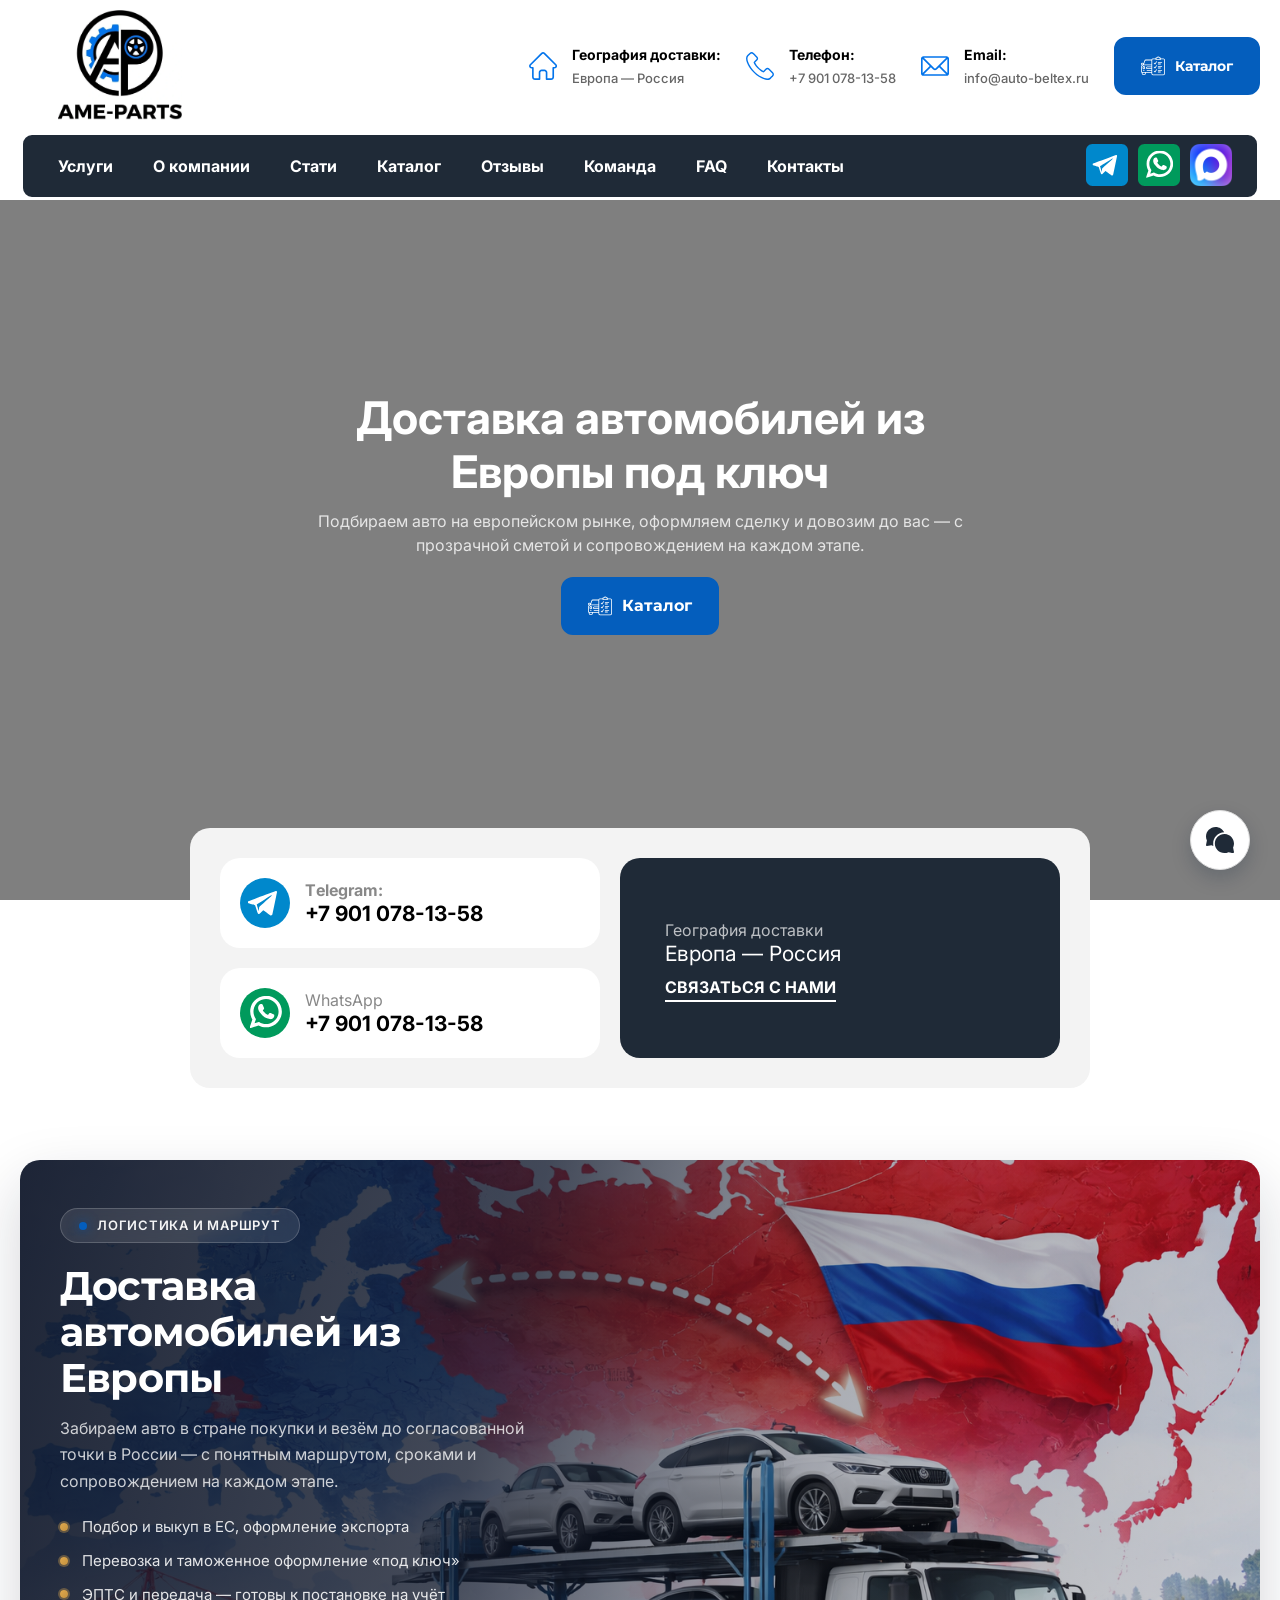
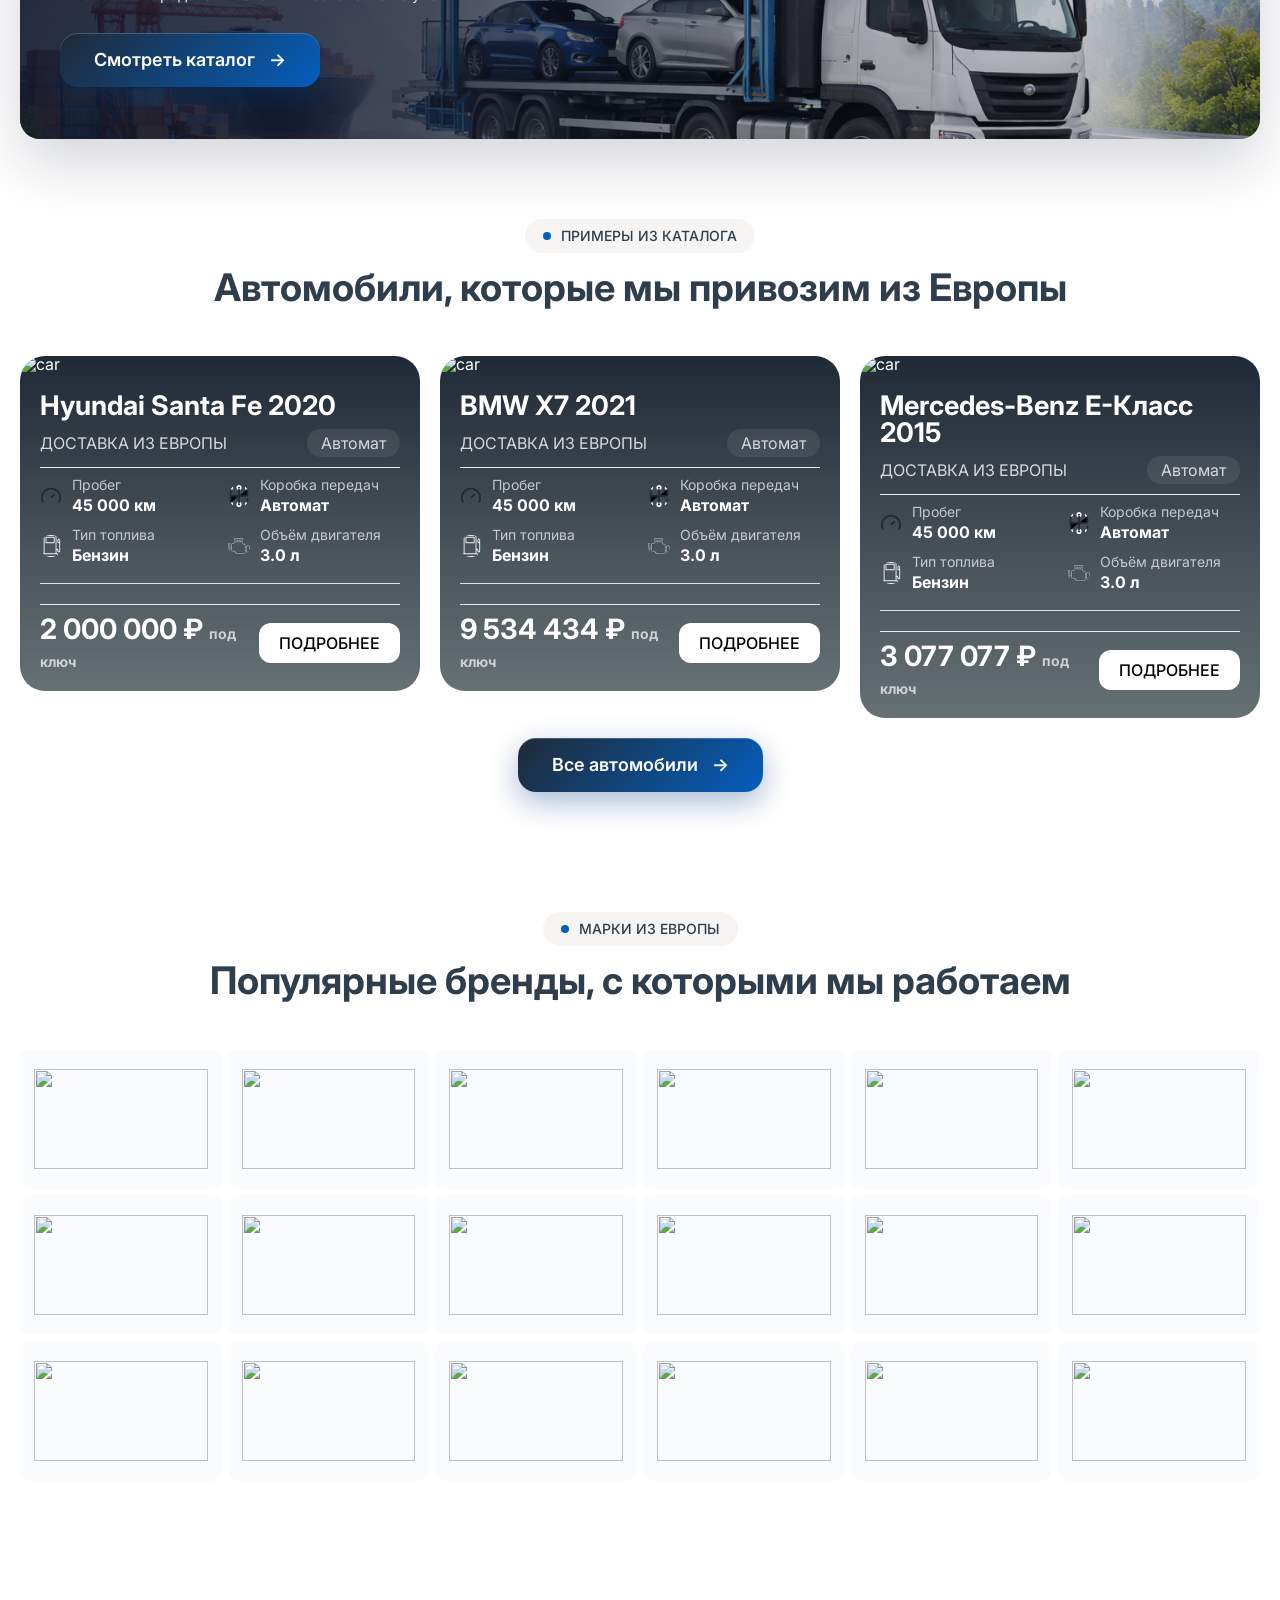
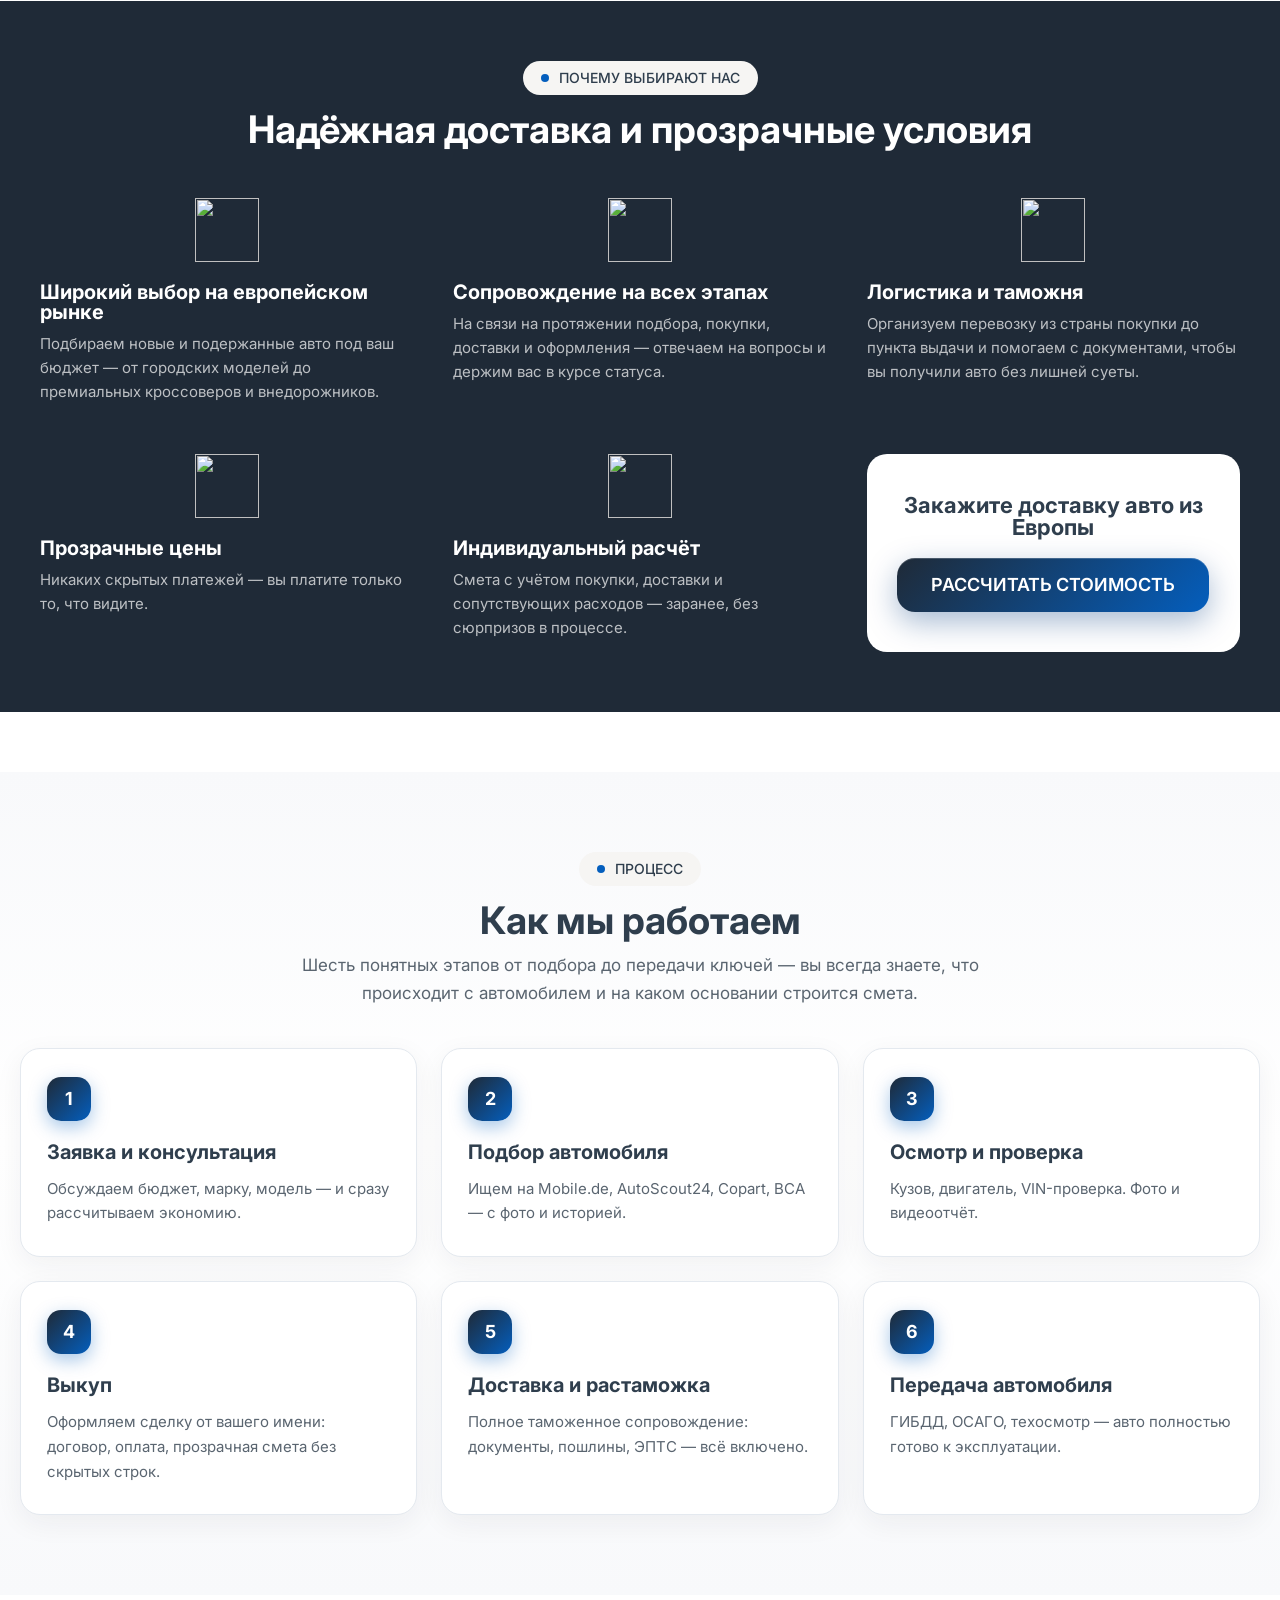
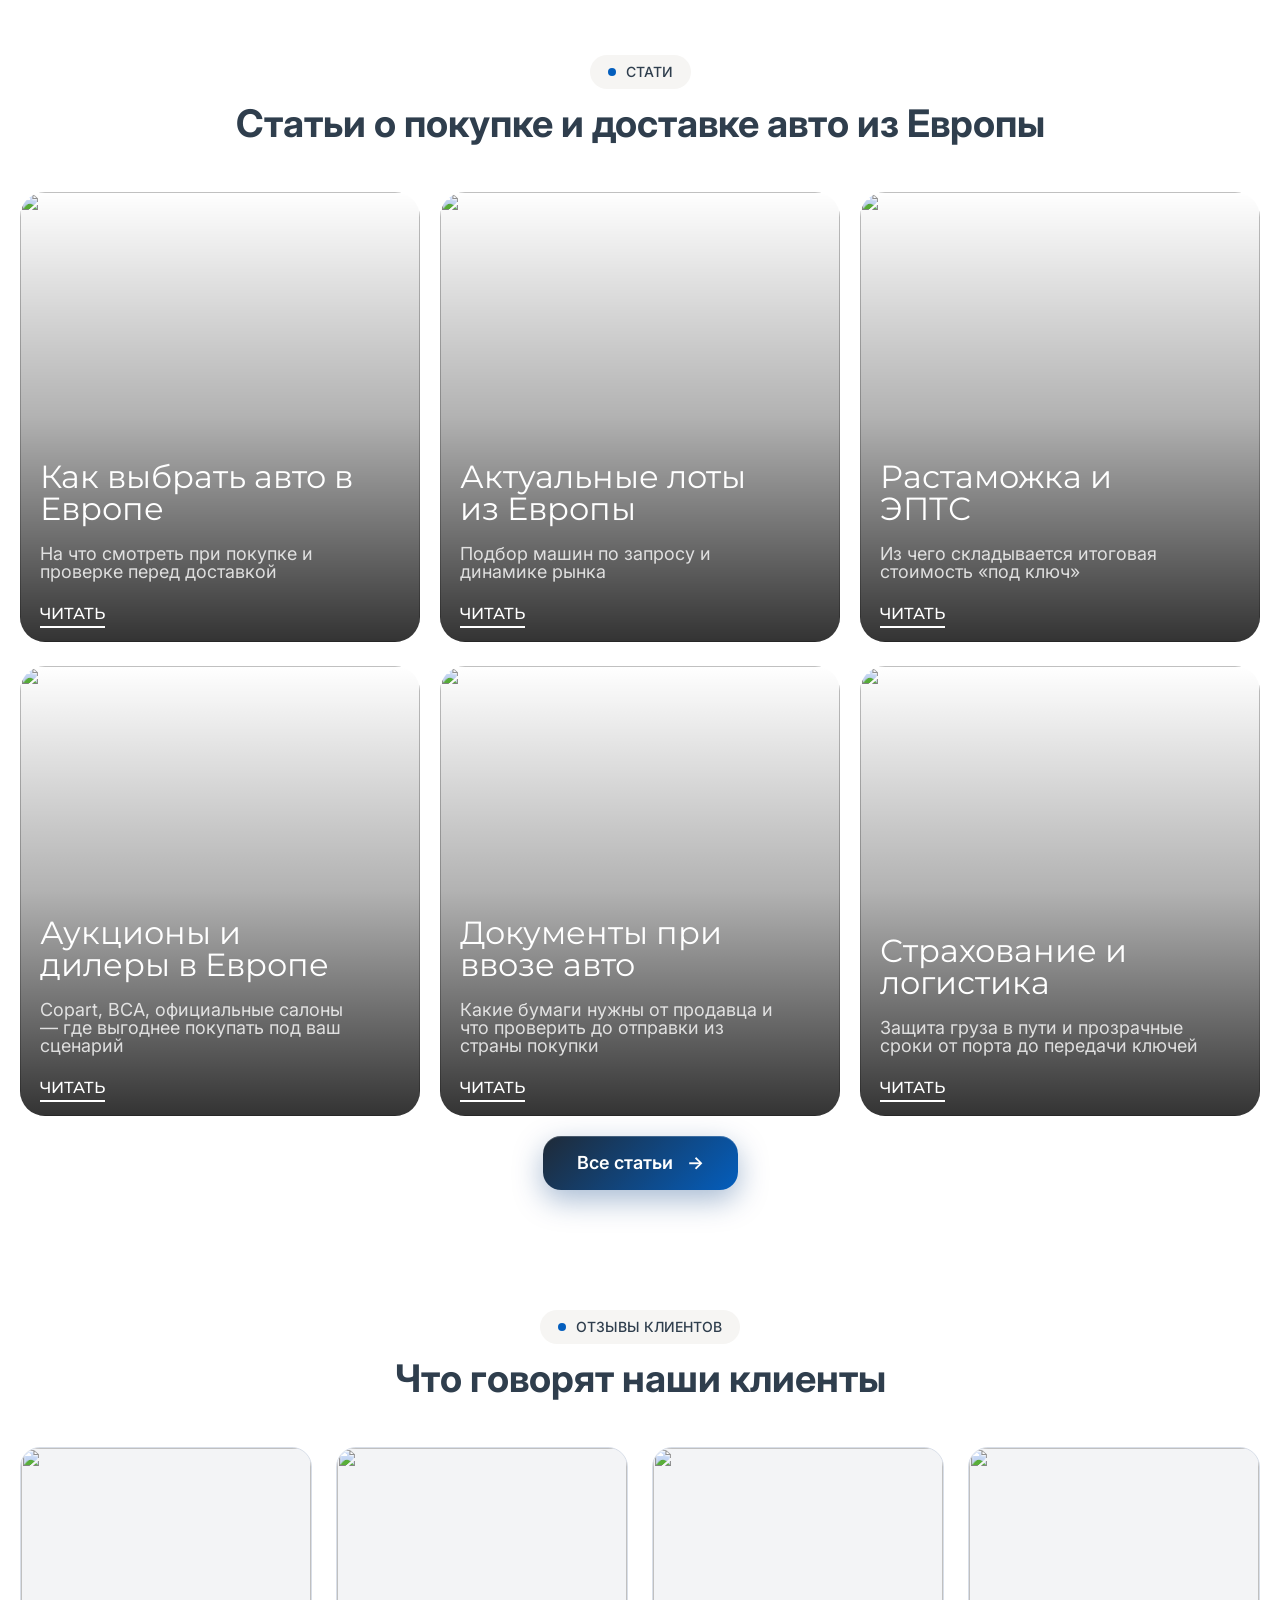
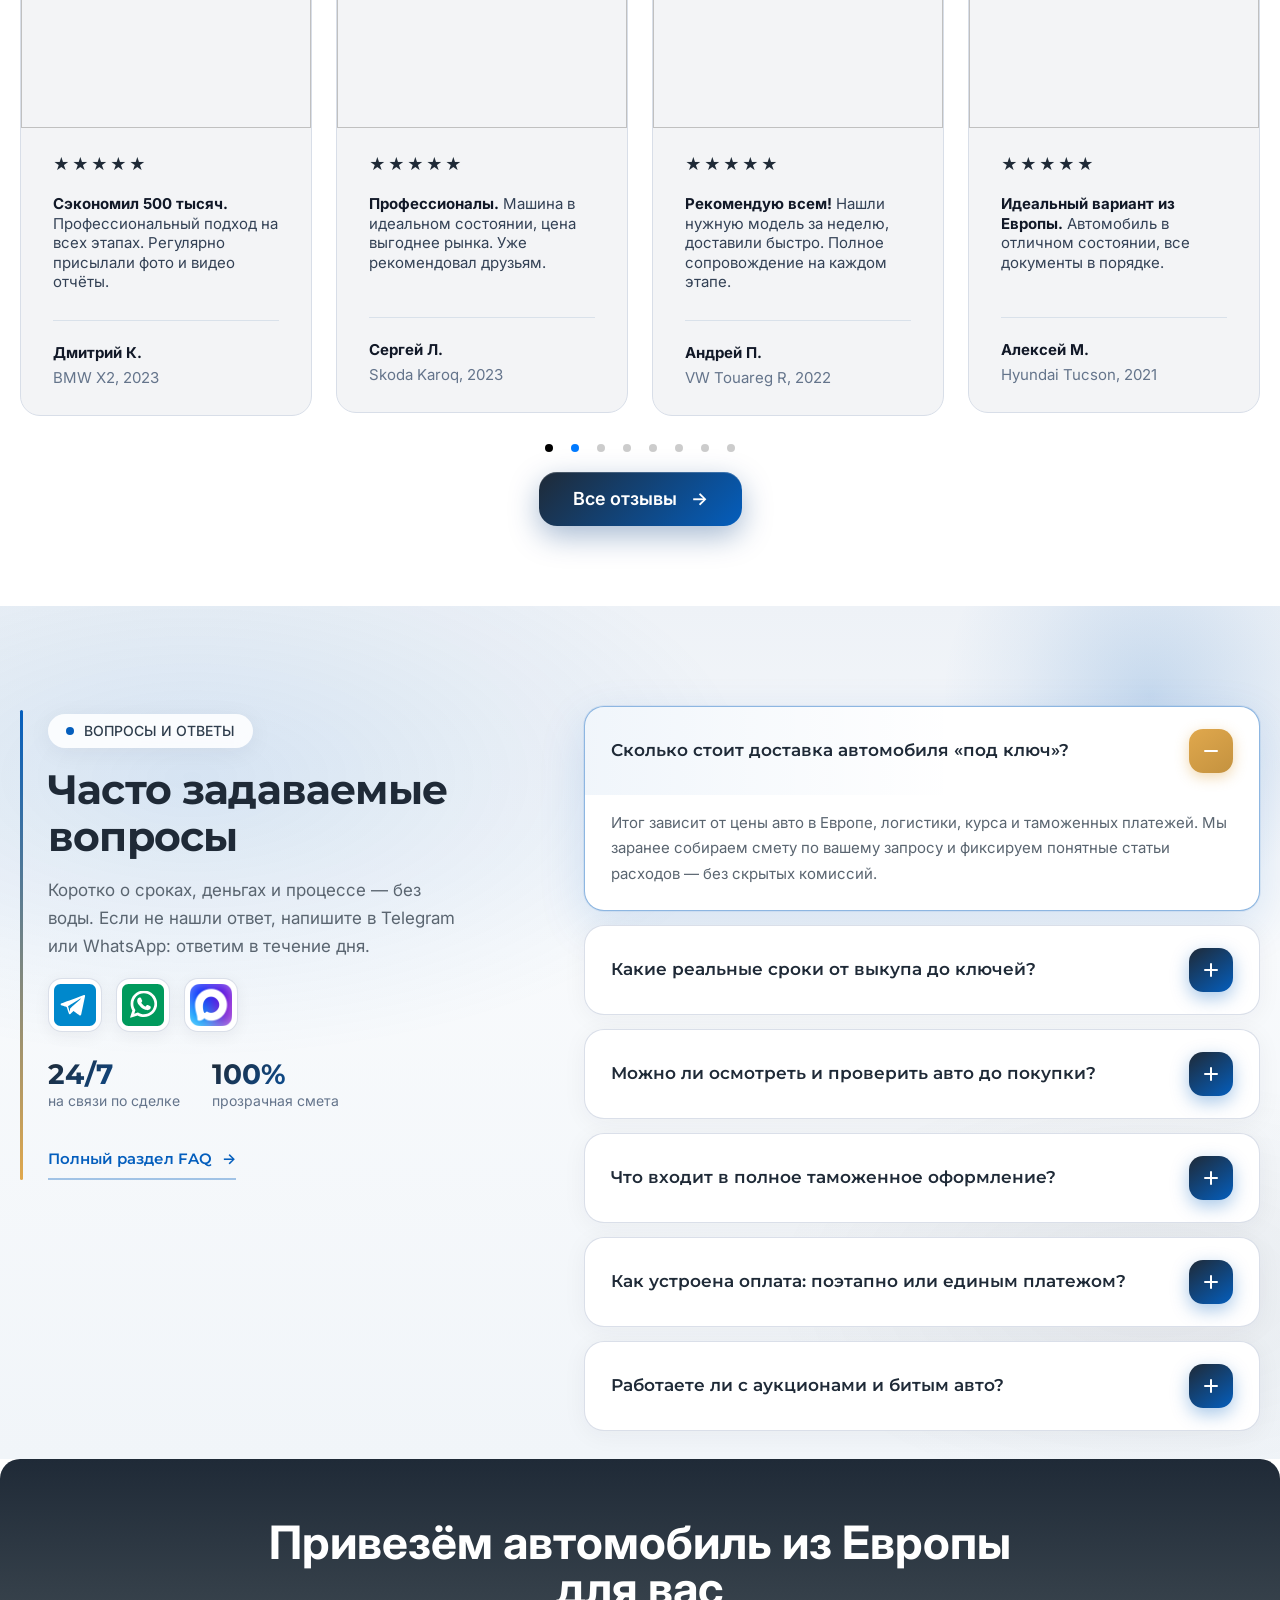
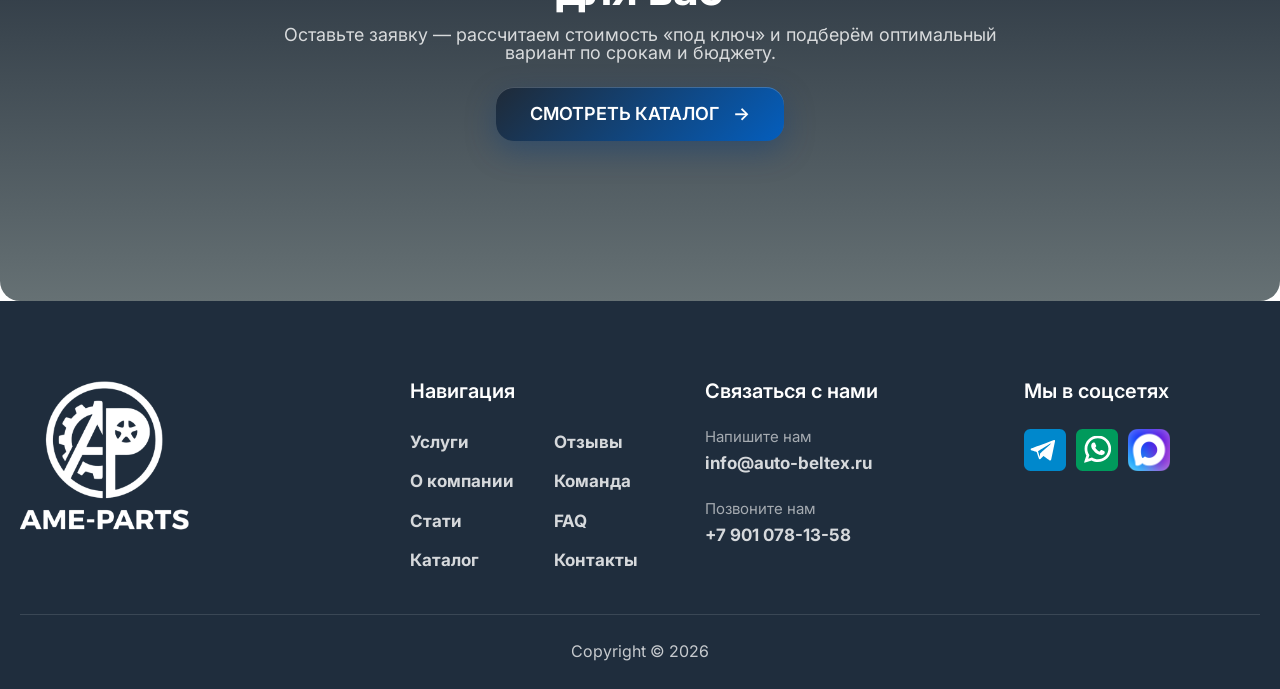
==== commit c8f71eb8: "new" ====
--- a/index.html
+++ b/index.html
@@ -1293,7 +1293,7 @@
       <section class="blog">
         <div class="container">
           <div class="section-head">
-            <span class="section-label"> <i></i> БЛОГ </span>
+            <span class="section-label"> <i></i> Стати </span>
             <h2>Статьи о покупке и доставке авто из Европы</h2>
           </div>
           <div class="swiper blog-slider">
--- a/assests/css/style.css
+++ b/assests/css/style.css
@@ -908,6 +908,9 @@
   position: relative;
   z-index: 1;
 }
+.faq-premium__grid.faq-inner{
+  grid-template-columns: 1fr;
+}
 
 .faq-premium__grid {
   display: grid;
@@ -1798,7 +1801,11 @@
     grid-template-columns: repeat(2, 1fr);
   }
 }
-
+.reviws-grid{
+  display: grid;
+  grid-template-columns: repeat(3, 1fr);
+  gap: 30px;
+}
 @media (max-width: 575px) {
   .how-we-work {
     padding: 60px 0;
@@ -1814,7 +1821,12 @@
 }
 
 .blog {
-  padding: 80px 0;
+  padding: 60px 0;
+}
+.cars-grid{
+  display: grid;
+  grid-template-columns: repeat(3, 1fr);
+  gap: 30px;
 }
 
 .blog-card {
@@ -2211,4 +2223,845 @@
     right: 12px;
     bottom: 12px;
   }
+}
+
+.breadcrumb {
+  padding-top: 260px;
+  font-size: 14px;
+  color: #00000073;
+  font-weight: bold;
+}
+.breadcrumb span {
+  margin: 0 4px;
+}
+.breadcrumb a {
+  text-decoration: underline;
+  color: var(--blue-dark2);
+}
+
+.services {
+  padding: 60px 0;
+}
+
+
+
+/* GRID */
+.services-grid {
+  display: grid;
+  grid-template-columns: repeat(2, 1fr);
+  gap: 25px;
+}
+
+/* CARD */
+.service-card {
+  position: relative;
+  background: #fcfcfc;
+  border-radius: var(--br);
+  padding: 35px;
+  overflow: hidden;
+  box-shadow: rgba(100, 100, 111, 0.2) 0px 7px 29px 0px;
+  min-height: 380px;
+  border-style: solid;
+  border-width: 2px 2px 2px 2px;
+  border-color: #f9f9f9;
+  display: flex;
+  justify-content: space-between;
+}
+
+/* CONTENT */
+.service-content {
+  max-width: 60%;
+  z-index: 2;
+}
+
+.service-content h4 {
+  font-size: 22px;
+  margin-bottom: 15px;
+}
+
+.service-content p,
+.service-content li {
+  color: #666;
+  font-size: 15px;
+  line-height: 1.6;
+}
+
+.service-content ul {
+  padding-left: 15px;
+  margin-bottom: 15px;
+}
+
+.service-link {
+  display: inline-block;
+  margin-top: 15px;
+  color: var(--blue-dark);
+  font-weight: 600;
+  text-decoration: none;
+}
+
+/* IMAGE */
+.service-image {
+  position: absolute;
+  right: -40px;
+  bottom: -10px;
+  width: 60%;
+  transition: 0.4s ease;
+}
+
+.service-image img {
+  width: 100%;
+  object-fit: contain;
+}
+
+/* 🔥 HOVER EFFECT */
+.service-card:hover .service-image {
+  transform: scale(1.1) translateX(-10px);
+}
+
+
+
+@media (max-width: 992px) {
+  .service-image {
+    position: absolute;
+    right: 0;
+    bottom: -10px;
+    width: 65%;
+    transition: 0.4s ease;
+  }
+  .service-content p,
+  .service-content li {
+    color: #666;
+    font-size: 15px;
+    line-height: 1.6;
+    max-width: 495px;
+  }
+
+  .services-grid {
+    grid-template-columns: 1fr;
+  }
+
+
+  .service-content {
+    max-width: 100%;
+  }
+}
+
+
+
+.icon svg {
+  width: 22px;
+  height: 22px;
+}
+.icon svg path,
+.icon svg {
+  stroke: var(--blue-dark);
+}
+
+.filter-section {
+  padding: 40px 0;
+}
+
+/* BOX */
+.filter-box {
+  background: #ffffff;
+  border-radius: 20px;
+  padding: 30px;
+  border: 1px solid #eef1f5;
+  box-shadow: 0 15px 40px rgba(0, 0, 0, 0.06);
+}
+
+/* GRID */
+.filter-grid {
+  display: grid;
+  grid-template-columns: repeat(4, 1fr);
+  gap: 20px;
+}
+
+/* DIVIDER */
+.divider {
+  grid-column: span 4;
+  height: 1px;
+  background: #e6ebf2;
+  margin: 10px 0;
+}
+
+/* FORM GROUP */
+.form-group {
+  display: flex;
+  flex-direction: column;
+  gap: 6px;
+}
+
+/* LABEL */
+.form-group label {
+  display: flex;
+  align-items: center;
+  gap: 8px;
+
+  font-size: 12px;
+  color: #6b7a8d;
+  text-transform: uppercase;
+  letter-spacing: 0.05em;
+}
+
+/* ICON */
+.form-group .icon {
+  width: 18px;
+  height: 18px;
+
+  display: flex;
+  align-items: center;
+  justify-content: center;
+
+  color: #22c55e;
+}
+
+.form-group .icon svg {
+  width: 18px;
+  height: 18px;
+  stroke: var(--blue-dark);
+}
+.form-group .icon svg path {
+  stroke: var(--blue-dark);
+}
+/* INPUT + SELECT */
+.form-group select,
+.form-group input {
+  height: 48px;
+  border-radius: 12px;
+  border: 1px solid #e5e9f2;
+  padding: 0 14px;
+  font-size: 15px;
+  background: #f8fafc;
+  transition: all 0.25s ease;
+}
+.filter-section button svg {
+  width: 16px;
+  height: 16px;
+}
+.filter-section button {
+  display: flex;
+  align-items: center;
+  justify-content: center;
+  gap: 5px;
+}
+/* PLACEHOLDER */
+
+/* FOCUS */
+.form-group select:focus,
+.form-group input:focus {
+  border-color: #04387f;
+  background: #ffffff;
+  outline: none;
+  box-shadow: 0 0 0 3px rgba(4, 56, 127, 0.08);
+}
+
+/* HOVER */
+.form-group select:hover,
+.form-group input:hover {
+  border-color: #cfd6e2;
+}
+
+/* ACTIONS */
+.filter-actions {
+  grid-column: span 4;
+  display: flex;
+  justify-content: flex-end;
+  gap: 12px;
+  margin-top: 10px;
+}
+
+/* SEARCH BUTTON */
+.btn-search {
+  background: #04387f;
+  color: #fff;
+  border: none;
+  padding: 12px 28px;
+  border-radius: 30px;
+  font-weight: 600;
+  font-size: 15px;
+  cursor: pointer;
+  transition: all 0.3s ease;
+}
+
+/* SEARCH HOVER */
+.btn-search:hover {
+  background: #032c65;
+}
+
+/* RESET BUTTON */
+.btn-reset {
+  background: transparent;
+  border: 1px solid #e5e9f2;
+  padding: 12px 22px;
+  border-radius: 30px;
+  cursor: pointer;
+  font-size: 14px;
+  color: #6b7280;
+  transition: all 0.25s ease;
+}
+
+/* RESET HOVER */
+.btn-reset:hover {
+  border-color: #04387f;
+  color: #04387f;
+  background: #f1f5ff;
+}
+
+.icon {
+  display: flex;
+  align-items: center;
+  justify-content: center;
+
+  color: #6b7a8d;
+}
+
+.icon svg {
+  width: 18px;
+  height: 18px;
+  stroke: currentColor;
+  transition: 0.2s;
+}
+
+
+@media (max-width: 1024px) {
+  .filter-grid {
+    grid-template-columns: repeat(2, 1fr);
+  }
+
+  .divider {
+    grid-column: span 2;
+  }
+
+  .filter-actions {
+    grid-column: span 2;
+  }
+}
+
+@media (max-width: 600px) {
+  .filter-grid {
+    grid-template-columns: 1fr;
+  }
+
+  .divider {
+    grid-column: span 1;
+  }
+
+  .filter-actions {
+    grid-column: span 1;
+    flex-direction: column;
+  }
+
+  .btn-search,
+  .btn-reset {
+    width: 100%;
+  }
+}
+
+
+@media screen and (min-width: 992px) {
+  .services_detail_content :is(h2, h3) {
+    font-size: 36px;
+  }
+}
+
+
+.Tabs_button__F1b7d:focus-visible {
+  color: #121214;
+}
+
+.Tabs_button__F1b7d:focus-visible .Tabs_wrapper__2b_4x > :first-child {
+  color: #4f4e57;
+  background-color: #dae3e3;
+}
+
+.Tabs_button__F1b7d:focus-visible .Tabs_wrapper__2b_4x > :nth-child(2) {
+  color: var(--color-green);
+  background-color: #eaedf6;
+}
+
+@supports not selector(:focus-visible) {
+}
+
+.switch:has(.circle:checked) {
+  background: var(--color-offwhite);
+}
+
+.switch:has(.circle:checked) > .sun {
+  opacity: 1;
+}
+
+.switch:has(.circle:checked) > .moon {
+  opacity: 0;
+}
+.mapboxgl-ctrl button:not(:disabled):hover {
+  background-color: rgb(0 0 0/5%);
+}
+
+.mapboxgl-ctrl-group button:focus:focus-visible {
+  box-shadow: 0 0 2px 2px #0096ff;
+}
+
+.mapboxgl-ctrl-group button:focus:not(:focus-visible) {
+  box-shadow: none;
+}
+
+.mapboxgl-ctrl button:not(:disabled):hover {
+  background-color: rgb(0 0 0/5%);
+}
+
+.mapboxgl-ctrl-group button:focus:focus-visible {
+  box-shadow: 0 0 2px 2px #0096ff;
+}
+
+.mapboxgl-ctrl-group button:focus:not(:focus-visible) {
+  box-shadow: none;
+}
+/* Right Card - Contact Center */
+
+.text-styles ul li::marker {
+  color: #92b33d;
+}
+
+.page-catalog2-main-list-item-ava-list:focus-visible {
+  outline: none;
+}
+
+.quote-form-submit:hover:not(:disabled) svg {
+  transform: translateX(4px);
+}
+
+.mapboxgl-ctrl button:not(:disabled):hover {
+  background-color: rgb(0 0 0/5%);
+}
+
+.mapboxgl-ctrl-group button:focus:focus-visible {
+  box-shadow: 0 0 2px 2px #0096ff;
+}
+
+.mapboxgl-ctrl-group button:focus:not(:focus-visible) {
+  box-shadow: none;
+}
+
+.phone-input:has(input:focus) {
+  border-color: #006525;
+}
+.news-detail {
+  padding: 60px 0;
+  position: relative;
+}
+
+.news-detail__container {
+  display: grid;
+  grid-template-columns: 1fr 460px;
+  gap: 60px;
+}
+
+/* TITLE */
+
+.news-detail__title {
+  font-size: 32px;
+  font-weight: 400;
+  margin-bottom: 24px;
+}
+.news-detail__content-area.servicesinner {
+  border-top: 1px solid #e6e6e6;
+  padding-top: 40px;
+}
+/* CONTENT */
+
+.news-detail__content-area {
+  display: flex;
+  flex-direction: column;
+  gap: 20px;
+}
+
+.news-detail__content-area p {
+  font-size: 16px;
+  line-height: 24px;
+}
+ a{
+  font-weight: bold;
+  color: #000
+ }
+/* BUTTON */
+
+.news-detail__btn {
+  display: inline-block;
+  background: var(--blue-dark);
+  color: #fff;
+  padding: 14px 32px;
+  border-radius: 40px;
+  font-weight: 600;
+  text-decoration: none;
+  width: fit-content;
+  border: 2px solid var(--blue-dark);
+  transition: 0.4s ease;
+}
+.news-detail__btn:hover {
+  background-color: #fff;
+  color: var(--blue-dark);
+}
+/* IMAGE */
+
+/* NAVIGATION */
+
+.news-navigation {
+  border-top: 1px solid #e6e6e6;
+  display: flex;
+  justify-content: space-between;
+  padding-top: 20px;
+  margin-top: 40px;
+}
+
+.news-navigation__container {
+  display: flex;
+  flex-direction: column;
+}
+.news-navigation__container p {
+  font-size: 12px;
+  opacity: 0.7;
+}
+.news-navigation__link {
+  font-weight: 500;
+  margin-bottom: 10px;
+}
+
+.news-navigation__link_right {
+  text-align: right;
+}
+
+/* SUBSCRIBE */
+
+.news-subscribe {
+  background: #f4f4f4;
+  padding: 40px;
+  border-radius: 10px;
+}
+
+.news-subscribe__title {
+  font-size: 26px;
+  font-weight: 400;
+  margin-bottom: 22px;
+}
+
+.news-subscribe__subtitle {
+  margin-bottom: 24px;
+  font-size: 16px;
+  opacity: 0.7;
+}
+
+.form-group {
+  margin-bottom: 20px;
+}
+
+.form-group label {
+  display: block;
+  font-size: 14px;
+  color: #6d6d6d;
+  margin-bottom: 6px;
+}
+
+.form-group input {
+  width: 100%;
+  padding: 14px 24px;
+  border-radius: 40px;
+  border: 1px solid transparent;
+}
+
+.checkbox-group {
+  display: flex;
+  flex-direction: column;
+  gap: 14px;
+  margin: 20px 0;
+  font-size: 13px;
+}
+.news-subscribe__btn {
+  width: 100%;
+  padding: 16px;
+  border-radius: 40px;
+  font-weight: 600;
+}
+
+
+@media (max-width: 992px) {
+  .news-detail__container {
+    grid-template-columns: 1fr;
+  }
+}
+@media (max-width: 768px) {
+  .news-navigation{
+    display: none;
+  }
+  .news-subscribe {
+    background: #f4f4f4;
+    padding: 40px 20px;
+    border-radius: 10px;
+}
+  .news-detail__title {
+    font-size: 26px;
+  }
+}
+
+.news-detail {
+  padding: 60px 0;
+  position: relative;
+}
+
+.news-detail__container {
+  display: grid;
+  grid-template-columns: 1fr 460px;
+  gap: 60px;
+}
+
+/* TITLE */
+
+.news-detail__title {
+  font-size: 32px;
+  font-weight: 400;
+  margin-bottom: 24px;
+}
+
+.news-detail__content-date {
+  color: #999;
+  font-size: 14px;
+  margin-bottom: 24px;
+  padding-top: 24px;
+  border-top: 1px solid #e6e6e6;
+}
+/* CONTENT */
+
+.news-detail__content-area {
+  display: flex;
+  flex-direction: column;
+  gap: 20px;
+}
+
+.news-detail__content-area p {
+  font-size: 16px;
+  line-height: 24px;
+}
+
+/* BUTTON */
+
+.news-detail__btn {
+  display: inline-block;
+  background: var(--blue-dark);
+  color: #fff;
+  padding: 14px 32px;
+  border-radius: 40px;
+  font-weight: 600;
+  text-decoration: none;
+  width: fit-content;
+  border: 2px solid var(--blue-dark);
+  transition: 0.4s ease;
+}
+.news-detail__btn:hover {
+  background-color: #fff;
+  color: var(--blue-dark);
+}
+/* IMAGE */
+
+.news-detail__image img {
+  width: 100%;
+  border-radius: var(--br);
+  margin-top: 24px;
+}
+
+/* NAVIGATION */
+
+.news-navigation {
+  border-top: 1px solid #e6e6e6;
+  display: flex;
+  justify-content: space-between;
+  padding-top: 20px;
+  margin-top: 40px;
+}
+
+.news-navigation__container {
+  display: flex;
+  flex-direction: column;
+}
+.news-navigation__container p {
+  font-size: 12px;
+  opacity: 0.7;
+}
+.news-navigation__link {
+  font-weight: 500;
+  margin-bottom: 10px;
+}
+
+.news-navigation__link_right {
+  text-align: right;
+}
+
+/* SUBSCRIBE */
+
+.news-subscribe {
+  background: #f4f4f4;
+  padding: 40px;
+  border-radius: 10px;
+}
+
+.news-subscribe__title {
+  font-size: 26px;
+  font-weight: 400;
+  margin-bottom: 22px;
+}
+
+.news-subscribe__subtitle {
+  margin-bottom: 24px;
+  font-size: 16px;
+  opacity: 0.7;
+}
+
+.form-group {
+  margin-bottom: 20px;
+}
+
+.form-group label {
+  display: block;
+  font-size: 14px;
+  color: #6d6d6d;
+  margin-bottom: 6px;
+}
+
+.form-group input {
+  width: 100%;
+  padding: 14px 24px;
+  border-radius: 40px;
+  border: 1px solid transparent;
+}
+
+.checkbox-group {
+  display: flex;
+  flex-direction: column;
+  gap: 14px;
+  margin: 20px 0;
+  font-size: 13px;
+}
+.news-subscribe__btn {
+  width: 100%;
+  padding: 16px;
+  border-radius: 40px;
+  font-weight: 600;
+}
+
+
+
+@media (max-width: 992px) {
+  .news-detail__container {
+    grid-template-columns: 1fr;
+  }
+}
+@media (max-width: 768px) {
+  .news-navigation{
+    display: none;
+  }
+  .news-subscribe {
+    background: #f4f4f4;
+    padding: 40px 20px;
+    border-radius: 10px;
+}
+  .news-detail__title {
+    font-size: 26px;
+  }
+}
+
+.team {
+  padding: 100px 0;
+}
+
+.team-grid {
+  display: grid;
+  grid-template-columns: repeat(4, 1fr);
+  gap: 30px;
+}
+
+/* CARD */
+.team-card {
+  position: relative;
+  border-radius: 20px;
+  overflow: hidden;
+  cursor: pointer;
+}
+
+/* IMAGE */
+.team-img {
+  height: 420px;
+  overflow: hidden;
+}
+
+.team-img img {
+  width: 100%;
+  height: 100%;
+  object-fit: cover;
+  transition: 0.6s ease;
+}
+
+/* OVERLAY */
+.team-card::after {
+  content: "";
+  position: absolute;
+  inset: 0;
+  background: linear-gradient(
+    to top,
+    rgba(0,0,0,0.8),
+    rgba(0,0,0,0.3),
+    transparent
+  );
+  opacity: 0.9;
+  transition: 0.4s;
+}
+
+/* INFO */
+.team-info {
+  position: absolute;
+  bottom: 20px;
+  left: 20px;
+  z-index: 2;
+  color: #fff;
+  transform: translateY(10px);
+  transition: 0.4s;
+}
+
+.team-info h4 {
+  font-size: 20px;
+  margin-bottom: 5px;
+}
+
+.team-info p {
+  font-size: 14px;
+  opacity: 0.8;
+}
+
+/* 🔥 HOVER EFFECT */
+.team-card:hover img {
+  transform: scale(1.1);
+}
+
+.team-card:hover::after {
+  background: linear-gradient(
+    to top,
+    rgba(0,0,0,0.95),
+    rgba(0,0,0,0.4),
+    transparent
+  );
+}
+
+.team-card:hover .team-info {
+  transform: translateY(0);
+}
+
+/* RESPONSIVE */
+@media (max-width: 991px) {
+  .team-grid {
+    grid-template-columns: repeat(2, 1fr);
+  }
+}
+
+@media (max-width: 575px) {
+  .team-grid {
+    grid-template-columns: 1fr;
+  }
 }
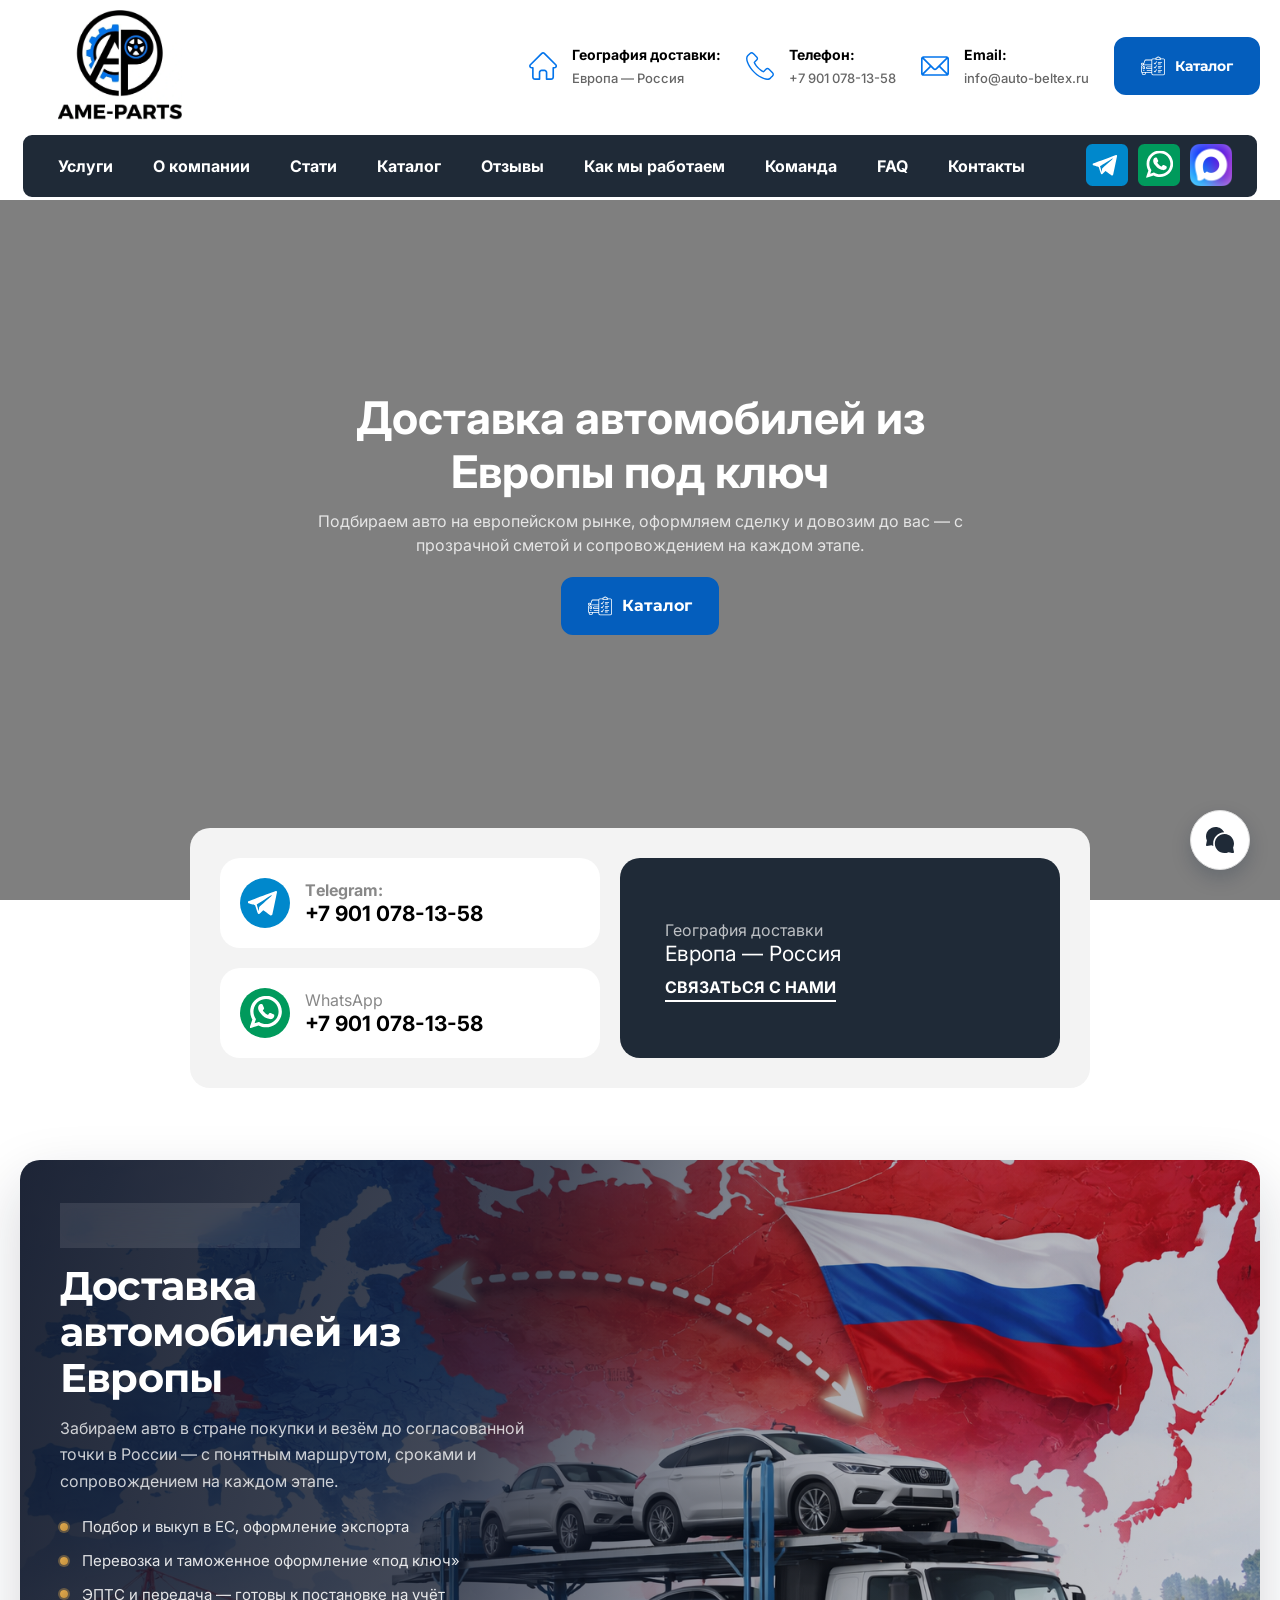
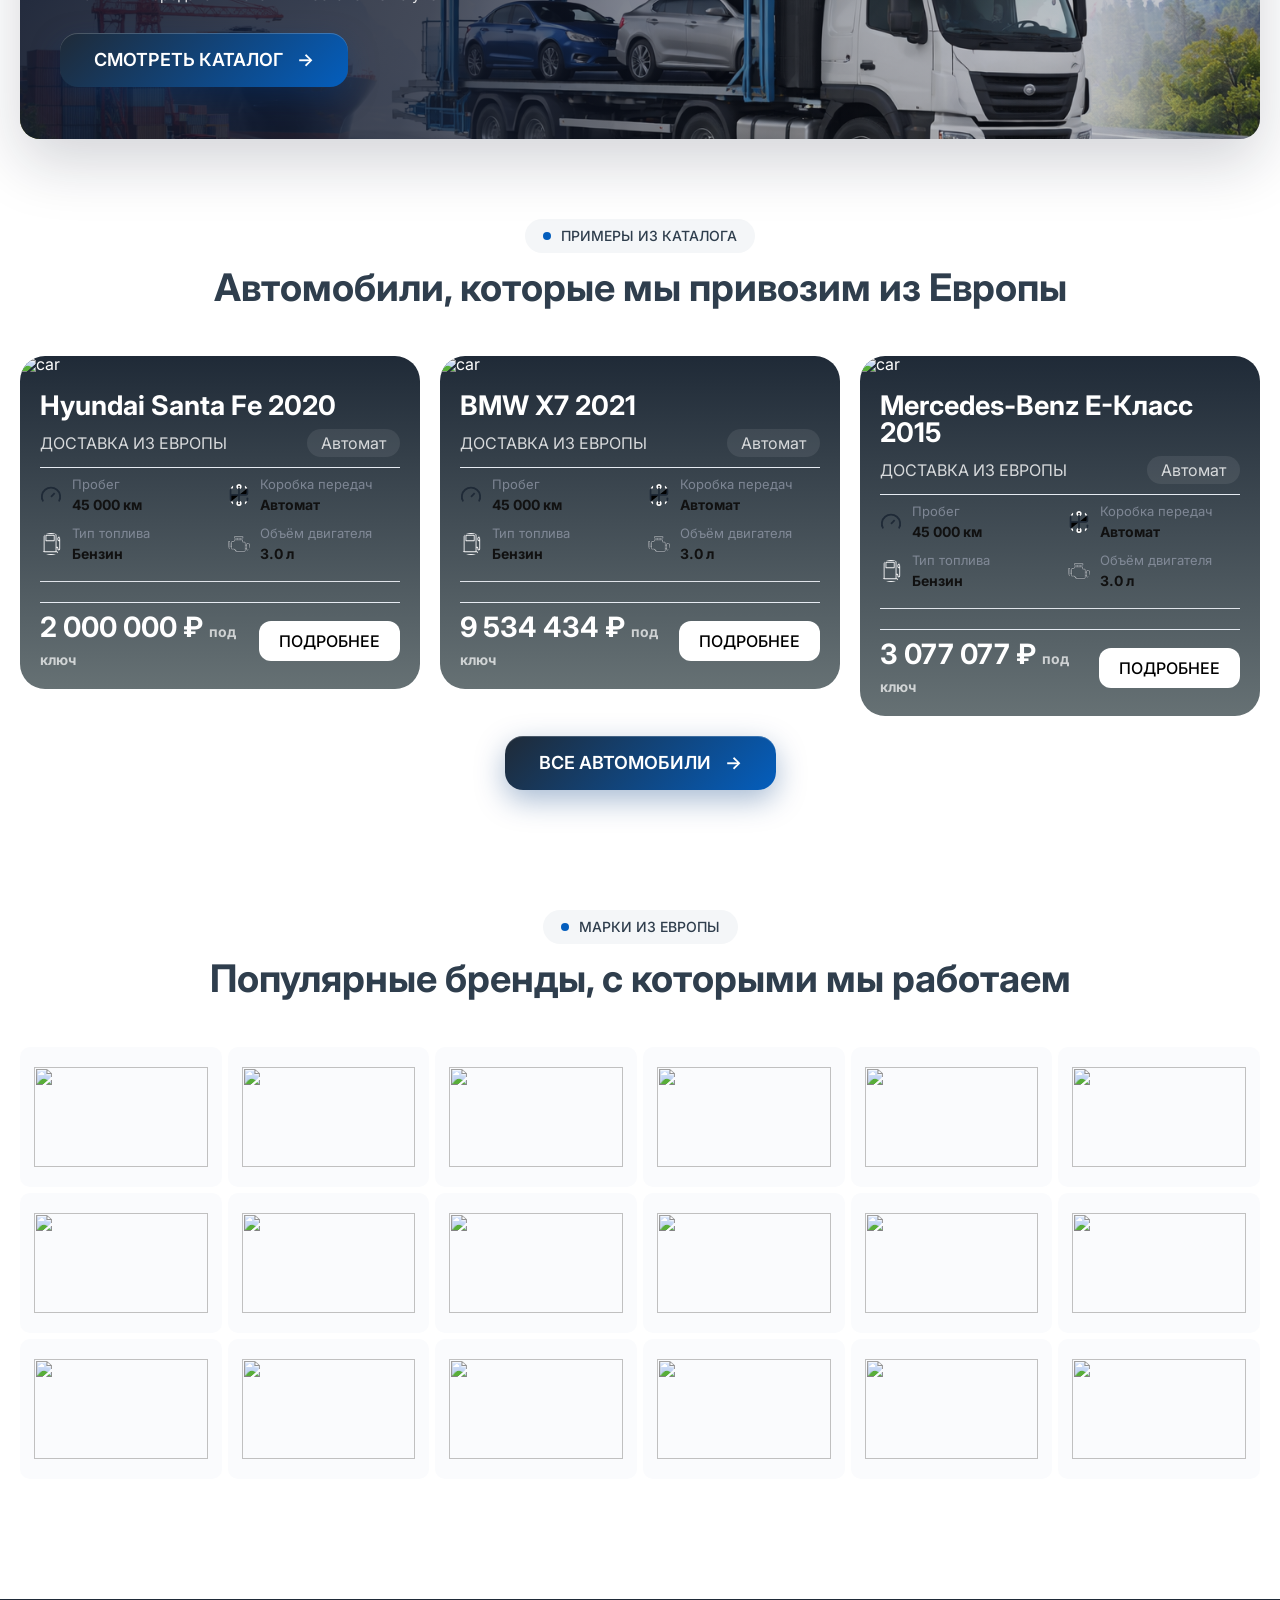
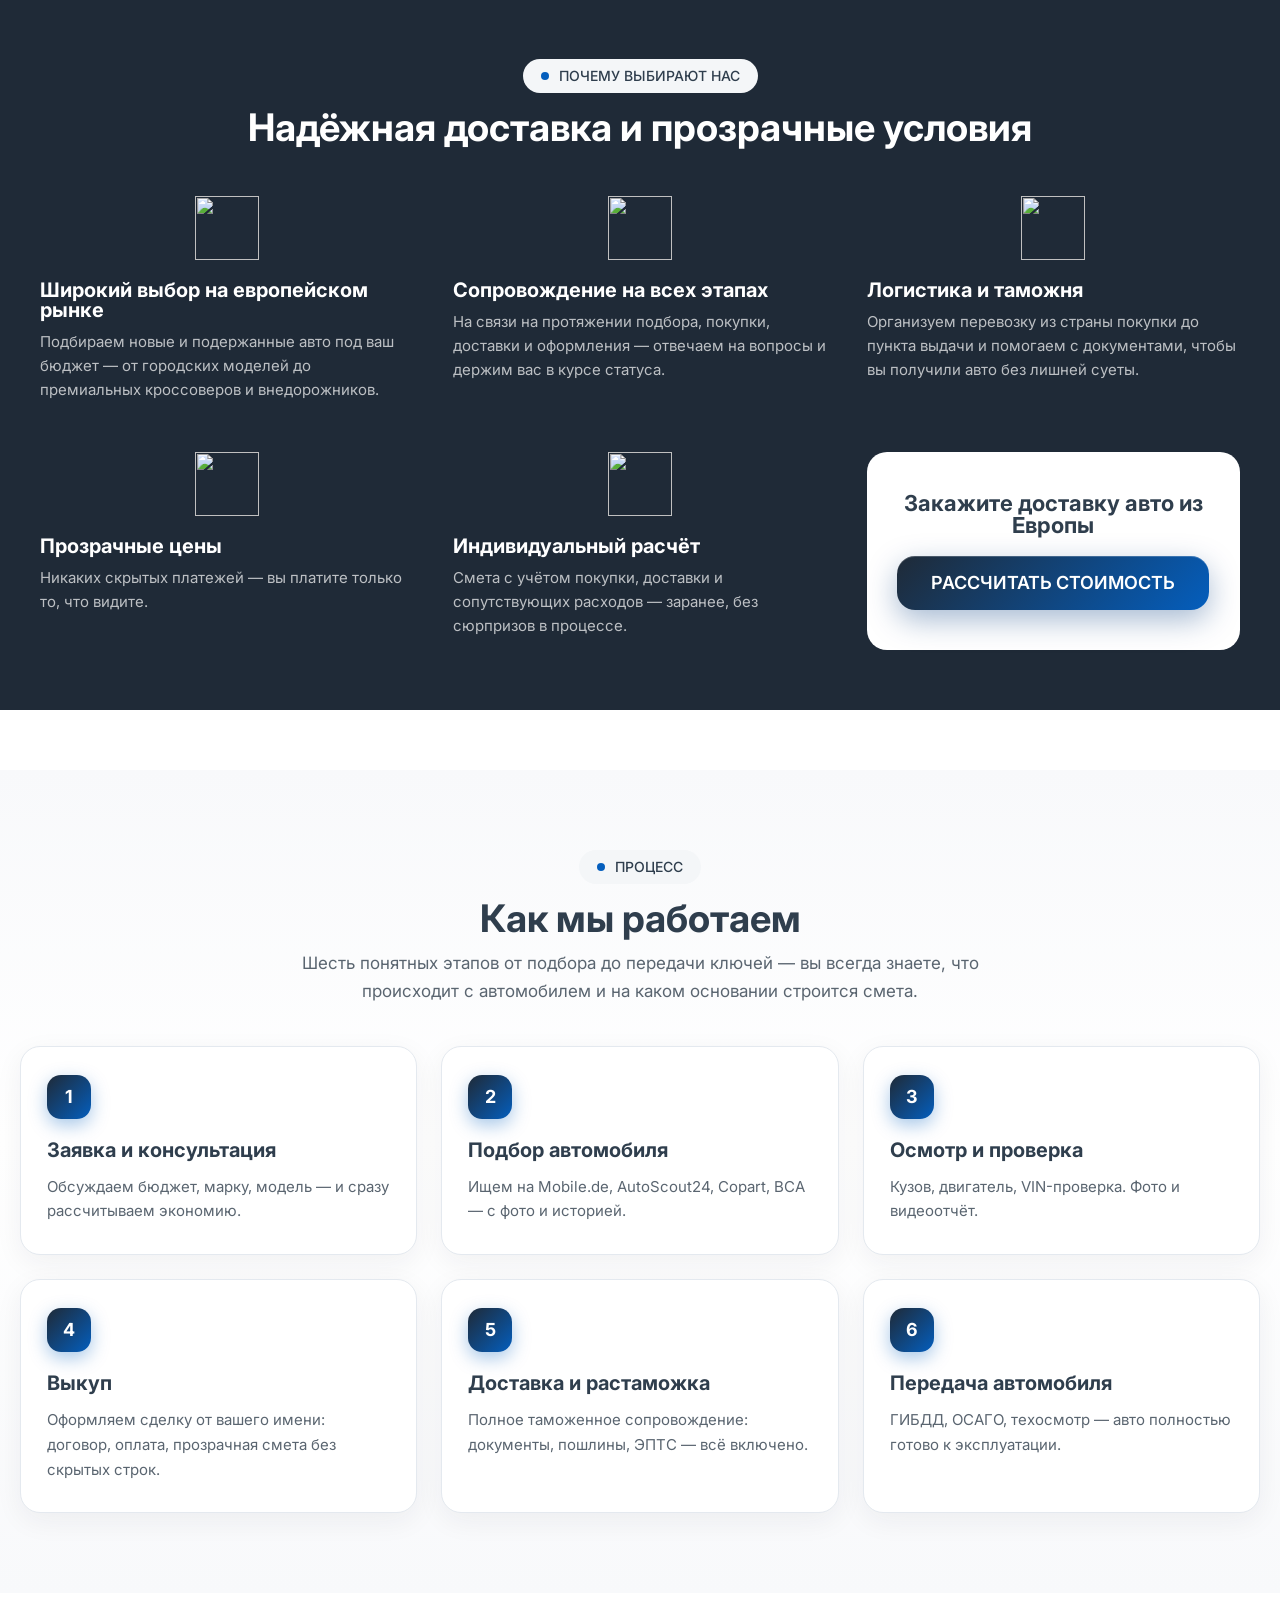
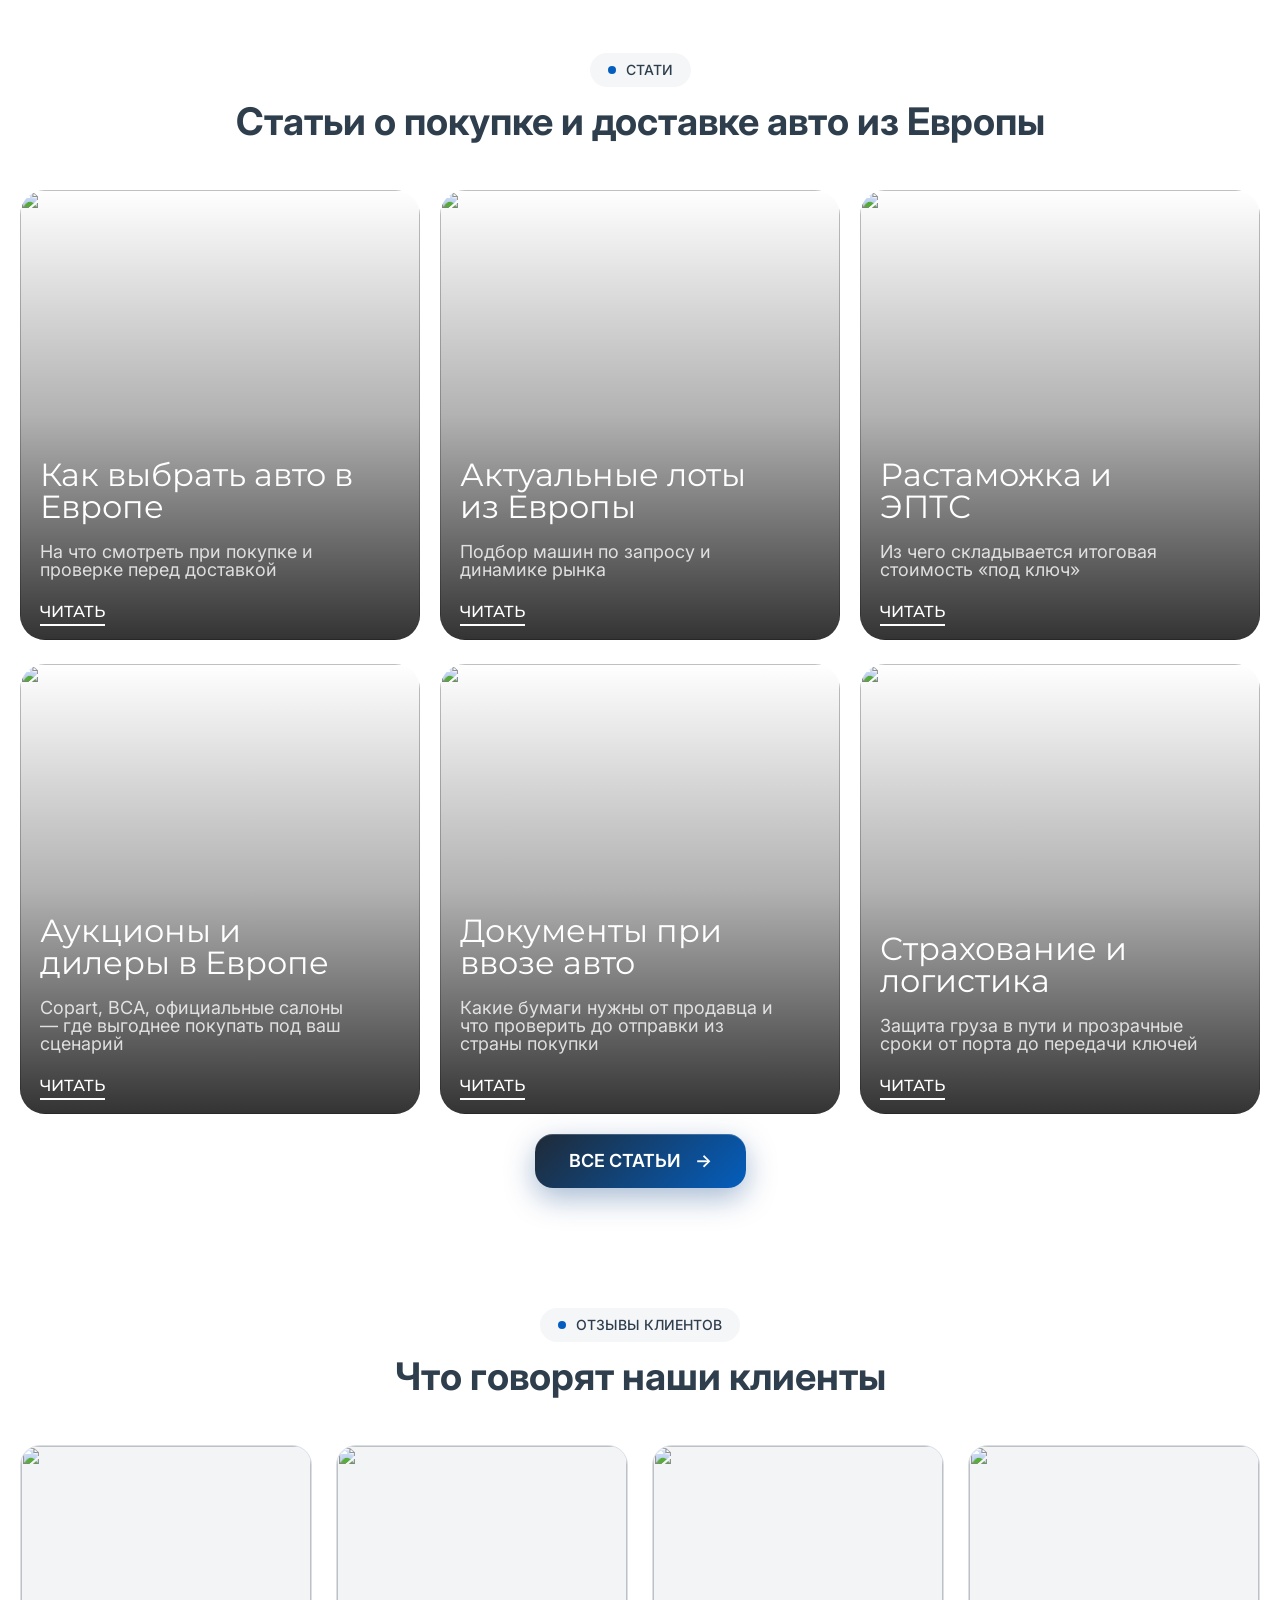
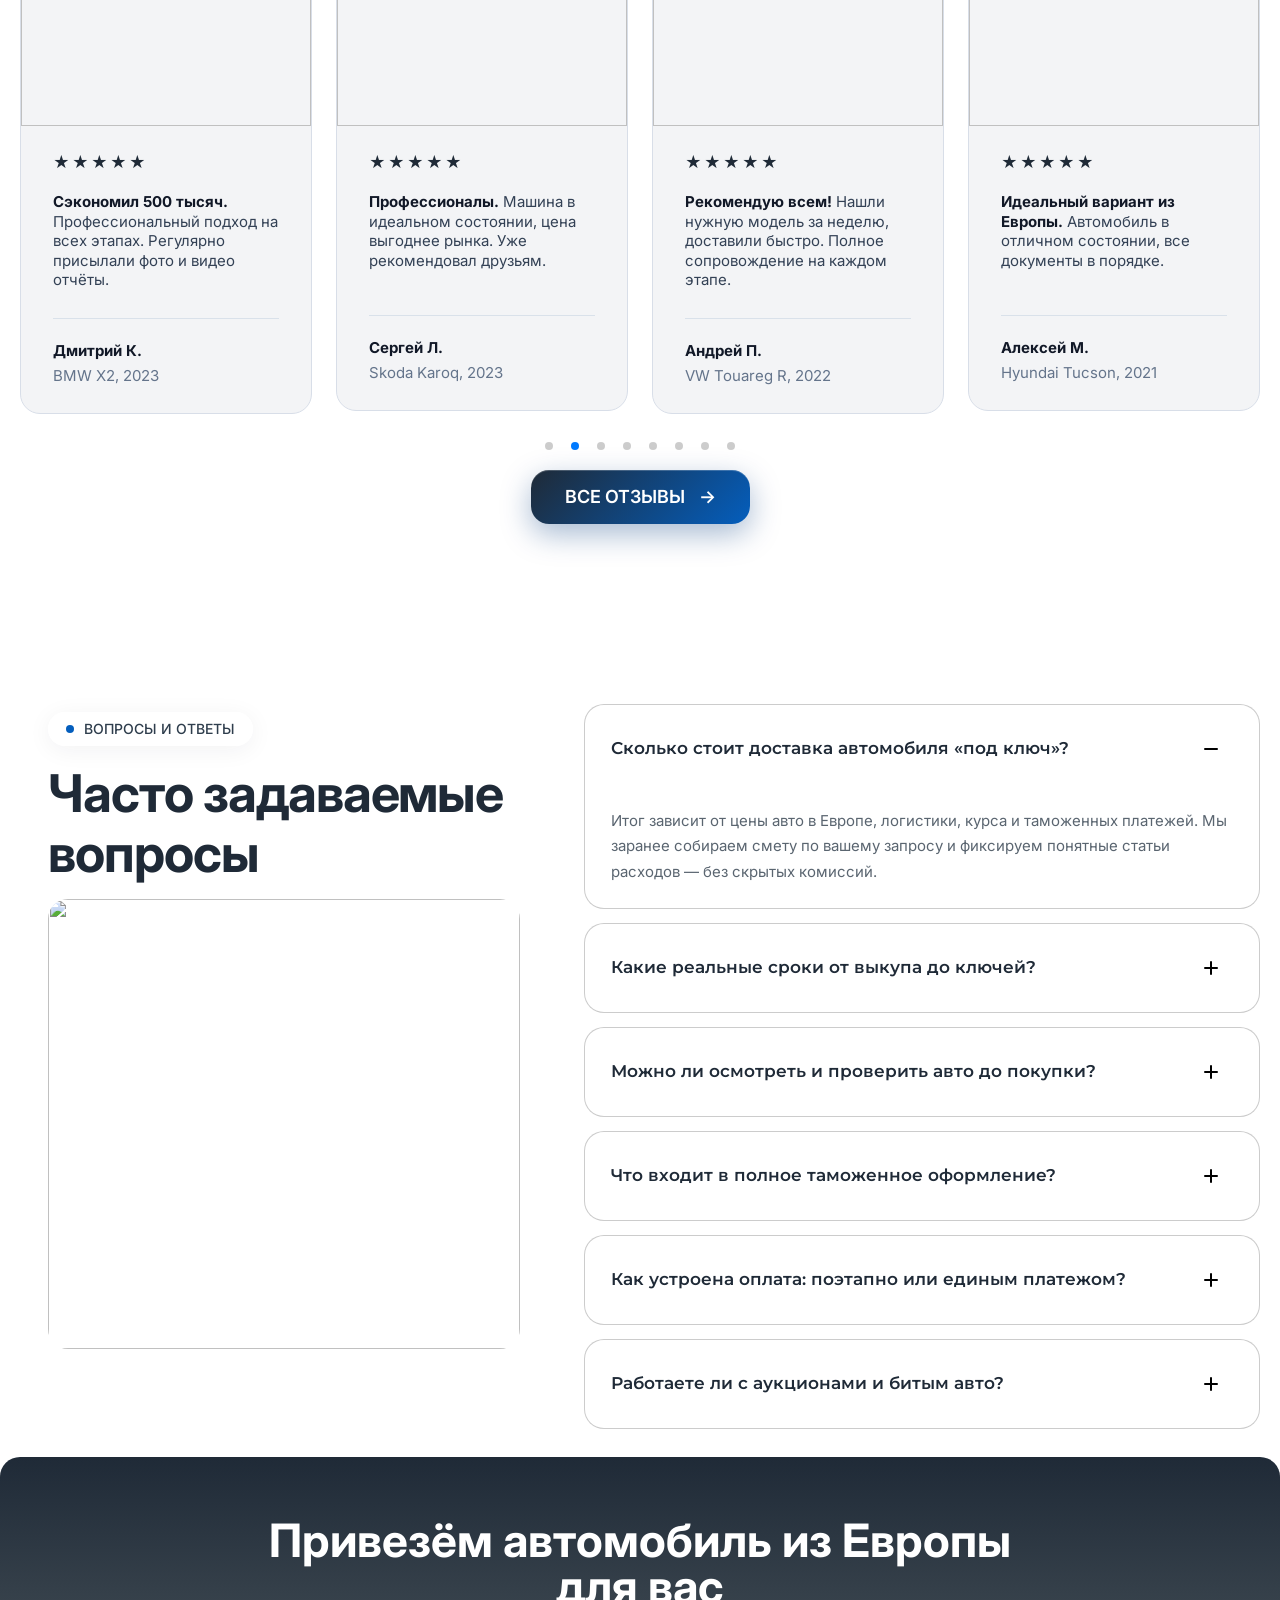
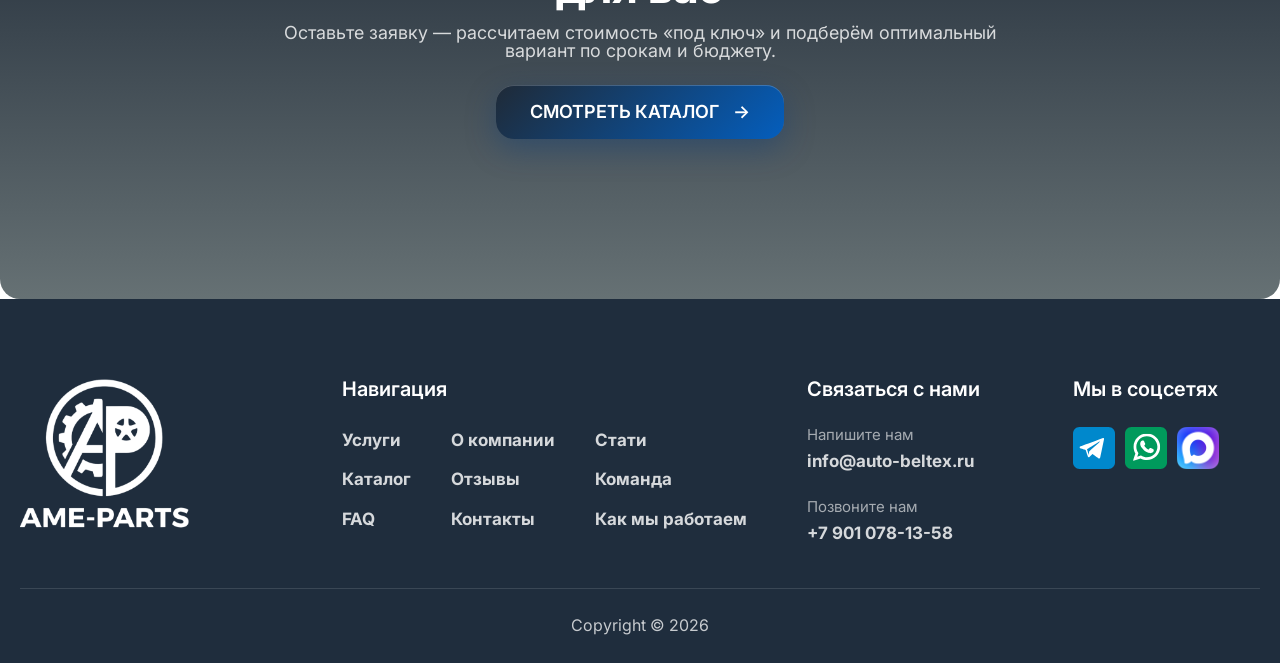
==== commit 2e9712d9: "new" ====
--- a/index.html
+++ b/index.html
@@ -21,6 +21,34 @@
     <title>AME-PARTS — доставка автомобилей из Европы</title>
   </head>
   <body>
+    <div class="modal-overlay" id="premiumModal">
+      <div class="modal-box">
+        <!-- LEFT IMAGE -->
+        <div class="modal-image">
+          <img
+            src="https://i.ytimg.com/vi/SnsiBG88f-M/maxresdefault.jpg"
+            alt=""
+          />
+        </div>
+
+        <!-- RIGHT FORM -->
+        <div class="modal-content">
+          <button class="modal-close" onclick="closeModal()">×</button>
+
+          <h3>Оставить заявку</h3>
+          <p>Заполните форму и мы свяжемся с вами в ближайшее время</p>
+
+          <form>
+            <input type="text" placeholder="Ваше имя" required />
+            <input type="tel" placeholder="Телефон" required />
+            <input type="email" placeholder="Email" />
+            <textarea placeholder="Комментарий"></textarea>
+
+            <button type="submit" class="btn-premium">Отправить заявку</button>
+          </form>
+        </div>
+      </div>
+    </div>
     <header>
       <div class="container">
         <div class="header-top">
@@ -143,6 +171,7 @@
               <li class="none"><a href="/blogs.html">Стати</a></li>
               <li><a href="/catalog.html">Каталог</a></li>
               <li><a href="/reviews.html">Отзывы</a></li>
+              <li><a href="/works.html">Как мы работаем</a></li>
               <li><a href="/team.html">Команда</a></li>
               <li><a href="/faq.html">FAQ</a></li>
               <li><a href="/contact.html">Контакты</a></li>
@@ -250,13 +279,11 @@
               <span class="delivery-map__label">
                 <i></i> ЛОГИСТИКА И МАРШРУТ
               </span>
-              <h2 id="delivery-map-title">
-                Доставка автомобилей из Европы
-              </h2>
+              <h2 id="delivery-map-title">Доставка автомобилей из Европы</h2>
               <p class="delivery-map__lead">
                 Забираем авто в стране покупки и везём до согласованной точки в
-                России — с понятным маршрутом, сроками и сопровождением на каждом
-                этапе.
+                России — с понятным маршрутом, сроками и сопровождением на
+                каждом этапе.
               </p>
               <ul class="delivery-map__list">
                 <li>Подбор и выкуп в ЕС, оформление экспорта</li>
@@ -437,7 +464,7 @@
 
                     <div class="car-bottom">
                       <p class="price">2 000 000 ₽ <span>под ключ</span></p>
-                      <a href="#" class="btn-car">ПОДРОБНЕЕ</a>
+                      <a href="/carinner.html" class="btn-car">ПОДРОБНЕЕ</a>
                     </div>
                   </div>
                 </div>
@@ -927,7 +954,7 @@
               </div>
             </div>
           </div>
-          <a href="/" class="btn-premium">
+          <a href="/catalog.html" class="btn-premium">
             <span>Все автомобили</span>
             <i class="btn-icon"> → </i>
           </a>
@@ -1191,8 +1218,8 @@
               </div>
               <h4>Логистика и таможня</h4>
               <p>
-                Организуем перевозку из страны покупки до пункта выдачи и помогаем
-                с документами, чтобы вы получили авто без лишней суеты.
+                Организуем перевозку из страны покупки до пункта выдачи и
+                помогаем с документами, чтобы вы получили авто без лишней суеты.
               </p>
             </div>
 
@@ -1228,7 +1255,7 @@
             <!-- CTA CARD -->
             <div class="why-cta">
               <h3>Закажите доставку авто из Европы</h3>
-              <a href="#" class="btn-premium">РАССЧИТАТЬ СТОИМОСТЬ</a>
+              <a href="#" onclick="openModal(); return false;" class="btn-premium">РАССЧИТАТЬ СТОИМОСТЬ</a>
             </div>
           </div>
         </div>
@@ -1306,8 +1333,10 @@
                   />
                   <div class="blog-content">
                     <h3>Как выбрать авто в Европе</h3>
-                    <p>На что смотреть при покупке и проверке перед доставкой</p>
-                    <a href="/blogs.html">ЧИТАТЬ</a>
+                    <p>
+                      На что смотреть при покупке и проверке перед доставкой
+                    </p>
+                    <a href="/bloginner.html">ЧИТАТЬ</a>
                   </div>
                 </div>
               </div>
@@ -1345,7 +1374,9 @@
                   />
                   <div class="blog-content">
                     <h3>VIN и история автомобиля</h3>
-                    <p>Как не купить проблемный экземпляр на европейском рынке</p>
+                    <p>
+                      Как не купить проблемный экземпляр на европейском рынке
+                    </p>
                     <a href="/blogs.html">ЧИТАТЬ</a>
                   </div>
                 </div>
@@ -1388,8 +1419,8 @@
               <div class="blog-content">
                 <h3>Аукционы и дилеры в Европе</h3>
                 <p>
-                  Copart, BCA, официальные салоны — где выгоднее покупать под ваш
-                  сценарий
+                  Copart, BCA, официальные салоны — где выгоднее покупать под
+                  ваш сценарий
                 </p>
                 <a href="/blogs.html">ЧИТАТЬ</a>
               </div>
@@ -1665,74 +1696,17 @@
                 <i></i> ВОПРОСЫ И ОТВЕТЫ
               </span>
               <h2 class="faq-premium__title">Часто задаваемые вопросы</h2>
-              <p class="faq-premium__lead">
-                Коротко о сроках, деньгах и процессе — без воды. Если не нашли
-                ответ, напишите в Telegram или WhatsApp: ответим в течение дня.
-              </p>
-              <div class="faq-premium__socials" aria-label="Написать в мессенджер">
-                <a
-                  href="https://t.me/BELTEH_AUTO"
-                  class="faq-premium__social"
-                  target="_blank"
-                  rel="noopener noreferrer"
-                  title="Telegram"
-                >
-                  <img
-                    src="/assests/img/telegram.svg"
-                    alt="Telegram"
-                    width="42"
-                    height="42"
-                    loading="lazy"
-                  />
-                </a>
-                <a
-                  href="https://wa.me/79010781358"
-                  class="faq-premium__social"
-                  target="_blank"
-                  rel="noopener noreferrer"
-                  title="WhatsApp"
-                >
-                  <img
-                    src="/assests/img/whatsapp.svg"
-                    alt="WhatsApp"
-                    width="42"
-                    height="42"
-                    loading="lazy"
-                  />
-                </a>
-                <a
-                  href="https://max.ru/u/f9LHodD0cOLooQSi5MJICvFFRmvK6xoSeynxu1sQb5dkpkBOXZMV0gE1Q4w"
-                  class="faq-premium__social"
-                  target="_blank"
-                  rel="noopener noreferrer"
-                  title="MAX"
-                >
-                  <img
-                    src="/assests/img/maxmessencer.png"
-                    alt="MAX"
-                    width="42"
-                    height="42"
-                    loading="lazy"
-                  />
-                </a>
-              </div>
-              <div class="faq-premium__stats">
-                <div class="faq-premium__stat">
-                  <span class="faq-premium__stat-num">24/7</span>
-                  <span class="faq-premium__stat-txt">на связи по сделке</span>
-                </div>
-                <div class="faq-premium__stat">
-                  <span class="faq-premium__stat-num">100%</span>
-                  <span class="faq-premium__stat-txt">прозрачная смета</span>
-                </div>
-              </div>
-              <a href="/faq.html" class="faq-premium__link-all">
-                Полный раздел FAQ
-                <span class="faq-premium__link-arrow">→</span>
-              </a>
-            </div>
-
-            <div class="faq-premium__accordion" role="region" aria-label="Частые вопросы">
+              <img
+                src="https://templatekit.selaraswp.com/rental/wp-content/uploads/sites/44/2025/10/with-cup-of-drink-young-african-american-woman-in-2025-03-18-19-32-03-utc.jpg"
+                alt=""
+              />
+            </div>
+
+            <div
+              class="faq-premium__accordion"
+              role="region"
+              aria-label="Частые вопросы"
+            >
               <div class="faq-premium__item is-open">
                 <button
                   type="button"
@@ -1757,8 +1731,8 @@
                       <p>
                         Итог зависит от цены авто в Европе, логистики, курса и
                         таможенных платежей. Мы заранее собираем смету по вашему
-                        запросу и фиксируем понятные статьи расходов — без скрытых
-                        комиссий.
+                        запросу и фиксируем понятные статьи расходов — без
+                        скрытых комиссий.
                       </p>
                     </div>
                   </div>
@@ -1787,10 +1761,10 @@
                   <div class="faq-premium__panel-inner">
                     <div class="faq-premium__panel">
                       <p>
-                        Обычно от нескольких недель до пары месяцев — в зависимости
-                        от страны покупки, очередей на границе и комплектации
-                        документов. На каждом этапе сообщаем прогноз и фактический
-                        статус.
+                        Обычно от нескольких недель до пары месяцев — в
+                        зависимости от страны покупки, очередей на границе и
+                        комплектации документов. На каждом этапе сообщаем
+                        прогноз и фактический статус.
                       </p>
                     </div>
                   </div>
@@ -1820,8 +1794,8 @@
                     <div class="faq-premium__panel">
                       <p>
                         Да: организуем осмотр, VIN-проверку, при необходимости —
-                        независимую диагностику. Вы получаете фото- и видеоотчёт до
-                        решения о выкупе.
+                        независимую диагностику. Вы получаете фото- и видеоотчёт
+                        до решения о выкупе.
                       </p>
                     </div>
                   </div>
@@ -1851,8 +1825,8 @@
                     <div class="faq-premium__panel">
                       <p>
                         Подготовку и подачу документов, расчёт пошлин, получение
-                        ЭПТС и сопутствующие процедуры в рамках согласованной сметы —
-                        вы видите состав расходов заранее.
+                        ЭПТС и сопутствующие процедуры в рамках согласованной
+                        сметы — вы видите состав расходов заранее.
                       </p>
                     </div>
                   </div>
@@ -1883,8 +1857,8 @@
                       <p>
                         Обычно используем поэтапную схему, привязанную к этапам
                         сделки (подбор, выкуп, доставка, растаможка). Условия
-                        прописываем в договоре — так вы платите по факту выполненных
-                        работ.
+                        прописываем в договоре — так вы платите по факту
+                        выполненных работ.
                       </p>
                     </div>
                   </div>
@@ -1930,10 +1904,10 @@
         <div class="cta-content">
           <h2>Привезём автомобиль из Европы для вас</h2>
           <p>
-            Оставьте заявку — рассчитаем стоимость «под ключ» и подберём оптимальный
-            вариант по срокам и бюджету.
+            Оставьте заявку — рассчитаем стоимость «под ключ» и подберём
+            оптимальный вариант по срокам и бюджету.
           </p>
-          <a href="/" class="btn-premium">
+          <a href="/catalog.html" class="btn-premium">
             <span>СМОТРЕТЬ КАТАЛОГ</span>
             <i class="btn-icon"> → </i>
           </a>
@@ -1978,6 +1952,7 @@
                 <li><a href="/team.html">Команда</a></li>
                 <li><a href="/faq.html">FAQ</a></li>
                 <li><a href="/contact.html">Контакты</a></li>
+                <li><a href="/works.html">Как мы работаем</a></li>
               </ul>
             </nav>
           </div>
@@ -2070,8 +2045,7 @@
           type="button"
           id="wrapperdown"
           class="onlineregistration modalBtn"
-          data-btn="1"
-          data-modal-open=""
+          onclick="openModal(); return false;"
         >
           Заказать звонок
         </button>
@@ -2194,5 +2168,14 @@
         },
       });
     </script>
+    <script>
+      function openModal() {
+        document.getElementById("premiumModal").classList.add("active");
+      }
+
+      function closeModal() {
+        document.getElementById("premiumModal").classList.remove("active");
+      }
+    </script>
   </body>
 </html>
--- a/assests/css/style.css
+++ b/assests/css/style.css
@@ -134,7 +134,7 @@
   align-items: center;
   justify-content: center;
   gap: 10px;
-  color: #fff !important;
+  color: #fff ;
   transition:
     padding 0.45s cubic-bezier(0.4, 0, 0.2, 1),
     font-size 0.45s cubic-bezier(0.4, 0, 0.2, 1),
@@ -768,7 +768,7 @@
   display: inline-flex;
   align-items: center;
   gap: 10px;
-  background: #F6F5F3;;
+  background: #f4f6f8;;
   padding: 10px 18px;
   border-radius: 20px;
   font-size: 14px;
@@ -792,6 +792,7 @@
 }
 /* BUTTON */
 .btn-premium {
+  text-transform: uppercase;
   width: fit-content;
   position: relative;
   display: flex;
@@ -881,28 +882,9 @@
   padding: 100px 0 28px;
   margin-top: 20px;
   overflow: hidden;
-  background:
-    radial-gradient(ellipse 80% 60% at 15% 20%, rgba(4, 94, 189, 0.12), transparent 55%),
-    radial-gradient(ellipse 60% 50% at 90% 80%, rgba(31, 42, 55, 0.06), transparent 50%),
-    linear-gradient(180deg, #eef2f7 0%, #f8fafc 40%, #f1f5f9 100%);
-}
-
-.faq-premium__glow {
-  position: absolute;
-  top: -120px;
-  right: -80px;
-  width: 420px;
-  height: 420px;
-  border-radius: 50%;
-  background: radial-gradient(
-    circle,
-    rgba(4, 94, 189, 0.18) 0%,
-    rgba(4, 94, 189, 0.05) 45%,
-    transparent 70%
-  );
-  pointer-events: none;
-  z-index: 0;
-}
+}
+
+
 
 .faq-premium .container {
   position: relative;
@@ -923,17 +905,14 @@
   position: relative;
   padding: 8px 0 0 28px;
 }
-
-.faq-premium__intro::before {
-  content: "";
-  position: absolute;
-  left: 0;
-  top: 4px;
-  bottom: 0;
-  width: 3px;
-  border-radius: 3px;
-  background: linear-gradient(180deg, var(--blue-dark2), #e0a84d);
-}
+.faq-premium__intro img{
+  height: 450px;
+  width: 100%;
+  object-fit: cover;
+  border-radius: var(--br);
+}
+
+
 
 .faq-premium__label {
   background: rgba(255, 255, 255, 0.85);
@@ -942,8 +921,7 @@
 }
 
 .faq-premium__title {
-  font-family: "Montserrat", sans-serif !important;
-  font-size: clamp(28px, 3.2vw, 42px);
+  font-size: 52px;
   font-weight: 700;
   color: var(--blue-dark);
   line-height: 1.15;
@@ -1067,10 +1045,8 @@
 .faq-premium__item {
   border-radius: var(--br);
   background: #fff;
-  border: 1px solid rgba(216, 222, 232, 0.95);
-  box-shadow:
-    0 4px 24px rgba(31, 42, 55, 0.05),
-    0 1px 0 rgba(255, 255, 255, 0.8) inset;
+  border: 1px solid rgba(0, 0, 0, 0.2);
+
   overflow: hidden;
   transition:
     box-shadow 0.35s ease,
@@ -1078,27 +1054,9 @@
     transform 0.35s ease;
 }
 
-.faq-premium__item:hover {
-  border-color: rgba(4, 94, 189, 0.25);
-  box-shadow:
-    0 12px 40px rgba(4, 94, 189, 0.1),
-    0 1px 0 rgba(255, 255, 255, 0.9) inset;
-}
-
-.faq-premium__item.is-open {
-  border-color: rgba(4, 94, 189, 0.45);
-  box-shadow:
-    0 16px 48px rgba(4, 94, 189, 0.14),
-    0 0 0 1px rgba(4, 94, 189, 0.08);
-}
-
-.faq-premium__item.is-open .faq-premium__summary {
-  background: linear-gradient(
-    90deg,
-    rgba(4, 94, 189, 0.06) 0%,
-    rgba(255, 255, 255, 0) 55%
-  );
-}
+
+
+
 
 .faq-premium__panel-wrap {
   display: grid;
@@ -1132,8 +1090,20 @@
   border: none;
   border-radius: 0;
   -webkit-tap-highlight-color: transparent;
-}
-
+  transition: 0.4s ease;
+}
+.faq-premium__summary:hover{
+  background: var(--blue-dark);
+  color: #fff !important
+}
+.faq-premium__summary:hover .faq-premium__q{
+  color: #fff !important;
+
+}
+.faq-premium__summary:hover .faq-premium__icon::before,
+.faq-premium__summary:hover .faq-premium__icon::after{
+  background: #fff !important
+}
 .faq-premium__summary:focus-visible {
   outline: 2px solid var(--blue-dark2);
   outline-offset: -2px;
@@ -1155,9 +1125,7 @@
   width: 44px;
   height: 44px;
   border-radius: 14px;
-  background: linear-gradient(145deg, var(--blue-dark), var(--blue-dark2));
-  position: relative;
-  box-shadow: 0 6px 18px rgba(4, 94, 189, 0.35);
+  position: relative;
   transition:
     transform 0.4s cubic-bezier(0.4, 0, 0.2, 1),
     box-shadow 0.4s ease,
@@ -1170,7 +1138,7 @@
   position: absolute;
   top: 50%;
   left: 50%;
-  background: #fff;
+  background: #000;
   border-radius: 1px;
   transform: translate(-50%, -50%);
   transition: transform 0.35s ease, opacity 0.35s ease;
@@ -1191,10 +1159,6 @@
   opacity: 0;
 }
 
-.faq-premium__item.is-open .faq-premium__icon {
-  box-shadow: 0 4px 14px rgba(224, 168, 77, 0.45);
-  background: linear-gradient(145deg, #e0a84d, #c4923f);
-}
 
 .faq-premium__panel {
   padding: 0 26px 24px;
@@ -1380,9 +1344,7 @@
 
 .footer-col--nav nav ul {
   display: grid;
-  grid-auto-flow: column;
-  grid-template-columns: repeat(2, minmax(0, auto));
-  grid-template-rows: repeat(4, auto);
+  grid-template-columns: 1fr 1fr 1fr;
   gap: 12px 40px;
   padding: 0;
   margin: 0;
@@ -2226,7 +2188,7 @@
 }
 
 .breadcrumb {
-  padding-top: 260px;
+  padding-top: 40px;
   font-size: 14px;
   color: #00000073;
   font-weight: bold;
@@ -3064,4 +3026,821 @@
   .team-grid {
     grid-template-columns: 1fr;
   }
+}
+.inner-hero {
+  padding: 60px 0;
+  padding-top: 260px;
+  background: linear-gradient(180deg, #2f3e4d, #5f6f7a);
+  color: #fff;
+}
+
+.inner-hero-wrap {
+  display: grid;
+  grid-template-columns: 50% 1fr;
+  gap: 60px;
+  align-items: center;
+  margin: 0 20px;
+}
+
+/* LEFT */
+.inner-hero-content {
+  max-width: 650px;
+}
+
+.inner-hero-content h2 {
+  font-size: 48px;
+  line-height: 1;
+  font-weight: normal;
+  margin: 15px 0;
+  margin-bottom: 20px;
+}
+
+.inner-hero-content p {
+  font-size: 16px;
+  opacity: 0.8;
+}
+
+/* RIGHT */
+.inner-hero-image {
+  flex: 1;
+}
+
+.inner-hero-image img {
+  width: 100%;
+  border-radius: var(--br);
+  object-fit: cover;
+  transition: 0.5s;
+}
+
+/* LABEL */
+.inner-hero .section-label , .how-work .section-label {
+
+  background: rgba(255,255,255,0.1);
+  color: #fff;
+}
+
+
+/* RESPONSIVE */
+@media (max-width: 991px) {
+  .inner-hero-wrap {
+    flex-direction: column;
+  }
+
+  .inner-hero-content h2 {
+    font-size: 34px;
+  }
+}
+.about-inner {
+  padding: 60px 0;
+}
+
+.about-inner-wrap {
+  display: grid;
+  grid-template-columns: 50% auto;
+  gap: 100px;
+}
+
+/* LEFT STATS */
+.about-stats {
+  display: flex;
+  flex-direction: column;
+  gap: 20px;
+}
+
+.stat-card {
+  position: relative;
+  background: #f4f6f8;
+  padding: 30px 40px;
+  border-radius: 20px;
+  display: flex;
+  justify-content: space-between;
+  align-items: center;
+  min-width: 300px;
+}
+.about-inner  .stat-card::after {
+  content: "";
+  position: absolute;
+  top: 50%;
+  left: 50%;
+  width: 1px;
+  height: 40%;
+  background: #c3cad0;
+  transform: translate(-50%, -50%);
+}
+.stat-card span {
+  font-size: 16px;
+  color: #7b8a97;
+  text-transform: uppercase;
+}
+
+.stat-card h3 {
+  font-size: 48px;
+  color: #9aa8b2;
+  font-weight: 700;
+}
+
+
+
+.about-content h2 {
+  font-size: 46px;
+  line-height: 1.2;
+  margin: 15px 0;
+  color: #2f3e4d;
+}
+
+.about-content .lead {
+  font-size: 18px;
+  font-weight: 500;
+  margin-bottom: 15px;
+}
+
+.about-content p {
+  font-size: 15px;
+  color: #6b7680;
+  line-height: 1.6;
+  margin-bottom: 15px;
+}
+
+/* BUTTON */
+.btn-primary {
+  display: inline-block;
+  margin-top: 15px;
+  background: #e0a84d;
+  color: #000;
+  padding: 12px 25px;
+  border-radius: 12px;
+  text-decoration: none;
+  font-weight: 600;
+}
+
+
+
+/* RESPONSIVE */
+@media (max-width: 991px) {
+  .about-inner-wrap {
+    flex-direction: column;
+  }
+
+  .stat-card {
+    width: 100%;
+  }
+
+  .about-content h2 {
+    font-size: 32px;
+  }
+}
+.mission .container {
+  position: relative;
+  padding: 120px 100px;
+  background: url("https://i.ytimg.com/vi/f7rW3f1PMQk/maxresdefault.jpg") center/cover no-repeat;
+  border-radius: var(--br);
+  overflow: hidden;
+  margin-bottom: 60px;
+}
+
+.mission-overlay {
+  position: absolute;
+  inset: 0;
+  background: linear-gradient(
+    90deg,
+    rgba(20, 30, 40, 0.9) 0%,
+    rgba(20, 30, 40, 0.6) 50%,
+    rgba(20, 30, 40, 0.2) 100%
+  );
+}
+
+.mission .container {
+  position: relative;
+  z-index: 2;
+
+  color: #fff;
+}
+
+
+.mission h2 {
+  font-size: 48px;
+  margin-bottom: 155px;
+  position: relative;
+  z-index:10;
+}
+
+.mission-desc {
+  max-width: 600px;
+  opacity: 0.8;
+  margin-bottom: 50px;
+  position: relative;
+  z-index:10;
+}
+
+/* CARDS */
+.mission-cards {
+  display: flex;
+  gap: 20px;
+  position: relative;
+  z-index:10;
+}
+
+.mission-card {
+  flex: 1;
+  padding: 30px;
+  border-radius: 20px;
+  background: rgba(255, 255, 255, 0.08);
+  backdrop-filter: blur(10px);
+  text-align: center;
+  transition: 0.4s;
+  cursor: pointer;
+  position: relative;
+  overflow: hidden;
+  position: relative;
+  z-index:10;
+}
+
+/* ICON */
+.mission-card img {
+  width: 50px;
+  margin-bottom: 15px;
+  filter: brightness(0) invert(1);
+}
+.mission .section-label{
+  color: #fff;
+  position: relative;
+  z-index:10;
+   background: rgba(255,255,255,0.1);
+   margin-bottom: 30px;
+}
+.mission-card h4 {
+  font-size: 18px;
+}
+
+/* DESCRIPTION hidden */
+.mission-card p {
+  opacity: 0;
+  max-height: 0;
+  transition: 0.4s;
+  font-size: 14px;
+  margin-top: 10px;
+}
+.about-last .about-stats{
+  display: grid;
+  grid-template-columns: 1fr 1fr;
+  align-items: stretch;
+  gap: 40px;
+}
+.about-last{
+  padding: 60px 0;
+}
+.about-last .about-stats .stat-card {
+  min-height: 200px;
+  position: relative;
+  flex-direction: column;
+  justify-content: center;
+  align-items: flex-start;
+  gap: 30px;
+}
+.about-stats .stat-card p{
+  opacity: 0.6;
+}
+.contact {
+  padding: 60px 0;
+}
+
+.contact-wrapper {
+  display: grid;
+  grid-template-columns: 1fr 1fr;
+  gap: 60px;
+}
+
+/* FORM */
+.contact-form {
+  flex: 1;
+  background: #f4f6f8;
+  padding: 30px;
+  border-radius: 20px;
+}
+
+.form-row {
+  display: flex;
+  gap: 20px;
+  margin-bottom: 20px;
+}
+
+.form-group {
+  flex: 1;
+  display: flex;
+  flex-direction: column;
+}
+
+.form-group label {
+  font-size: 14px;
+  margin-bottom: 6px;
+}
+
+.form-group input,
+.form-group textarea {
+  padding: 12px 14px;
+  border-radius: 10px;
+  border: 1px solid #ddd;
+  outline: none;
+}
+
+textarea {
+  height: 120px;
+  resize: none;
+}
+
+
+
+/* RIGHT SIDE */
+.contact-info {
+  flex: 1;
+}
+
+
+.contact-info h2 {
+  font-size: 48px;
+  margin-bottom: 15px;
+  margin-top: 30px;
+}
+
+.contact-info p {
+  color: #666;
+  line-height: 1.2;
+  margin-bottom: 30px;
+}
+
+/* CONTACT CARDS */
+.contact-cards {
+  display: flex;
+  gap: 20px;
+}
+
+.contact-card-inner {
+  flex: 1;
+  background: #fff;
+  border-radius: 15px;
+  padding: 20px;
+  display: flex;
+  gap: 15px;
+  flex-direction: column;
+  align-items: flex-start;
+  border: 1px solid #eee;
+  transition: 0.3s;
+}
+
+.contact-card-inner:hover {
+  transform: translateY(-5px);
+}
+
+.contact-card-inner span {
+  font-size: 12px;
+  color: #999;
+}
+
+.contact-card-inner b {
+  display: block;
+  margin-top: 5px;
+}
+
+/* RESPONSIVE */
+@media (max-width: 992px) {
+  .contact-wrapper {
+    flex-direction: column;
+  }
+
+  .form-row {
+    flex-direction: column;
+  }
+
+  .contact-cards {
+    flex-direction: column;
+  }
+}
+button{
+  border: none
+}
+.contact-card-inner .icon svg{
+  width: 32px;
+  height:32px
+}
+.icon img{
+  width: 52px;
+  height: 52px;
+}
+.icon{
+  display: flex;
+  gap: 10px;
+}
+
+.contact .icon{
+  margin-top: 10px;
+  align-items: flex-start;
+  justify-content: start;
+}
+
+
+.spec {
+  display: flex;
+  gap: 10px;
+  align-items: center;
+}
+
+.spec p {
+  font-size: 13px;
+  color: #9aa1b1;
+}
+
+.spec b {
+  font-size: 14px;
+  color: #111;
+}
+
+/* ICON BASE */
+.icon svg {
+  width: 22px;
+  height: 22px;
+}
+.icon svg path,
+.icon svg {
+  stroke: var(--blue-dark);
+}
+
+.car-inner {
+  padding: 60px 0;
+}
+
+.car-inner-grid {
+  display: grid;
+  grid-template-columns: 2.5fr 1fr;
+  gap: 30px;
+}
+
+/* LEFT */
+.car-gallery {
+  position: relative;
+}
+
+.main-image {
+  display: block;
+  border-radius: var(--br);
+  overflow: hidden;
+  position: relative;
+}
+
+.main-image img {
+  width: 100%;
+  height: 520px;
+  object-fit: cover;
+}
+
+/* STATUS */
+.status {
+  position: absolute;
+  top: 20px;
+  left: 20px;
+  background: var(--blue-dark);
+  color: #fff;
+  padding: 8px 16px;
+  border-radius: 20px;
+  font-size: 14px;
+}
+
+/* THUMBS */
+.thumbs {
+  display: flex;
+  gap: 10px;
+  margin-top: 12px;
+}
+
+.thumbs img {
+  width: 90px;
+  height: 70px;
+  object-fit: cover;
+  border-radius: 10px;
+  cursor: pointer;
+  opacity: 0.6;
+  transition: 0.3s;
+}
+
+.thumbs img:hover {
+  opacity: 1;
+  transform: scale(1.05);
+}
+
+/* RIGHT */
+.car-info-box {
+  padding: 30px;
+}
+
+.car-info-box h1 {
+  font-size: 32px;
+  margin-bottom: 5px;
+  line-height: 1.2;
+}
+
+.price-inner {
+  font-size: 28px;
+  color: var(--blue-dark);
+  font-weight: 700;
+  margin: 20px 0;
+}
+
+/* BADGES */
+.badges {
+  display: flex;
+  gap: 10px;
+  margin-bottom: 20px;
+  flex-direction: column;
+}
+
+.badges span {
+  background: rgb(22 111 163 / 10%);
+  color: var(--blue-dark);
+  padding: 6px 12px;
+  border-radius: 12px;
+  font-size: 12px;
+  display: inline-block;
+  width: fit-content;
+}
+.badges span svg {
+  width: 14px;
+  height: 14px;
+}
+.badges span svg path {
+  stroke: var(--blue-dark);
+}
+.specs-grid {
+  display: grid;
+  grid-template-columns: 1fr 1fr;
+  padding-top: 20px;
+}
+
+/* ITEM */
+.specs-grid .spec {
+  display: flex;
+  align-items: center;
+  gap: 14px;
+  padding: 20px;
+  position: relative;
+}
+
+/* VERTICAL LINE */
+.specs-grid .spec:nth-child(odd)::after {
+  content: "";
+  position: absolute;
+  right: 0;
+  top: 0;
+  height: 100%;
+  width: 1px;
+  background: #d4d8dd;
+}
+
+/* HORIZONTAL LINE */
+.specs-grid .spec:not(:nth-last-child(-n + 2)) {
+  border-bottom: 1px solid #d4d8dd;
+}
+.car-inner .btn-premium {
+  margin-top: 40px;
+  width: 100%;
+  text-align: center;
+  display: flex;
+  align-items: center;
+  justify-content: center;
+}
+
+@media (max-width: 992px) {
+  .car-inner-grid{
+    grid-template-columns: 1fr;
+  }
+  .car-info-box{
+    padding: 0;
+  }
+  .main-image img {
+    width: 100%;
+    height: 300px;
+    object-fit: cover;
+}
+}
+
+
+.how-work {
+  margin-top: 60px;
+  padding: 60px 0;
+  background: linear-gradient(180deg, #0b1e2d 0%, #08141f 100%);
+  color: #fff;
+  margin-bottom: 60px;
+}
+
+/* GRID */
+.how-work-grid {
+  display: grid;
+  grid-template-columns: 30% 1fr;
+  gap: 60px;
+  align-items: flex-start;
+}
+
+/* LEFT IMAGE */
+.how-work-car img {
+  width: 100%;
+  max-width: 320px;
+  margin: 0 auto;
+  display: block;
+  filter: drop-shadow(0 20px 50px rgba(0,0,0,0.6));
+}
+
+/* TITLE */
+.how-work-content h2 {
+  font-size: 42px;
+  line-height: 1.3;
+  margin-bottom: 40px;
+  margin-top: 20px;
+}
+
+/* LIST */
+.work-list {
+  display: flex;
+  flex-direction: column;
+  gap: 20px;
+}
+
+/* ITEM */
+.work-item {
+  display: flex;
+  gap: 20px;
+  flex-direction: column;
+  align-items: flex-start;
+  padding: 25px 30px;
+  border-radius: 18px;
+  background: #FFFFFF1A;
+  transition: 0.3s;
+  position: relative;
+}
+
+/* NUMBER */
+.work-item .num {
+  font-size: 28px;
+  color: rgba(255,255,255,0.2);
+  font-weight: 700;
+  min-width: 50px;
+}
+
+/* TEXT */
+.work-item p {
+  margin: 0;
+  color: #d2d9e3;
+  font-size: 16px;
+}
+.work-item h4{
+  font-size: 20px;
+  color: #fff;
+  font-weight: bold;
+}
+
+/* HOVER EFFECT */
+
+
+/* ACTIVE STYLE (optional) */
+.work-item:hover .num {
+  color: #00aaff;
+}
+
+/* MOBILE */
+@media (max-width: 992px) {
+  .how-work-grid {
+    grid-template-columns: 1fr;
+    gap: 40px;
+  }
+
+  .how-work-content h2 {
+    font-size: 30px;
+  }
+}
+/* OVERLAY */
+.modal-overlay {
+  position: fixed;
+  inset: 0;
+  background: rgba(10, 20, 30, 0.85);
+  backdrop-filter: blur(10px);
+  display: flex;
+  align-items: center;
+  justify-content: center;
+  z-index: 9999;
+  opacity: 0;
+  visibility: hidden;
+  transition: 0.4s;
+}
+
+.modal-overlay.active {
+  opacity: 1;
+  visibility: visible;
+}
+
+/* BOX */
+.modal-box {
+  width: 900px;
+  max-width: 95%;
+  display: grid;
+  grid-template-columns: 1fr 1fr;
+  background: #0f2233;
+  border-radius: 20px;
+  overflow: hidden;
+  transform: scale(0.9);
+  transition: 0.4s;
+}
+
+.modal-overlay.active .modal-box {
+  transform: scale(1);
+}
+
+/* LEFT */
+.modal-image {
+  position: relative;
+}
+
+.modal-image img {
+  width: 100%;
+  height: 100%;
+  object-fit: cover;
+}
+
+/* overlay gradient */
+.modal-image::after {
+  content: "";
+  position: absolute;
+  inset: 0;
+  background: linear-gradient(90deg, transparent, #0f2233);
+}
+
+/* RIGHT */
+.modal-content {
+  padding: 40px;
+  position: relative;
+}
+
+/* CLOSE */
+.modal-close {
+  position: absolute;
+  top: 15px;
+  right: 15px;
+  background: none;
+  border: none;
+  font-size: 26px;
+  color: #fff;
+  cursor: pointer;
+}
+
+/* TITLE */
+.modal-content h3 {
+  font-size: 28px;
+  margin-bottom: 10px;
+  color: #fff
+}
+
+.modal-content p {
+  font-size: 14px;
+  color: #aab4c3;
+  margin-bottom: 25px;
+}
+
+/* FORM */
+.modal-content form {
+  display: flex;
+  flex-direction: column;
+  gap: 12px;
+}
+
+.modal-content input,
+.modal-content textarea {
+  background: rgba(255,255,255,0.05);
+  border: 1px solid rgba(255,255,255,0.1);
+  border-radius: 10px;
+  padding: 12px 14px;
+  color: #fff;
+  outline: none;
+  transition: 0.3s;
+}
+
+.modal-content input:focus,
+.modal-content textarea:focus {
+  border-color: #00aaff;
+}
+
+.modal-content textarea {
+  min-height: 90px;
+  resize: none;
+}
+
+
+/* MOBILE */
+@media (max-width: 768px) {
+  .modal-box {
+    grid-template-columns: 1fr;
+  }
+
+  .modal-image {
+    height: 200px;
+  }
+
+  .modal-image::after {
+    background: linear-gradient(180deg, transparent, #0f2233);
+  }
 }
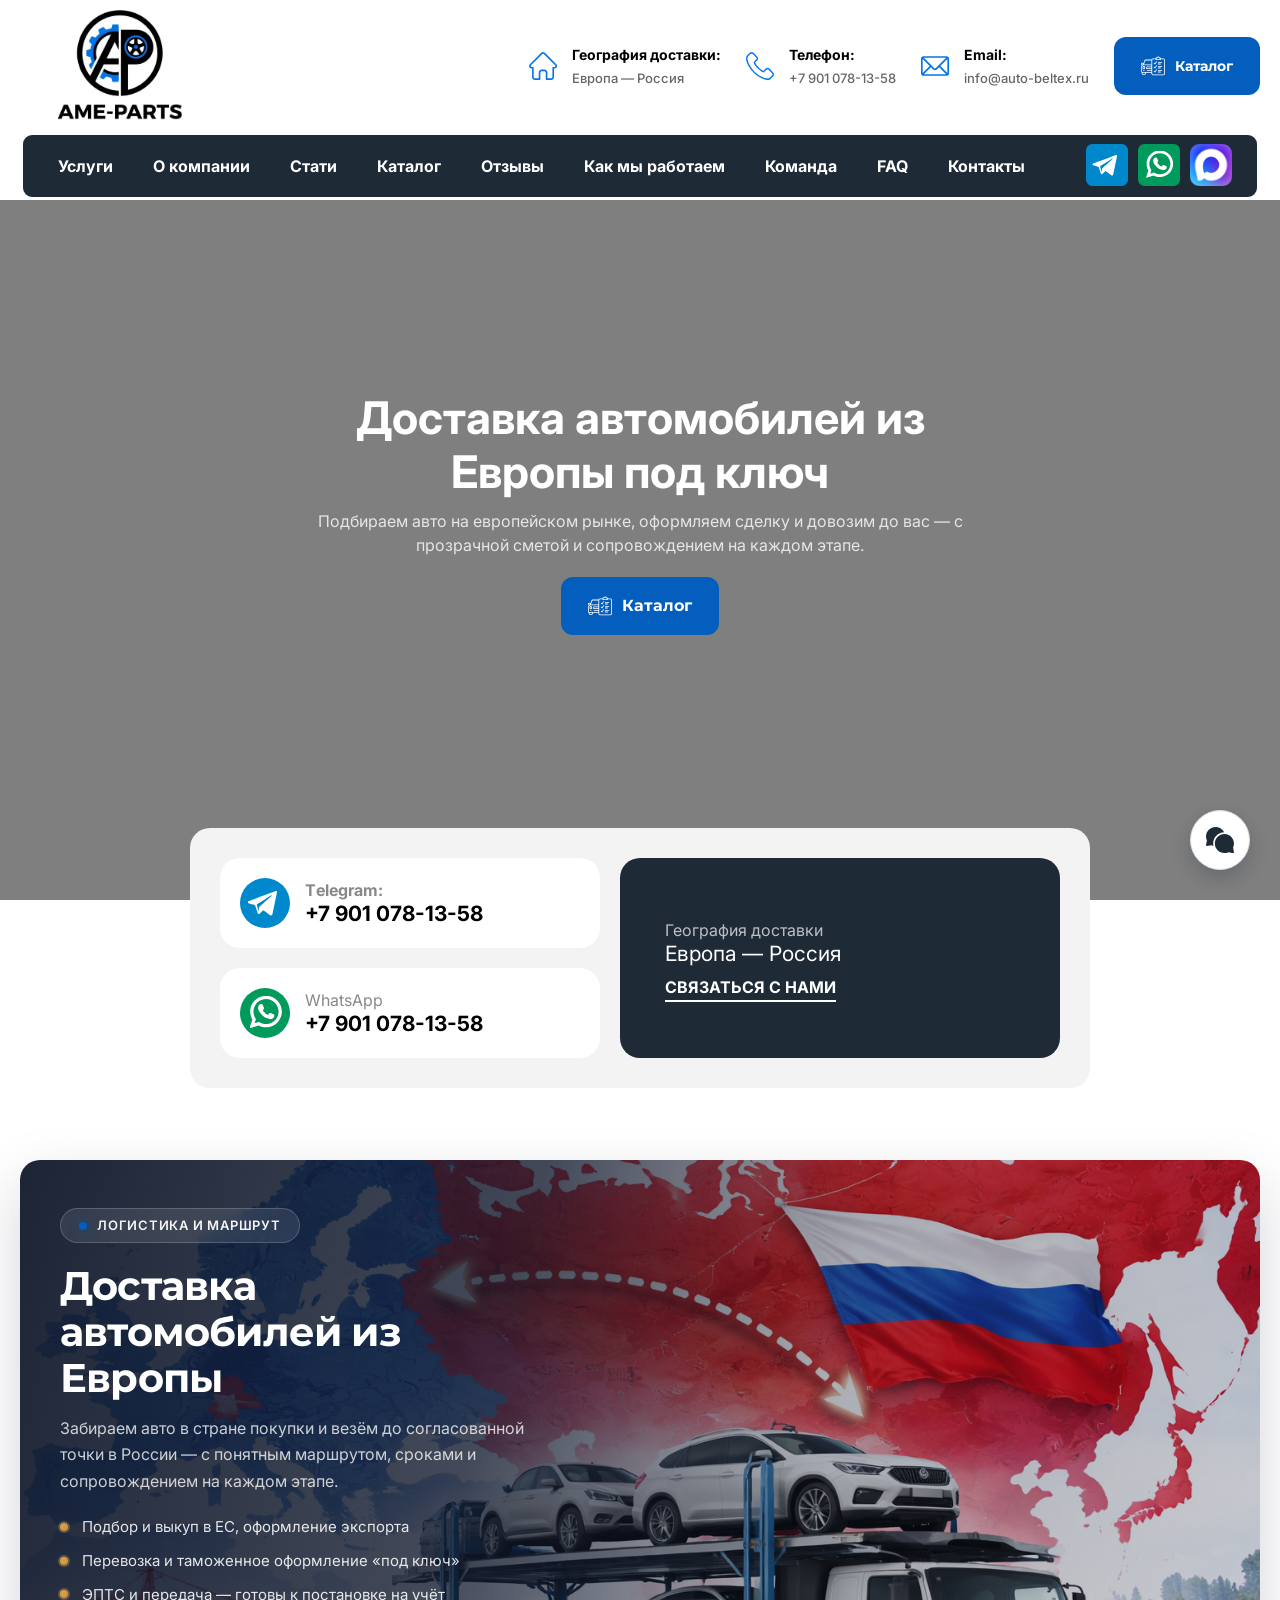
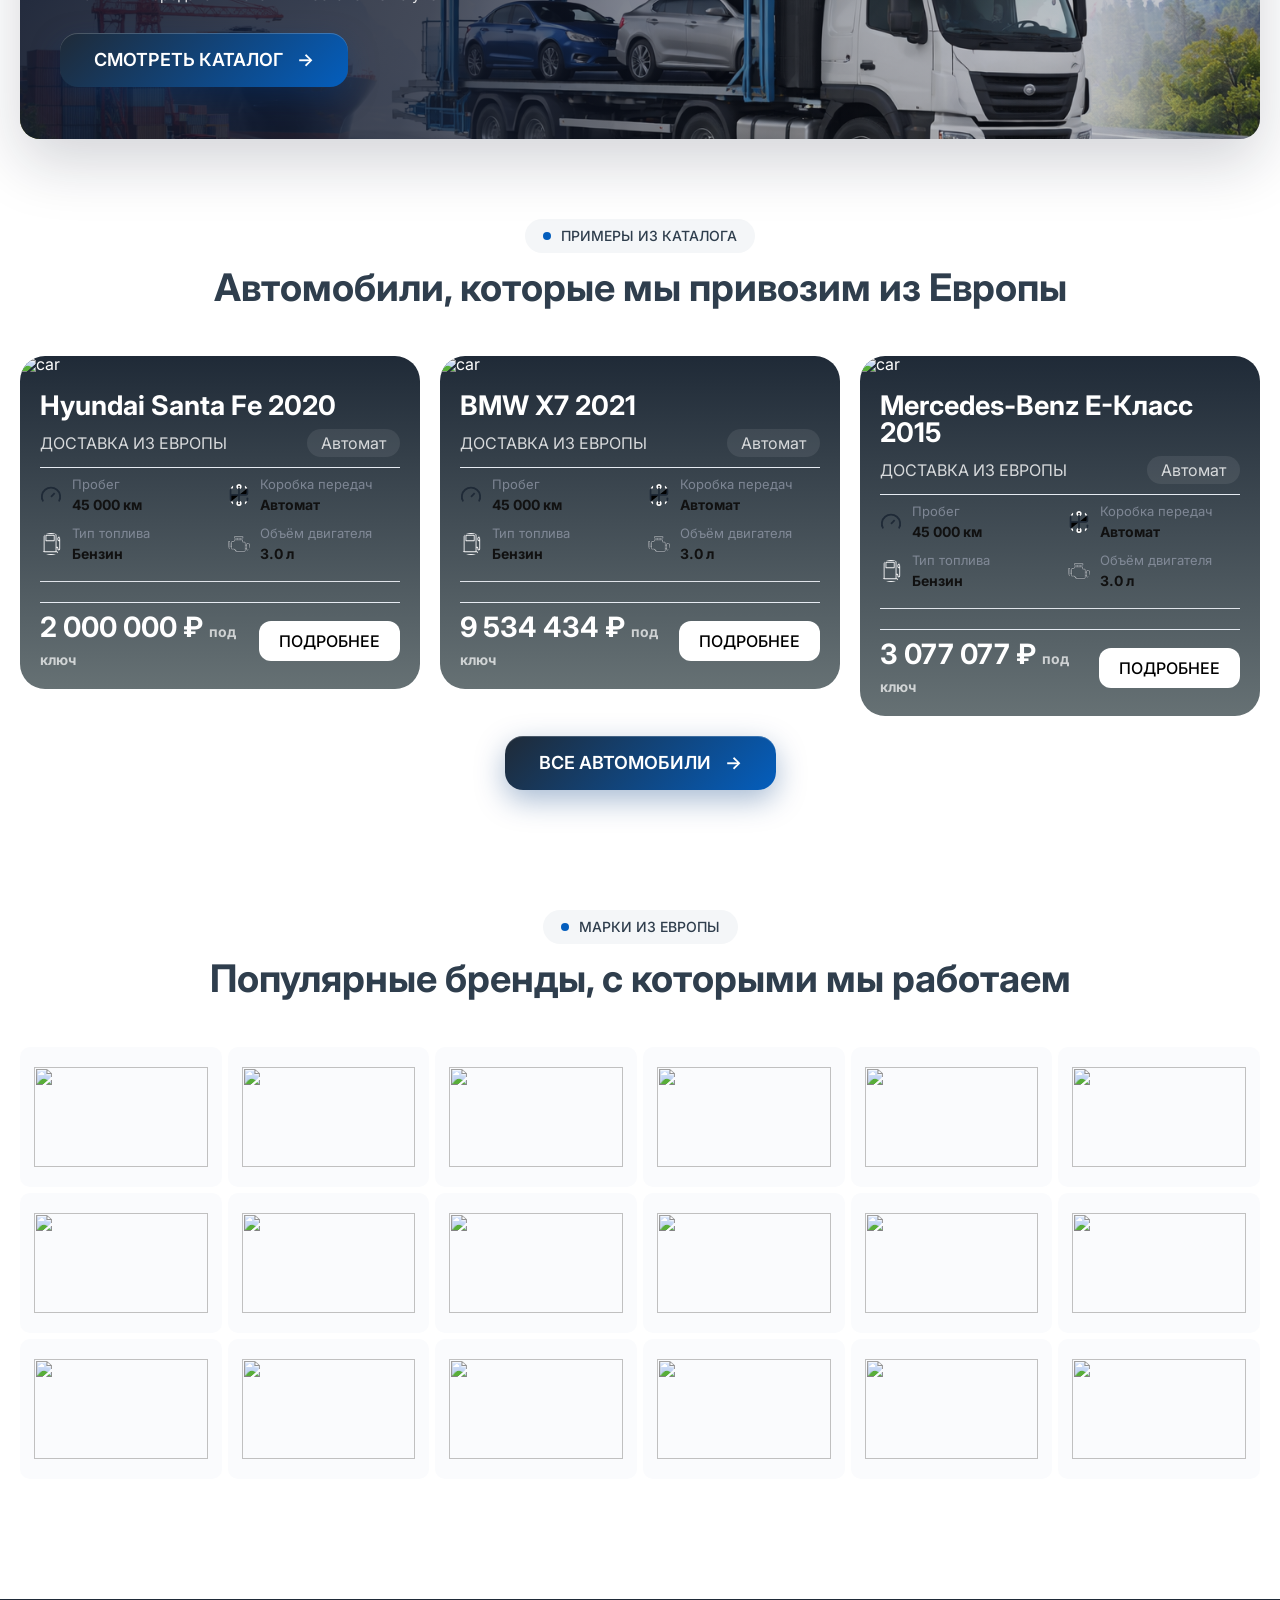
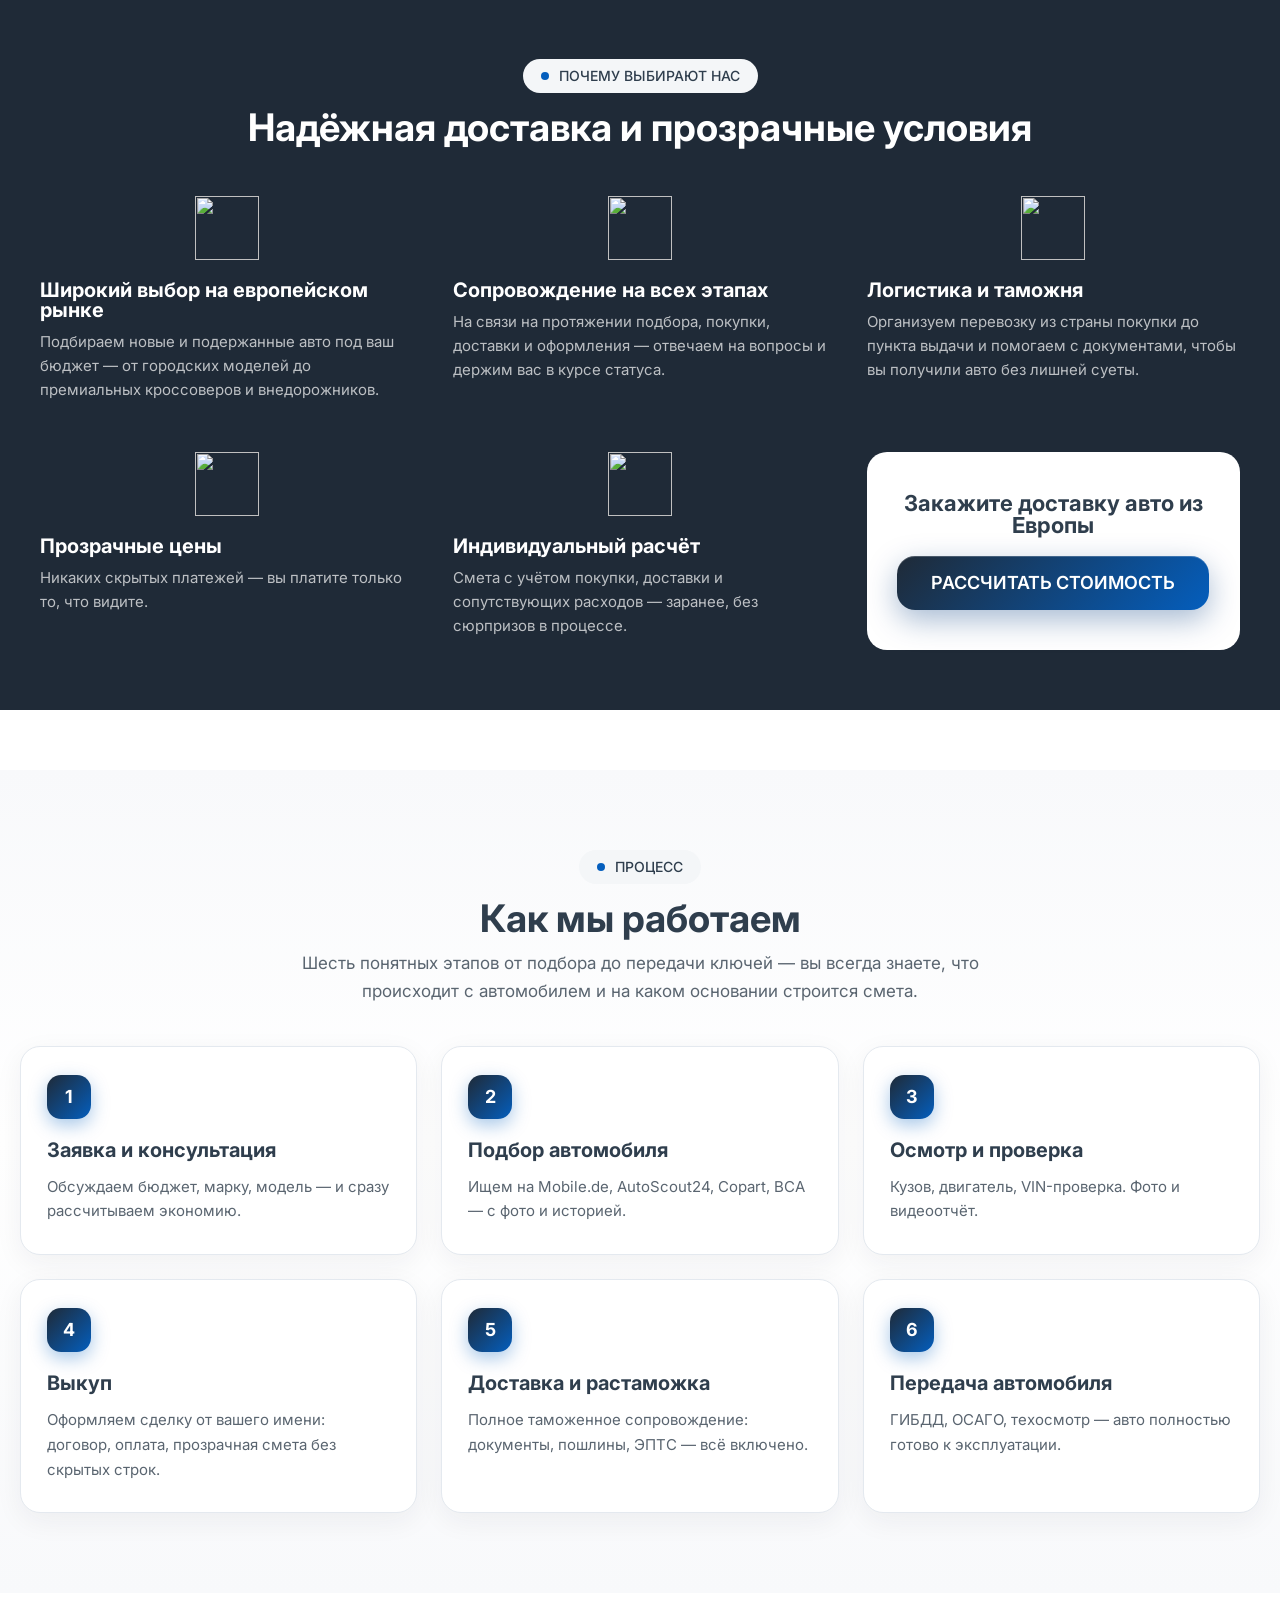
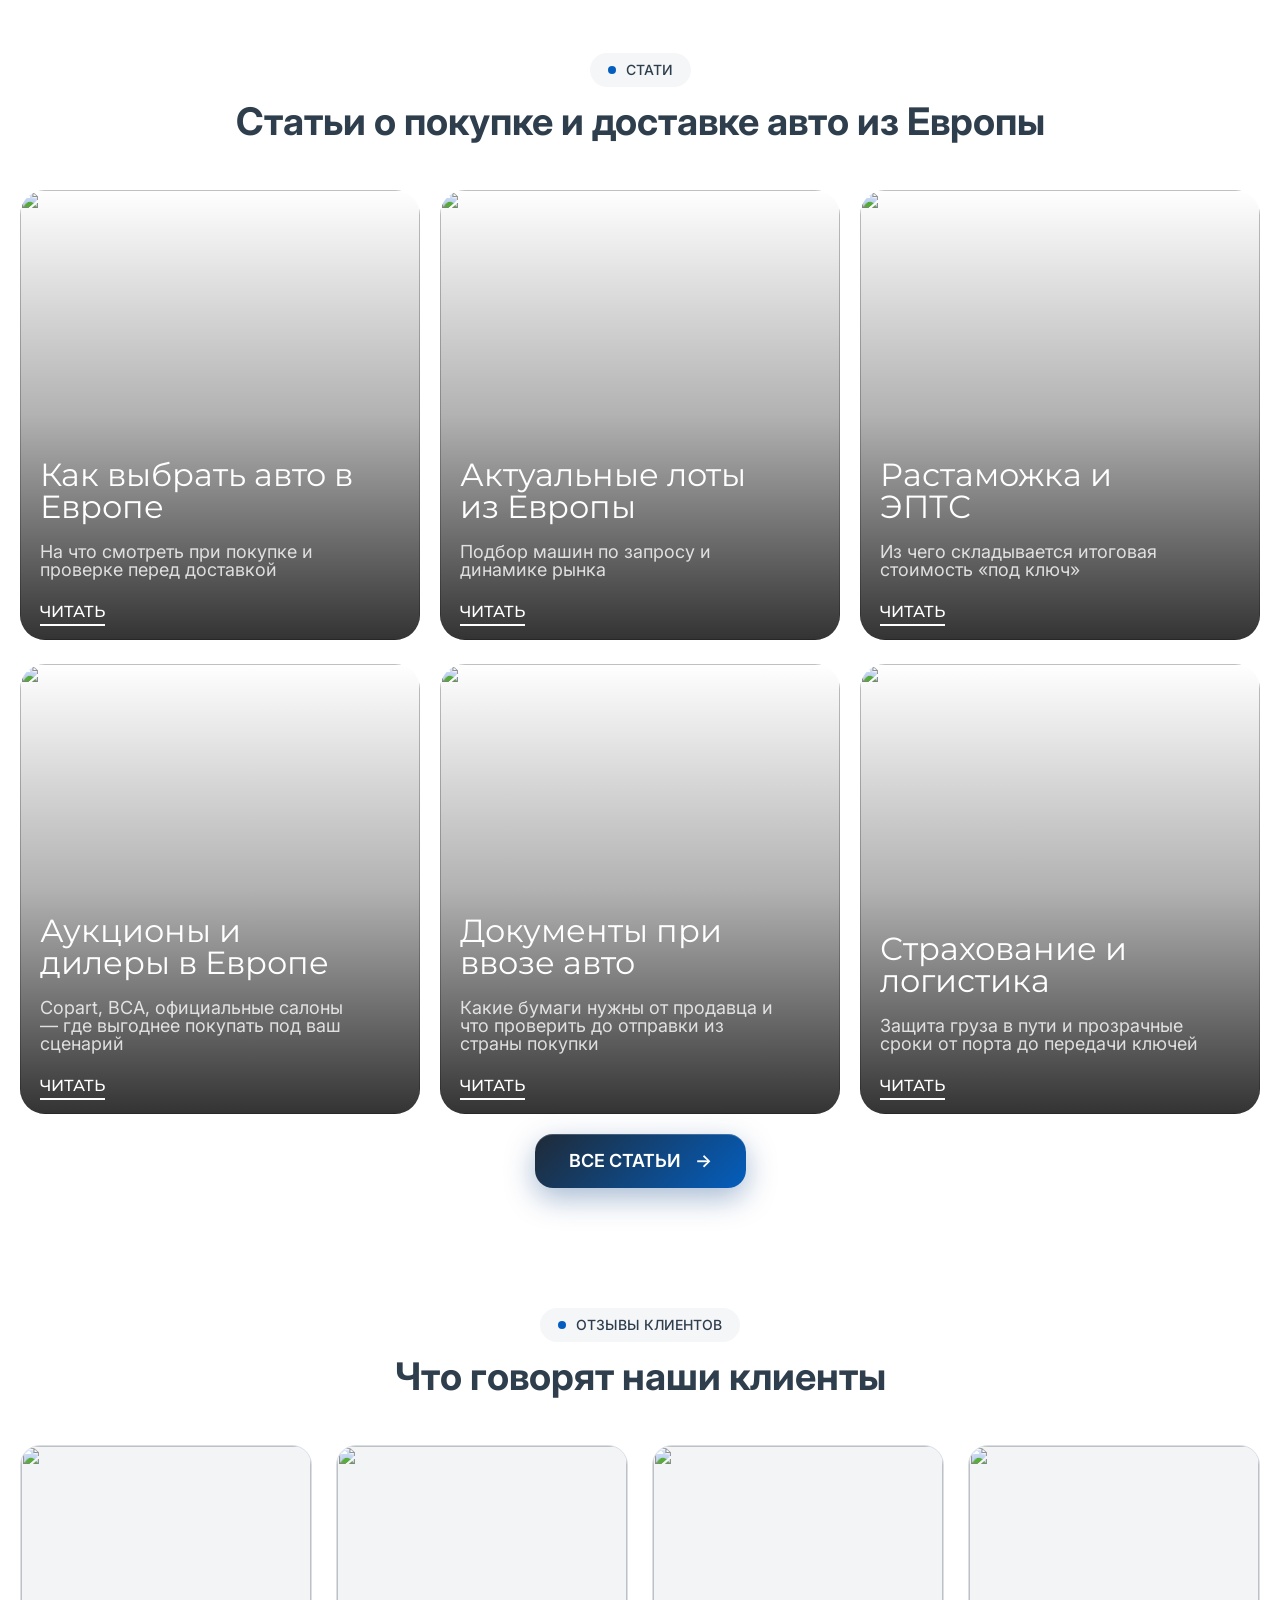
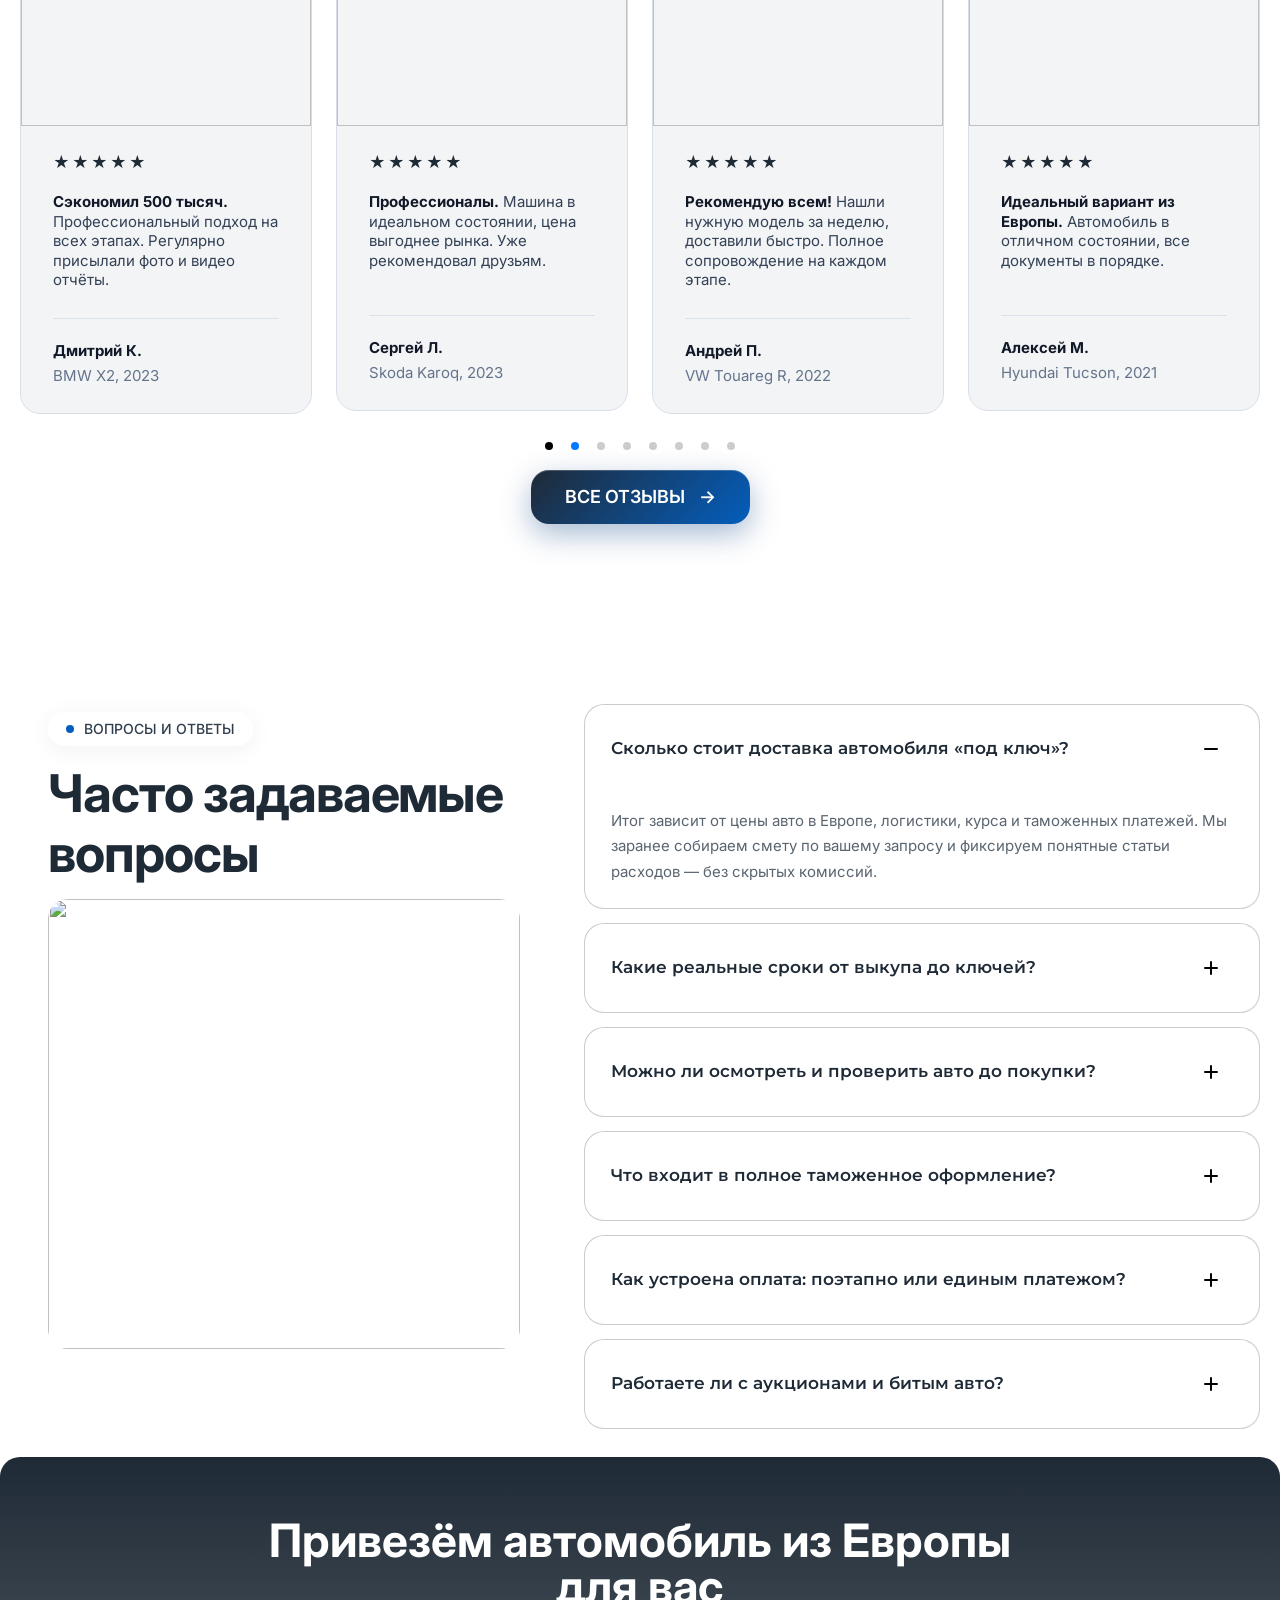
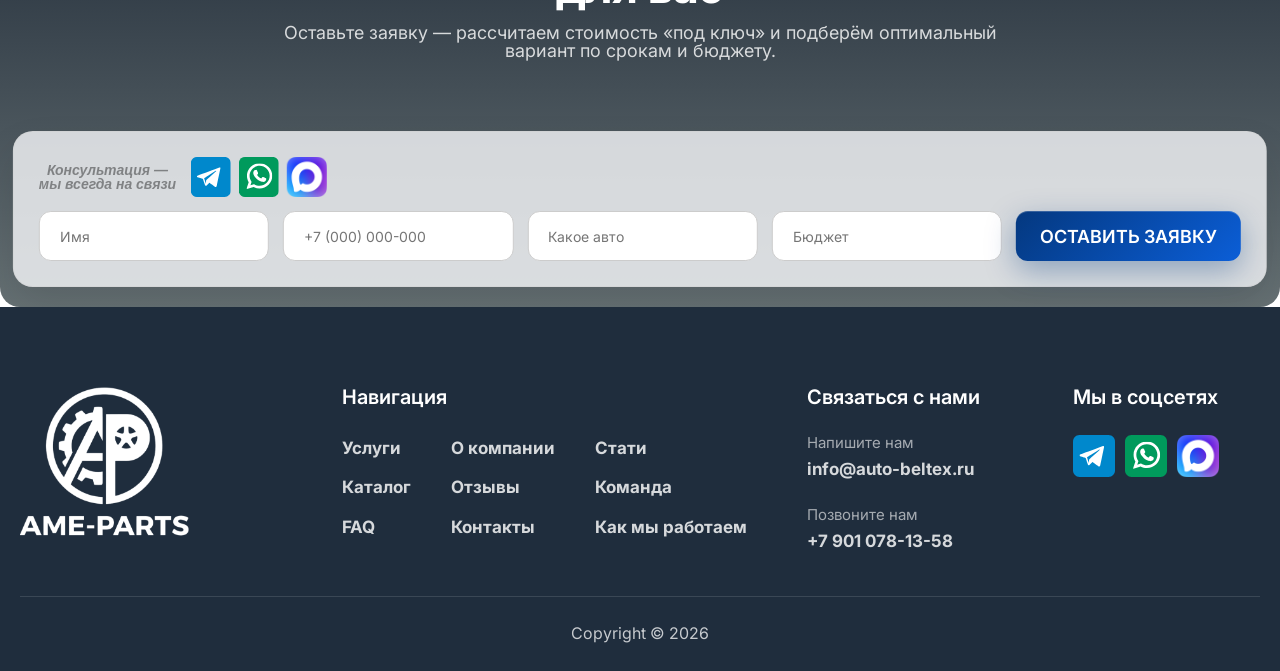
==== commit 117b927d: "new" ====
--- a/index.html
+++ b/index.html
@@ -1907,12 +1907,29 @@
             Оставьте заявку — рассчитаем стоимость «под ключ» и подберём
             оптимальный вариант по срокам и бюджету.
           </p>
-          <a href="/catalog.html" class="btn-premium">
-            <span>СМОТРЕТЬ КАТАЛОГ</span>
-            <i class="btn-icon"> → </i>
-          </a>
+          
         </div>
-
+        <div class="onfooter-form">
+              <div class="cta-socials">
+                <p>
+                  Консультация — <br />
+                  мы всегда на связи
+                </p>
+                <div>
+                  <img src="/assests/img/telegram.svg" alt="" />
+                  <img src="/assests/img/whatsapp.svg" alt="" />
+                  <img src="/assests/img/maxmessencer.png" alt="" />
+                </div>
+              </div>
+              <form class="cta-form">
+                <input type="text" placeholder="Имя" />
+                <input type="num" placeholder="+7 (000) 000-000" />
+                <input type="text" placeholder="Какое авто" />
+                <input type="text" placeholder="Бюджет" />
+
+                <button class="btn-premium">Оставить заявку</button>
+              </form>
+            </div>
         <!-- left car -->
         <img
           src="https://templatekit.selaraswp.com/rental/wp-content/uploads/sites/44/2025/10/cta-car-3.png"
--- a/assests/css/style.css
+++ b/assests/css/style.css
@@ -1245,7 +1245,7 @@
   text-align: center;
   overflow: hidden;
   border-radius: var(--br);
-  height: 100%;
+  height: 450px;
 }
 
 /* CONTENT */
@@ -3843,4 +3843,295 @@
   .modal-image::after {
     background: linear-gradient(180deg, transparent, #0f2233);
   }
+}
+@media (max-width: 992px) {
+  .onfooter-form {
+    padding: 25px 10px;
+  }
+  .cta-form button {
+    padding: 14px 8px;
+    border-radius: 12px;
+    border: none;
+    background: linear-gradient(135deg, #04387f, #0b5ed7);
+    color: #fff;
+    font-weight: 600;
+    cursor: pointer;
+    transition: 0.3s;
+    font-size: 16px;
+  }
+}
+@media (max-width: 768px) {
+  .cta-form {
+    display: flex;
+    gap: 14px;
+    flex-direction: column;
+  }
+  .cta-form input {
+    flex: inherit;
+    height: 41px !important;
+    border-radius: var(--br-2);
+    border: none;
+    background: #fff;
+    font-size: 14px;
+    border: 1px solid #ccc;
+  }
+}
+.cta-socials {
+  display: flex;
+  gap: 15px;
+  align-items: center;
+}
+.cta-socials div {
+  display: flex;
+  gap: 8px;
+  align-items: center;
+}
+.cta-socials p {
+  font-size: 14px;
+  opacity: 0.4;
+  font-style: italic;
+  font-weight: 600;
+}
+.cta-socials img {
+  width: 40px;
+  height: 40px;
+}
+.onfooter-form {
+  border: 1px solid #cccccc6b;
+  position: absolute;
+  left: 50%;
+  bottom: 20px;
+  transform: translateX(-50%);
+
+  width: 98%;
+  flex-direction: column;
+  display: flex;
+  gap: 14px;
+
+  padding: 25px;
+
+  border-radius: var(--br);
+
+  background: #f4f6f8d1;
+
+  box-shadow: 0 20px 40px rgba(0, 0, 0, 0.1);
+
+  z-index: 5;
+}
+/* FORM */
+.cta-form {
+  display: flex;
+  gap: 14px;
+}
+
+
+.cta-form input {
+  flex: 1;
+  border-radius: var(--br-2);
+  border: none;
+  background: #fff;
+  font-size: 14px;
+  border: 1px solid #ccc;
+}
+
+.cta-form button {
+  padding: 14px 24px;
+  border-radius: 12px;
+  border: none;
+
+  background: linear-gradient(135deg, #04387f, #0b5ed7);
+  color: #fff;
+
+  font-weight: 600;
+  cursor: pointer;
+  transition: 0.3s;
+  margin-top: 0;
+}
+
+.cta-form button:hover {
+  transform: translateY(-2px);
+}
+
+button {
+  align-items: center;
+  color: rgb(var(--color_white));
+  display: flex;
+  flex-wrap: wrap;
+  justify-content: center;
+  text-align: center;
+}
+
+button:hover {
+  background: rgb(var(--color_hover_red));
+  border: 1px solid rgb(var(--color_red));
+}
+
+input {
+  background: rgb(var(--color_white));
+  border: 1px solid rgb(var(--color_light_gray));
+  border-radius: 10px;
+  color: rgb(var(--color_dark));
+  font-size: 14px;
+  font-style: normal;
+  font-weight: 400;
+  height: 50px !important;
+  line-height: 24px;
+  padding: 0 20px;
+  transition: border-color 0.3s;
+  width: 100%;
+}
+
+input:hover {
+  border: 1px solid rgb(var(--color_dark));
+}
+
+input::-moz-placeholder {
+  color: rgb(var(--color_gray));
+}
+
+input::-webkit-inner-spin-button,
+input::-webkit-outer-spin-button {
+  -webkit-appearance: none;
+}
+
+input:-moz-placeholder-shown {
+  padding-top: 0 !important;
+}
+
+input:placeholder-shown {
+  padding-top: 0 !important;
+}
+
+.input:not(:-moz-placeholder-shown),
+.ms-search input:not(:-moz-placeholder-shown),
+input:not(:-moz-placeholder-shown) {
+  background-color: rgb(var(--color_tabs_bck));
+  border: 1px solid rgb(var(--color_dark));
+}
+
+input:not(:placeholder-shown) {
+  background-color: rgb(var(--color_tabs_bck));
+  border: 1px solid rgb(var(--color_dark));
+}
+
+.input:not(:-moz-placeholder-shown) + .float-placeholder + .input-clear,
+.ms-search
+  input:not(:-moz-placeholder-shown)
+  + .float-placeholder
+  + .input-clear,
+input:not(:-moz-placeholder-shown) + .float-placeholder + .input-clear {
+  z-index: 1;
+}
+
+.input-gradient:not(:-moz-placeholder-shown),
+.ms-search input-gradient:not(:-moz-placeholder-shown),
+input-gradient:not(:-moz-placeholder-shown) {
+  background: linear-gradient(
+    180deg,
+    rgba(var(--color_white), 0.1) 0,
+    rgba(var(--color_white), 0.3) 100%
+  );
+  border: 1px solid rgba(var(--color_white), 0.4);
+}
+
+.select-style select:has(option:checked) + .ms-parent .ms-choice {
+  background-color: rgb(var(--color_tabs_bck));
+  border: 1px solid rgb(var(--color_dark));
+  color: rgb(var(--color_dark));
+}
+
+.select-style select:has(option:checked) + .ms-parent .ms-choice span {
+  height: 30px;
+  margin-top: 19px;
+}
+
+.select-style select:has(option:checked) + .ms-parent .float-placeholder {
+  display: block;
+}
+
+.select-style select:has(option:checked) + .ms-parent + .input-clear {
+  z-index: 3;
+}
+
+.select-style-marks-models select:has(option:checked) + .ms-parent .ms-choice {
+  background-color: rgb(var(--color_tabs_bck));
+  border: 1px solid rgb(var(--color_dark));
+  color: rgb(var(--color_dark));
+}
+
+.select-style-accordion select:has(option:checked) + .ms-parent .ms-choice {
+  background-color: rgb(var(--color_tabs_bck));
+  border: 1px solid rgb(var(--color_dark));
+  color: rgb(var(--color_dark));
+}
+
+.select-style-single
+  select:has(option:checked)
+  + .ms-parent
+  .float-placeholder {
+  display: block;
+}
+
+.select-style-single
+  select:has(option:checked:not([value=""]))
+  + .ms-parent
+  .ms-choice {
+  background-color: rgb(var(--color_tabs_bck));
+  border: 1px solid rgb(var(--color_dark));
+}
+
+.select-style-single.no-border
+  select:has(option:checked)
+  + .ms-parent
+  .ms-choice {
+  background-color: transparent;
+  border: 1px solid transparent;
+}
+
+.select-style-single.no-border
+  select:has(option:checked)
+  + .ms-parent-open
+  .ms-choice {
+  border: 1px solid rgb(var(--color_dark));
+  border-radius: 10px 10px 0 0;
+}
+
+.select-style-single.dark select:has(option:checked) + .ms-parent .ms-choice {
+  background: linear-gradient(
+    180deg,
+    rgba(var(--color_white), 0.1) 0,
+    rgba(var(--color_white), 0.3) 100%
+  );
+  border: 1px solid rgba(var(--color_white), 0.4);
+  color: rgb(var(--color_white));
+}
+
+.select-style-single.dark
+  select:has(option:checked)
+  + .ms-parent-open
+  .ms-choice {
+  border: 1px solid rgb(var(--color_white));
+  border-radius: 10px 10px 0 0;
+}
+
+::-webkit-scrollbar {
+  width: 0;
+}
+
+.content-format ul li ol li::marker {
+  color: rgb(var(--color_red));
+}
+
+.content-format ol li::marker {
+  color: rgb(var(--color_red));
+}
+
+.form__input--mobile-preview
+  input[name="mobile_preview_mark"]:not(:-moz-placeholder-shown) {
+  border: 1px solid rgb(var(--color_dark));
+}
+
+.form__input--mobile-preview
+  input[name="mobile_preview_model"]:not(:-moz-placeholder-shown) {
+  border: 1px solid rgb(var(--color_dark));
 }
